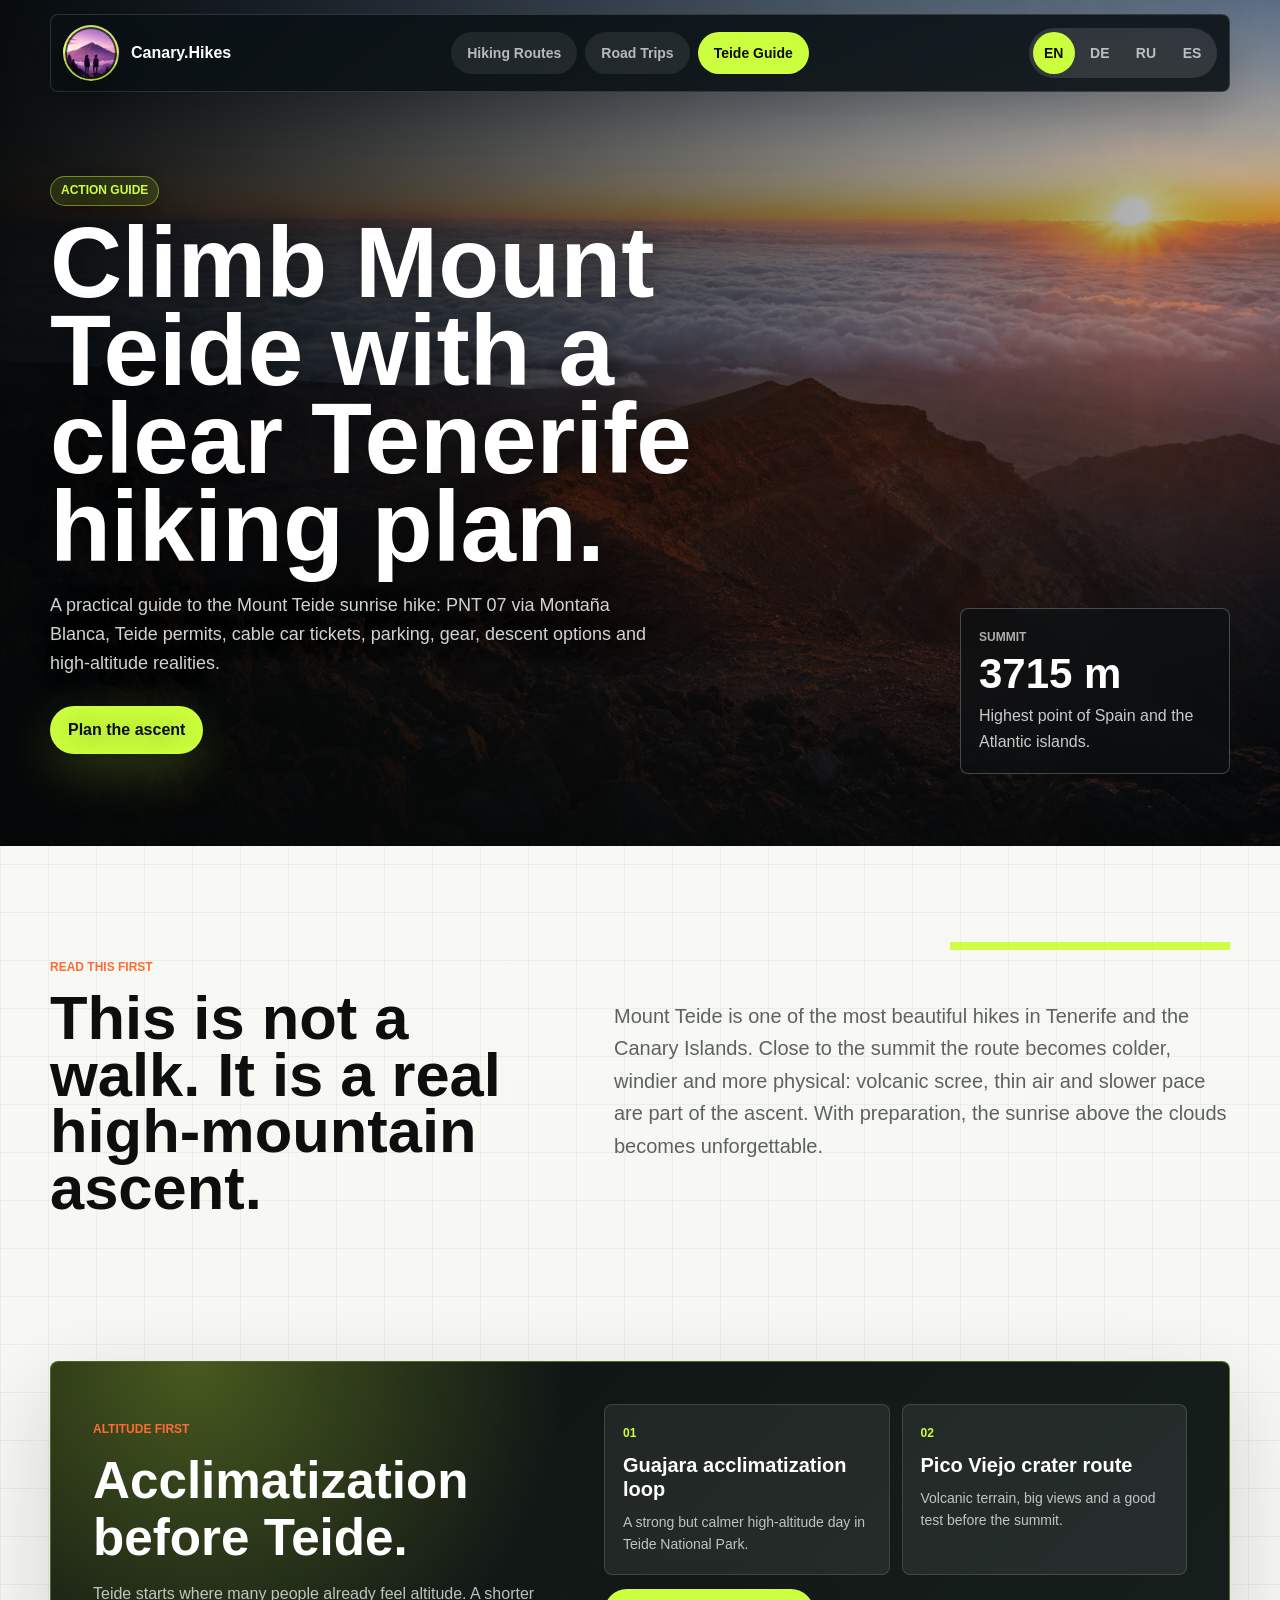
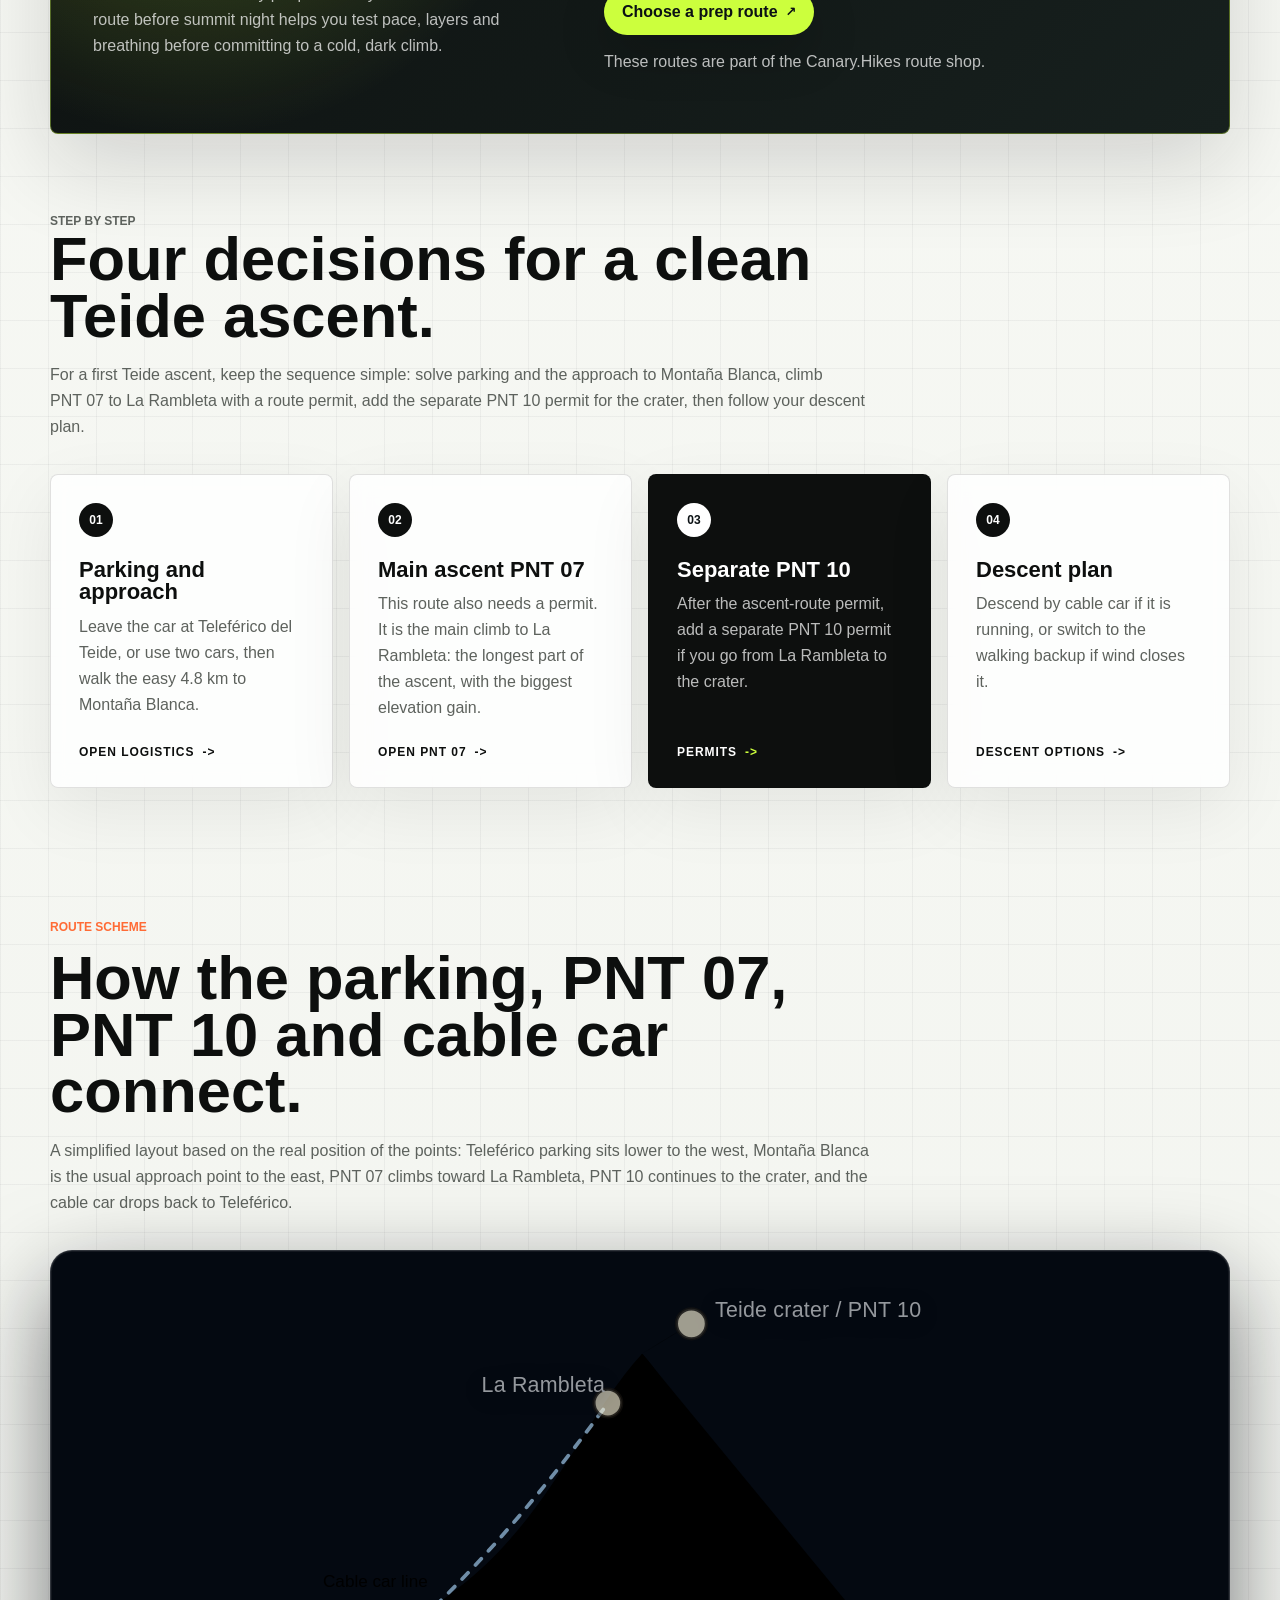
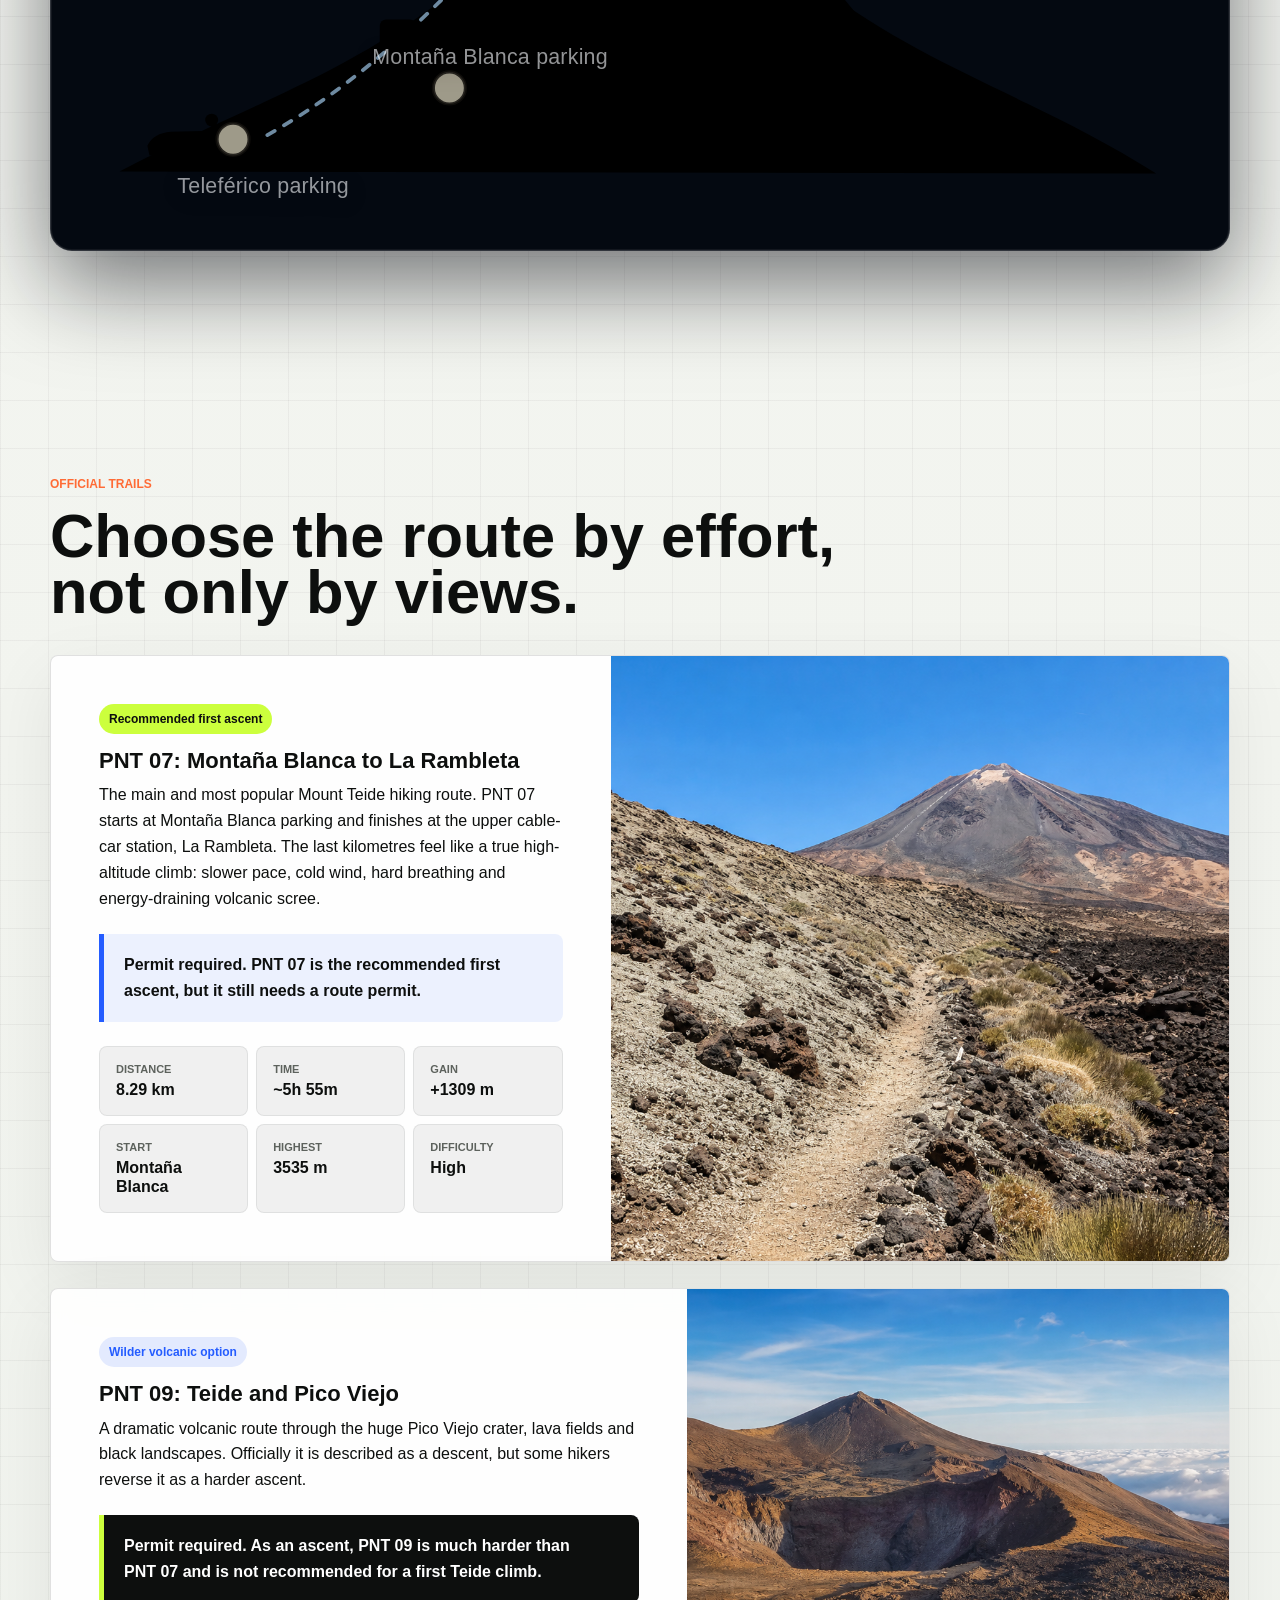
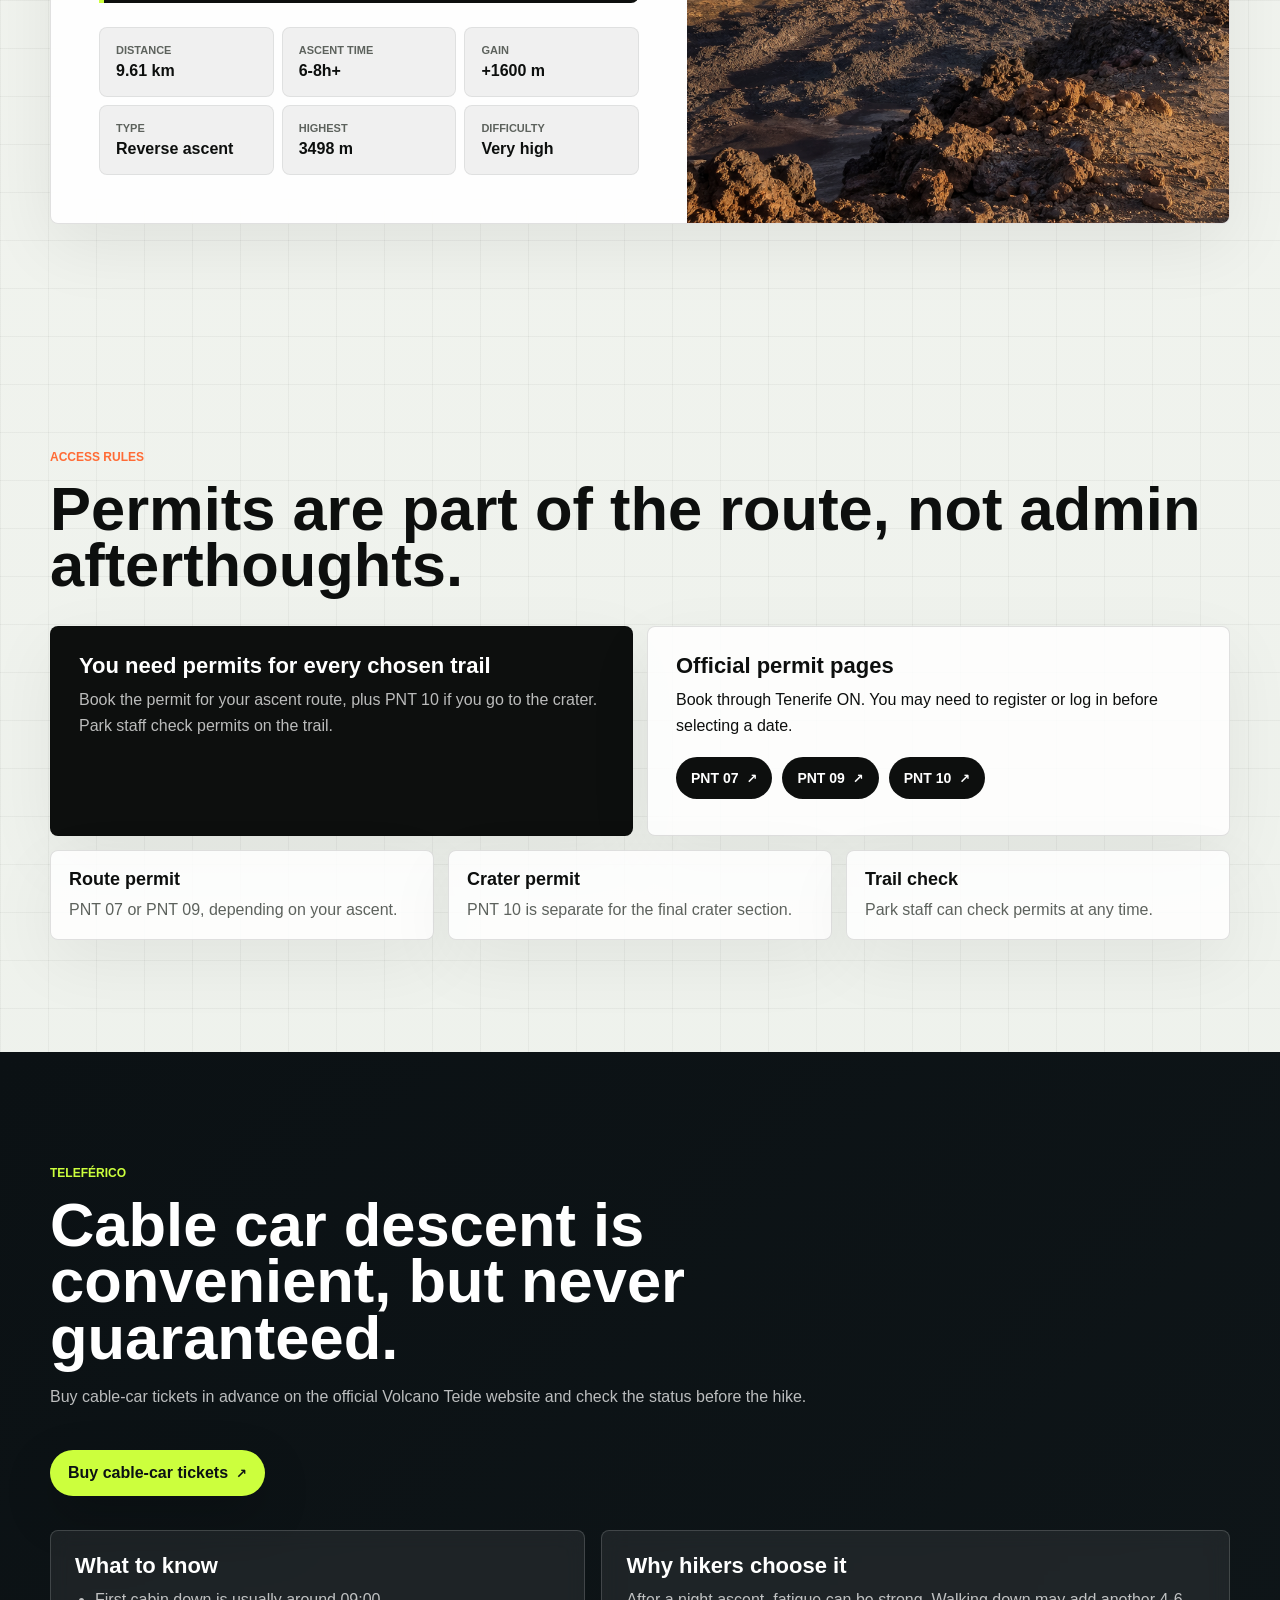
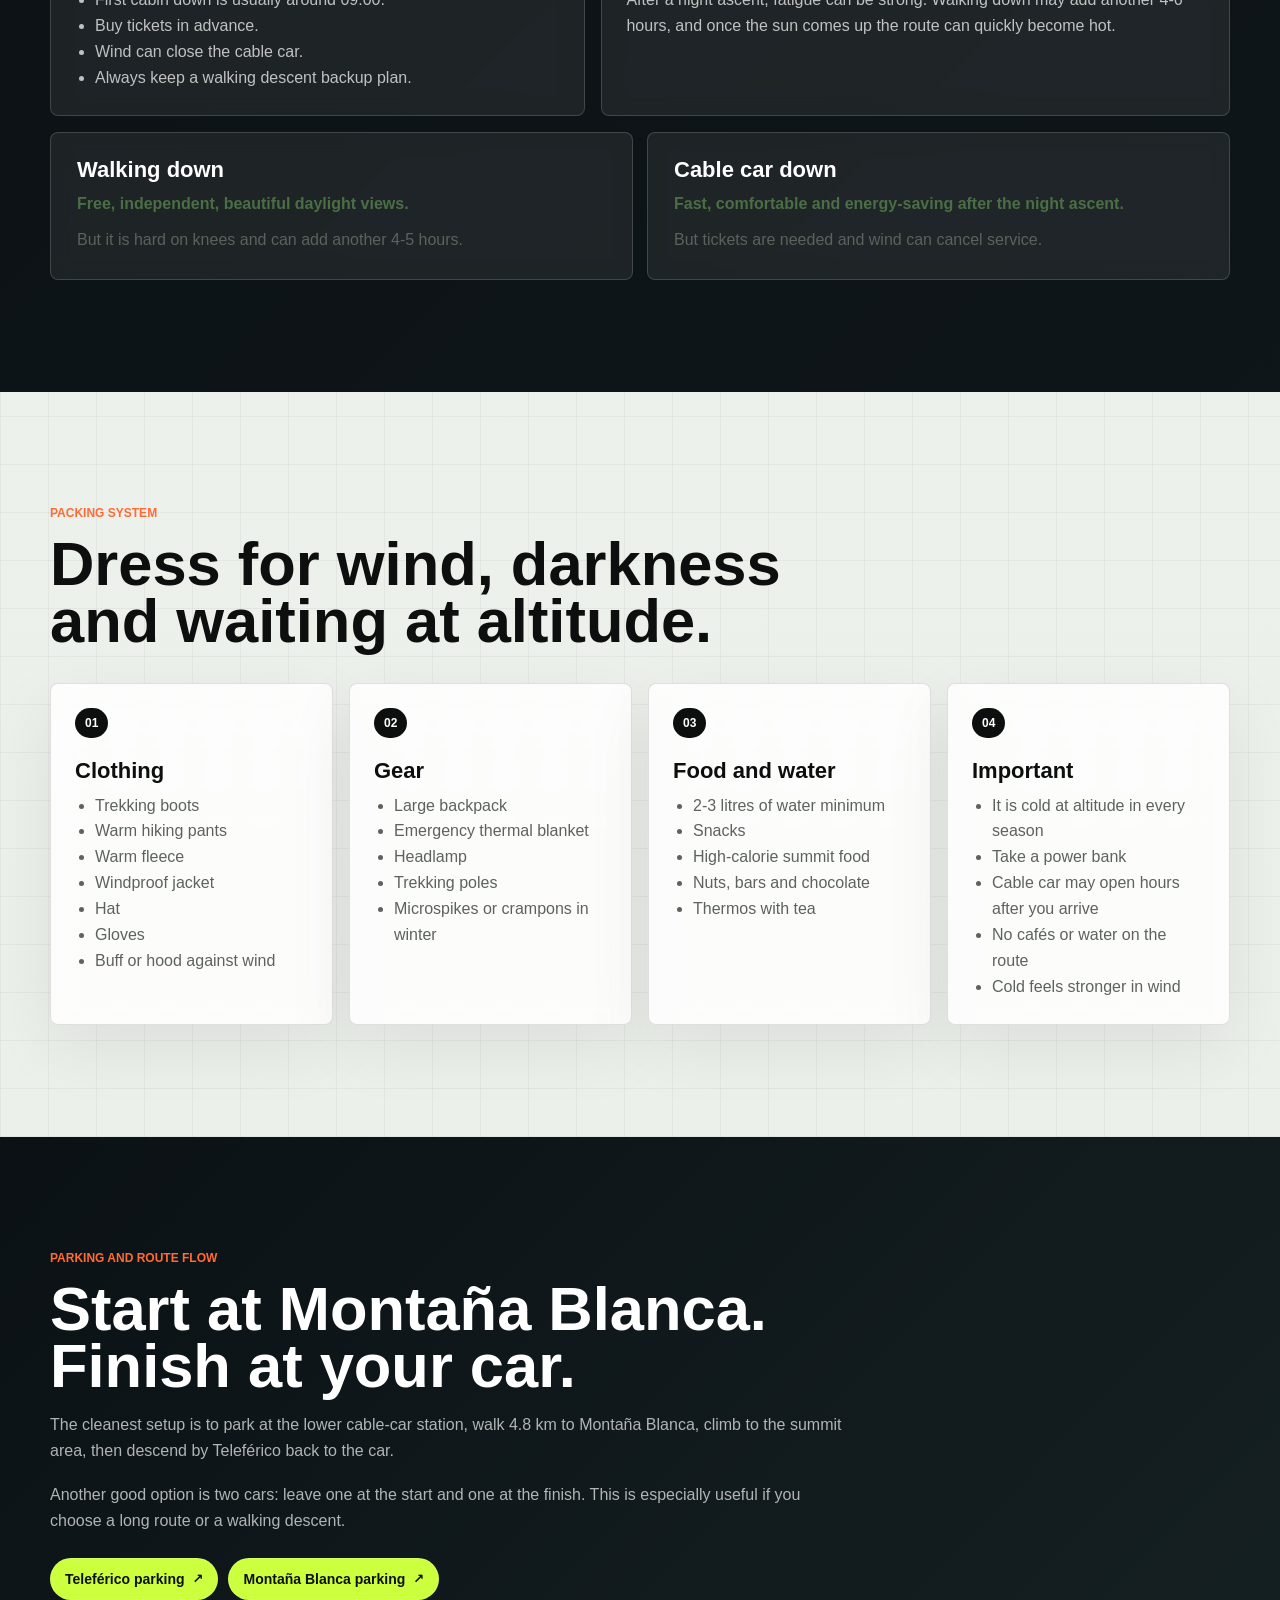
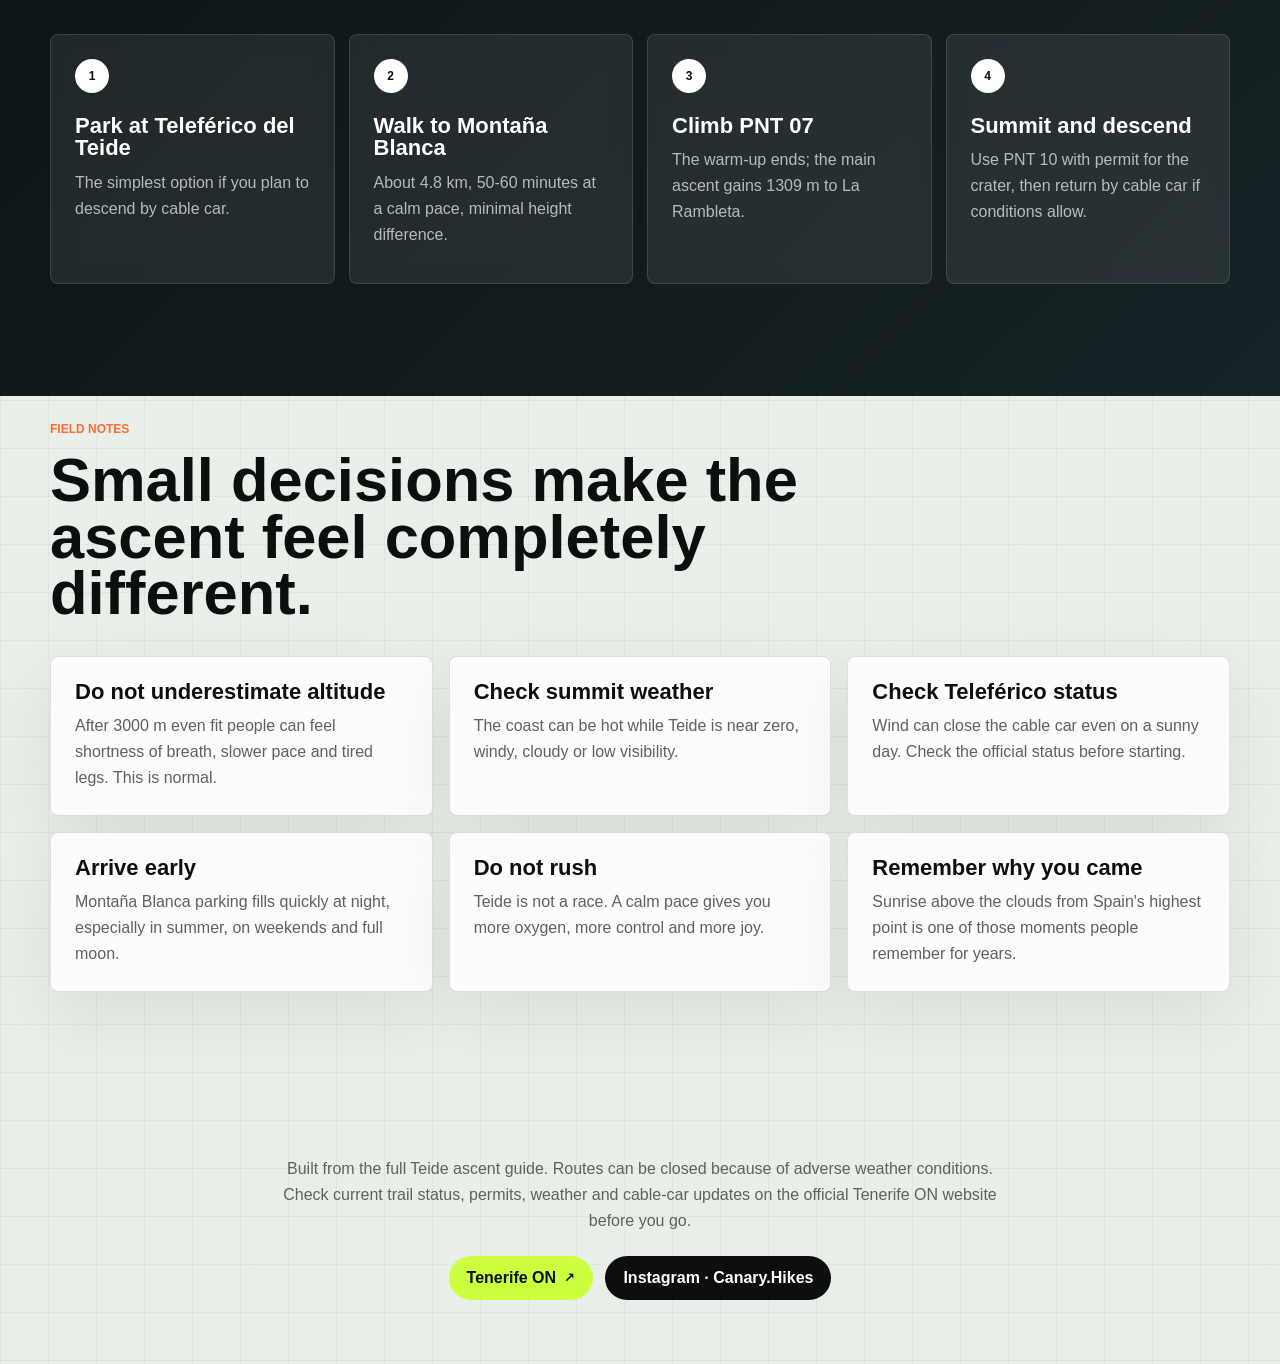
==== index.html @ cc676520 "Remove site animations and add favicon logo" ====
<!doctype html>
<html lang="en">
  <head>
    <meta charset="UTF-8" />
    <meta name="viewport" content="width=device-width, initial-scale=1.0" />
    <title>Mount Teide Hike Guide: PNT 07, Permits and Cable Car | Canary.Hikes</title>
    <meta name="description" content="Practical Mount Teide hike guide: PNT 07 via Montaña Blanca, permits, PNT 10 crater access, cable car tickets, parking, gear and descent options." />
    <meta property="og:title" content="Mount Teide Hike Guide | Canary.Hikes" />
    <meta property="og:description" content="Plan the Mount Teide night hike with routes, permits, cable car, parking, gear and descent advice." />
    <meta property="og:type" content="website" />
    <meta property="og:image" content="/assets/teide-sunrise.png" />
    <link rel="stylesheet" href="/styles.css" />
    <link rel="icon" type="image/png" href="/assets/canary-hikes-logo.png" />
  </head>
  <body>
    <header class="topbar">
      <a class="brand" href="/en/teide-guide/" aria-label="Canary.Hikes home">
        <span class="brand-mark" aria-hidden="true"><img src="/assets/canary-hikes-logo.png" alt="" /></span>
        <span>Canary.Hikes</span>
      </a>
      <nav class="nav" aria-label="Main navigation">
        <a href="/en/hiking-routes/" data-page-link="hiking" data-i18n="siteNav.hiking">Hiking Routes</a>
        <a href="/en/road-trips/" data-page-link="road" data-i18n="siteNav.road">Road Trips</a>
        <a href="/en/teide-guide/" data-page-link="teide" data-i18n="siteNav.teide">Teide Guide</a>
      </nav>
      <div class="lang-switch" aria-label="Language selector">
        <a class="active" data-lang="en" href="?lang=en">EN</a>
        <a data-lang="de" href="?lang=de">DE</a>
        <a data-lang="ru" href="?lang=ru">RU</a>
        <a data-lang="es" href="?lang=es">ES</a>
      </div>
    </header>

    <main id="top">
      <section class="hero">
        <img src="/assets/teide-sunrise.png" alt="Sunrise above the clouds on the Mount Teide hiking route in Tenerife" data-i18n-alt="hero.imageAlt" />
        <div class="hero-shade"></div>
        <div class="hero-content">
          <p class="eyebrow" data-i18n="hero.eyebrow">Action guide</p>
          <h1 data-i18n="hero.title">Climb Mount Teide with a clear Tenerife hiking plan.</h1>
          <p class="hero-copy" data-i18n="hero.copy">A practical guide to the Mount Teide sunrise hike: PNT 07 via Montaña Blanca, Teide permits, cable car tickets, parking, gear, descent options and high-altitude realities.</p>
          <div class="hero-actions">
            <a class="primary-btn" href="#routes" data-i18n="hero.cta">Plan the ascent</a>
          </div>
        </div>
        <aside class="summit-panel" aria-label="Key summit facts">
          <span data-i18n="hero.panelLabel">Summit</span>
          <strong>3715 m</strong>
          <p data-i18n="hero.panelText">Highest point of Spain and the Atlantic islands.</p>
        </aside>
      </section>

      <section class="intro section-pad">
        <div>
          <p class="eyebrow" data-i18n="intro.eyebrow">Read this first</p>
          <h2 data-i18n="intro.title">This is not a walk. It is a real high-mountain ascent.</h2>
        </div>
        <p data-i18n="intro.copy">Mount Teide is one of the most beautiful hikes in Tenerife and the Canary Islands. Close to the summit the route becomes colder, windier and more physical: volcanic scree, thin air and slower pace are part of the ascent. With preparation, the sunrise above the clouds becomes unforgettable.</p>
      </section>

      <section class="acclimatize section-pad">
        <div class="acclimatize-copy">
          <p class="eyebrow" data-i18n="acclimatize.eyebrow">Altitude first</p>
          <h2 data-i18n="acclimatize.title">Acclimatization route before Teide.</h2>
          <p data-i18n="acclimatize.copy">Teide starts where many people already feel altitude. A shorter route before summit night helps you test pace, layers and breathing before committing to a cold, dark climb.</p>
        </div>
        <div class="acclimatize-actions">
          <div class="mini-products">
            <article>
              <span>01</span>
              <strong data-i18n="acclimatize.routeOne">Guajara acclimatization loop</strong>
              <p data-i18n="acclimatize.routeOneText">A strong but calmer high-altitude day in Teide National Park.</p>
            </article>
            <article>
              <span>02</span>
              <strong data-i18n="acclimatize.routeTwo">Pico Viejo crater route</strong>
              <p data-i18n="acclimatize.routeTwoText">Volcanic terrain, big views and a good test before the summit.</p>
            </article>
          </div>
          <a class="section-link" data-shop-link="hiking" href="/en/hiking-routes/" data-i18n="acclimatize.cta">Choose a prep route</a>
          <p data-i18n="acclimatize.note">These routes are part of the Canary.Hikes route shop.</p>
        </div>
      </section>

      <section class="ascent-plan section-pad" aria-label="Recommended ascent plan">
        <div class="section-head">
          <p class="eyebrow" data-i18n="plan.eyebrow">Step by step</p>
          <h2 data-i18n="plan.title">Four steps, then the Teide route details below.</h2>
          <p data-i18n="plan.copy">For a first Teide ascent, keep the sequence simple: solve parking and the approach to Montaña Blanca, climb PNT 07 to La Rambleta with a route permit, add the separate PNT 10 permit for the crater, then follow your descent plan.</p>
        </div>
        <div class="plan-flow">
          <article><span>01</span><h3 data-i18n="plan.step1">Parking and approach</h3><p data-i18n="plan.step1Text">Leave the car at Teleférico del Teide, or use two cars, then walk the easy 4.8 km to Montaña Blanca.</p><a class="step-link" href="#logistics" data-i18n="plan.step1Link">Open logistics</a></article>
          <article><span>02</span><h3 data-i18n="plan.step2">Main ascent PNT 07</h3><p data-i18n="plan.step2Text">This route also needs a permit. It is the main climb to La Rambleta: the longest part of the ascent, with the biggest elevation gain.</p><a class="step-link" href="#routes" data-i18n="plan.step2Link">Open PNT 07</a></article>
          <article><span>03</span><h3 data-i18n="plan.step3">Separate PNT 10</h3><p data-i18n="plan.step3Text">After the ascent-route permit, add a separate PNT 10 permit if you go from La Rambleta to the crater.</p><a class="step-link" href="#permits" data-i18n="plan.step3Link">Permits</a></article>
          <article><span>04</span><h3 data-i18n="plan.step4">Descent plan</h3><p data-i18n="plan.step4Text">Descend by cable car if it is running, or switch to the walking backup if wind closes it.</p><a class="step-link" href="#cable" data-i18n="plan.step4Link">Descent options</a></article>
        </div>
      </section>

      <section class="route-schema section-pad" aria-label="Mount Teide route scheme">
        <div class="section-head">
          <p class="eyebrow" data-i18n="schema.eyebrow">Route scheme</p>
          <h2 data-i18n="schema.title">How the parking, PNT 07, PNT 10 and cable car connect.</h2>
          <p data-i18n="schema.copy">A simplified layout based on the real position of the points: Teleférico parking sits lower to the west, Montaña Blanca is the usual approach point to the east, PNT 07 climbs toward La Rambleta, PNT 10 continues to the crater, and the cable car drops back to Teleférico.</p>
        </div>
        <div class="teide-diagram" aria-hidden="true">
          <svg viewBox="0 0 1100 560" role="img">
            <defs>
              <linearGradient id="volcanoFill" x1="0" x2="1" y1="1" y2="0">
                <stop offset="0" stop-color="#182226" />
                <stop offset="0.58" stop-color="#3e4f45" />
                <stop offset="1" stop-color="#c6f37a" />
              </linearGradient>
            </defs>
            <path class="land" d="M64 486 C190 420 270 400 380 315 C465 250 500 152 552 96 C596 144 625 242 716 312 C818 390 922 418 1032 488 Z" />
            <path class="ridge" d="M552 96 C527 210 492 284 418 360" />
            <path class="ridge" d="M552 96 C615 224 668 300 776 368" />
            <path class="walk approach" d="M170 456 C245 434 303 426 372 408" />
            <path class="walk pnt07" d="M372 408 C438 350 474 286 512 218 C532 182 542 142 552 96" />
            <path class="walk pnt10" d="M552 96 C568 86 581 78 598 68" />
            <path class="cable-line" d="M202 452 C302 396 408 296 520 142" />
            <path class="road" d="M84 474 C116 468 134 464 162 462" />
            <g class="silhouette-car" transform="translate(90 440)">
              <path d="M0 22 C4 14 11 10 22 9 L62 8 C73 8 79 12 85 19 L92 22 L95 31 L2 31 Z"/>
              <circle cx="22" cy="32" r="7"/><circle cx="73" cy="32" r="7"/>
            </g>
            <g class="silhouette-hiker" transform="translate(140 430)">
              <circle cx="10" cy="8" r="6"/>
              <path d="M10 14 L12 30 L3 43 L8 45 L16 33 L21 46 L27 45 L21 29 L24 17 Z"/>
              <path d="M21 20 L33 27 L30 32 L20 25 Z"/>
              <path d="M4 20 L0 37 L4 37 L8 22 Z"/>
            </g>
            <g class="cable-cabin" transform="translate(298 332)">
              <path class="cabin-hanger" d="M20 0 L26 12"/>
              <rect x="9" y="12" width="34" height="28" rx="6"/>
              <path class="cabin-window" d="M15 18 H37 V34 H15 Z"/>
            </g>
            <g class="node node-cable"><circle cx="170" cy="456" r="15" /><text x="118" y="506" data-i18n-svg="schema.teleferico">Teleférico parking</text></g>
            <g class="node node-montana"><circle cx="372" cy="408" r="15" /><text x="300" y="386" data-i18n-svg="schema.montana">Montaña Blanca parking</text></g>
            <g class="node node-rambleta"><circle cx="520" cy="142" r="13" /><text x="402" y="132" data-i18n-svg="schema.rambleta">La Rambleta</text></g>
            <g class="node node-crater"><circle cx="598" cy="68" r="14" /><text x="620" y="62" data-i18n-svg="schema.crater">Teide crater / PNT 10</text></g>
            <text class="path-label" x="250" y="440" data-i18n-svg="schema.approach">4.8 km approach</text>
            <text class="path-label" x="430" y="294" data-i18n-svg="schema.pnt07">PNT 07 ascent</text>
            <text class="path-label" x="254" y="314" data-i18n-svg="schema.cable">Cable car line</text>
          </svg>
        </div>
      </section>

      <section id="routes" class="routes section-pad">
        <div class="section-head">
          <p class="eyebrow" data-i18n="routes.eyebrow">Official trails</p>
          <h2 data-i18n="routes.title">Choose the route by effort, not only by views.</h2>
        </div>
        <div class="route-layout">
          <article class="route-card featured">
            <div class="route-copy">
              <span class="tag" data-i18n="routes.recommended">Recommended first ascent</span>
              <h3 data-i18n="routes.pnt07Title">PNT 07: Montaña Blanca to La Rambleta</h3>
              <p data-i18n="routes.pnt07Text">The main and most popular Mount Teide hiking route. PNT 07 starts at Montaña Blanca parking and finishes at the upper cable-car station, La Rambleta. The last kilometres feel like a true high-altitude climb: slower pace, cold wind, hard breathing and energy-draining volcanic scree.</p>
              <p class="route-note route-note-light" data-i18n="routes.pnt07Warning">Permit required. PNT 07 is the recommended first ascent, but it still needs a route permit.</p>
              <dl class="stats">
                <div><dt data-i18n="stats.distance">Distance</dt><dd>8.29 km</dd></div>
                <div><dt data-i18n="stats.time">Time</dt><dd>~5h 55m</dd></div>
                <div><dt data-i18n="stats.gain">Gain</dt><dd>+1309 m</dd></div>
                <div><dt data-i18n="stats.start">Start</dt><dd>Montaña Blanca</dd></div>
                <div><dt data-i18n="stats.highest">Highest</dt><dd>3535 m</dd></div>
                <div><dt data-i18n="stats.difficulty">Difficulty</dt><dd data-i18n="stats.high">High</dd></div>
              </dl>
            </div>
            <img src="/assets/teide-montana-blanca.png" alt="Montaña Blanca volcanic trail toward Mount Teide" />
          </article>

          <article class="route-card compact">
            <div class="route-copy">
              <span class="tag dark" data-i18n="routes.wild">Wilder volcanic option</span>
              <h3 data-i18n="routes.pnt09Title">PNT 09: Teide and Pico Viejo</h3>
              <p data-i18n="routes.pnt09Text">A dramatic volcanic route through the huge Pico Viejo crater, lava fields and black landscapes. Officially it is described as a descent, but some hikers reverse it as a harder ascent.</p>
              <p class="route-note" data-i18n="routes.pnt09Warning">As an ascent, PNT 09 is much harder than PNT 07 and is not recommended for a first Teide climb.</p>
              <dl class="stats two">
                <div><dt data-i18n="stats.distance">Distance</dt><dd>9.61 km</dd></div>
                <div><dt data-i18n="stats.ascentTime">Ascent time</dt><dd>6-8h+</dd></div>
                <div><dt data-i18n="stats.gain">Gain</dt><dd>+1600 m</dd></div>
                <div><dt data-i18n="stats.routeType">Type</dt><dd data-i18n="stats.reverseAscent">Reverse ascent</dd></div>
                <div><dt data-i18n="stats.highest">Highest</dt><dd>3498 m</dd></div>
                <div><dt data-i18n="stats.difficulty">Difficulty</dt><dd data-i18n="stats.veryHigh">Very high</dd></div>
              </dl>
            </div>
            <img src="/assets/teide-pico-viejo.png" alt="Pico Viejo volcanic landscape and lava fields" />
          </article>
        </div>
      </section>

      <section id="permits" class="permits section-pad">
        <div class="stack">
          <p class="eyebrow" data-i18n="permits.eyebrow">Access rules</p>
          <h2 data-i18n="permits.title">Permits are part of the route, not admin afterthoughts.</h2>
          <div class="permit-grid">
            <article class="permit-rule">
              <h3 data-i18n="permits.allTitle">You need permits for every chosen trail</h3>
              <p data-i18n="permits.allText">Choose which route you will use to go up, then book the permit for that route and a separate PNT 10 permit if you want to reach the crater. Permits are checked by national park staff on the trail.</p>
            </article>
            <article class="permit-actions">
              <h3 data-i18n="permits.linksTitle">Official permit pages</h3>
              <p data-i18n="permits.linksText">Book through Tenerife ON. You may need to register or log in before selecting a date.</p>
              <div class="permit-links" aria-label="Official Tenerife ON permit links">
                <a href="https://www.tenerifeon.es/itinerarios/sendero/pnt-07-montana-blanca-la-rambleta" target="_blank" rel="noreferrer">PNT 07</a>
                <a href="https://www.tenerifeon.es/itinerarios/sendero/pnt-09-teide-pico-viejo-mirador-de-las-narices-del-teide" target="_blank" rel="noreferrer">PNT 09</a>
                <a href="https://www.tenerifeon.es/itinerarios/sendero/pnt-10-telesforo-bravo" target="_blank" rel="noreferrer">PNT 10</a>
              </div>
            </article>
            <div class="permit-mini">
              <article><strong data-i18n="permits.miniRoute">Route permit</strong><span data-i18n="permits.miniRouteText">PNT 07 or PNT 09, depending on your ascent.</span></article>
              <article><strong data-i18n="permits.miniCrater">Crater permit</strong><span data-i18n="permits.miniCraterText">PNT 10 is separate for the final crater section.</span></article>
              <article><strong data-i18n="permits.miniCheck">Trail check</strong><span data-i18n="permits.miniCheckText">Park staff can check permits at any time.</span></article>
            </div>
          </div>
        </div>
      </section>

      <section id="cable" class="cable section-pad">
        <div class="section-head">
          <p class="eyebrow" data-i18n="cable.eyebrow">Teleférico</p>
          <h2 data-i18n="cable.title">The easiest descent is only easy if it is running.</h2>
          <p data-i18n="cable.ticketText">Buy cable-car tickets in advance on the official Volcano Teide website and check the status before the hike.</p>
          <a class="section-link" href="https://www.volcanoteide.com/en/volcano_teide/teide_cable_car/teide_cable_car" target="_blank" rel="noreferrer" data-i18n="cable.ticketCta">Buy cable-car tickets</a>
        </div>
        <div class="columns cable-columns">
          <article><h3 data-i18n="cable.know">What to know</h3><ul id="cable-list"></ul></article>
          <article><h3 data-i18n="cable.why">Why hikers choose it</h3><p data-i18n="cable.whyText">Cooler night temperatures, easier climbing, a spectacular summit sunrise and no punishing walking descent after a sleepless ascent.</p></article>
        </div>
        <div class="compare cable-compare">
          <article><h3 data-i18n="descent.walk">Walking down</h3><strong data-i18n="descent.walkPro">Free, independent, beautiful daylight views.</strong><p data-i18n="descent.walkCon">But it is hard on knees and can add another 4-5 hours.</p></article>
          <article><h3 data-i18n="descent.cable">Cable car down</h3><strong data-i18n="descent.cablePro">Fast, comfortable and energy-saving after the night ascent.</strong><p data-i18n="descent.cableCon">But tickets are needed and wind can cancel service.</p></article>
        </div>
      </section>

      <section id="gear" class="gear section-pad">
        <div class="section-head">
          <p class="eyebrow" data-i18n="gear.eyebrow">Packing system</p>
          <h2 data-i18n="gear.title">Dress for wind, darkness and waiting at altitude.</h2>
        </div>
        <div class="gear-grid" id="gear-grid"></div>
      </section>

      <section id="logistics" class="logistics section-pad">
        <div class="section-head">
          <p class="eyebrow" data-i18n="logistics.eyebrow">Parking and route flow</p>
          <h2 data-i18n="logistics.title">Start at Montaña Blanca. Finish at your car.</h2>
          <p data-i18n="logistics.copy">The cleanest setup is to park at the lower cable-car station, walk 4.8 km to Montaña Blanca, climb to the summit area, then descend by Teleférico back to the car.</p>
          <p class="parking-note" data-i18n="logistics.twoCars">Another good option is two cars: leave one at the start and one at the finish. This is especially useful if you choose a long route or a walking descent.</p>
          <div class="map-links" aria-label="Google Maps parking links">
            <a href="https://www.google.com/maps/search/?api=1&query=Telef%C3%A9rico%20del%20Teide%20Parking" target="_blank" rel="noreferrer" data-i18n="maps.teleferico">Teleférico parking</a>
            <a href="https://www.google.com/maps/search/?api=1&query=Parking%20Monta%C3%B1a%20Blanca%20Teide" target="_blank" rel="noreferrer" data-i18n="maps.montana">Montaña Blanca parking</a>
          </div>
        </div>
        <div class="timeline">
          <article><span>1</span><h3 data-i18n="logistics.step1">Park at Teleférico del Teide</h3><p data-i18n="logistics.step1Text">The simplest option if you plan to descend by cable car.</p></article>
          <article><span>2</span><h3 data-i18n="logistics.step2">Walk to Montaña Blanca</h3><p data-i18n="logistics.step2Text">About 4.8 km, 50-60 minutes at a calm pace, minimal height difference.</p></article>
          <article><span>3</span><h3 data-i18n="logistics.step3">Climb PNT 07</h3><p data-i18n="logistics.step3Text">The warm-up ends; the main ascent gains 1309 m to La Rambleta.</p></article>
          <article><span>4</span><h3 data-i18n="logistics.step4">Summit and descend</h3><p data-i18n="logistics.step4Text">Use PNT 10 with permit for the crater, then return by cable car if conditions allow.</p></article>
        </div>
      </section>

      <section class="tips section-pad">
        <div class="section-head">
          <p class="eyebrow" data-i18n="tips.eyebrow">Field notes</p>
          <h2 data-i18n="tips.title">Small decisions make the ascent feel completely different.</h2>
        </div>
        <div class="tip-grid" id="tip-grid"></div>
      </section>

    </main>

    <footer>
      <p data-i18n="footer.copy">Built from the full Teide ascent guide. Routes can be closed because of adverse weather conditions. Check current trail status, permits, weather and cable-car updates on the official Tenerife ON website before you go.</p>
      <a class="footer-link" href="https://www.tenerifeon.es/" target="_blank" rel="noreferrer">Tenerife ON</a>
      <a class="instagram-link" href="https://www.instagram.com/Canary.Hikes" target="_blank" rel="noreferrer">Instagram · Canary.Hikes</a>
    </footer>

    <script src="/app.js?v=39"></script>
  </body>
</html>
---- styles.css ----
:root {
  color-scheme: light;
  --ink: #0d0f0e;
  --muted: #5d625d;
  --paper: #f2f4ef;
  --panel: #ffffff;
  --stone: #d8ded6;
  --lava: #ff6b35;
  --moss: #4b6f45;
  --night: #0b1114;
  --sky: #c7e7ff;
  --acid: #ccff3d;
  --blue: #245cff;
  --radius: 8px;
  --max: 1180px;
}

* {
  box-sizing: border-box;
}

html {
  scroll-behavior: auto;
}

*,
*::before,
*::after {
  animation: none !important;
  transition: none !important;
}

body {
  margin: 0;
  font-family: "SF Pro Text", "Helvetica Neue", Arial, system-ui, sans-serif;
  background:
    linear-gradient(rgba(13,15,14,.045) 1px, transparent 1px),
    linear-gradient(90deg, rgba(13,15,14,.045) 1px, transparent 1px),
    linear-gradient(180deg, #f9faf6 0, var(--paper) 42%, #e8eee8 100%),
    var(--paper);
  background-size: 48px 48px, 48px 48px, auto;
  color: var(--ink);
  letter-spacing: 0;
}

a {
  color: inherit;
  text-decoration: none;
}

img {
  display: block;
  width: 100%;
}

.topbar {
  position: fixed;
  top: 14px;
  left: 50%;
  z-index: 20;
  width: min(calc(100% - 28px), var(--max));
  min-height: 64px;
  transform: translateX(-50%);
  display: grid;
  grid-template-columns: auto 1fr auto;
  align-items: center;
  gap: 14px;
  padding: 10px 12px;
  background: rgba(11, 17, 20, 0.9);
  border: 1px solid rgba(255, 255, 255, 0.14);
  border-radius: 8px;
  backdrop-filter: blur(18px) saturate(1.15);
  box-shadow: 0 18px 60px rgba(0, 0, 0, 0.28);
}

.brand,
.nav,
.lang-switch,
.hero-actions {
  display: flex;
  align-items: center;
}

.brand {
  gap: 12px;
  font-weight: 800;
  color: #fff;
  white-space: nowrap;
}

.brand-mark {
  position: relative;
  width: 56px;
  height: 56px;
  flex: 0 0 auto;
  display: grid;
  place-items: center;
  overflow: hidden;
  border-radius: 999px;
  background: #120f1e;
  box-shadow: 0 14px 34px rgba(0,0,0,.34);
}

.brand-mark::before {
  content: "";
  position: absolute;
  inset: 0;
  border-radius: inherit;
  border: 2px solid rgba(204,255,61,.82);
  box-shadow: inset 0 0 0 2px rgba(15, 16, 18, .72);
  z-index: 1;
  pointer-events: none;
}

.brand-mark img {
  width: 100%;
  height: 100%;
  object-fit: cover;
  transform: scale(1.12);
}

.nav {
  justify-content: center;
  gap: 8px;
}

.nav a,
.lang-switch a {
  min-height: 42px;
  display: inline-flex;
  align-items: center;
  justify-content: center;
  padding: 0 16px;
  border-radius: 999px;
  font-size: 14px;
  font-weight: 850;
  line-height: 1;
  color: rgba(255, 255, 255, 0.68);
  white-space: nowrap;
}

.nav a {
  background: rgba(255, 255, 255, 0.08);
}

.nav a:hover,
.nav a.active,
.lang-switch a.active {
  color: var(--ink);
  background: var(--acid);
}

.lang-switch {
  gap: 4px;
  padding: 4px;
  background: rgba(255, 255, 255, 0.12);
  border-radius: 999px;
}

.lang-switch a {
  min-width: 42px;
  padding: 0 11px;
  border: 0;
  cursor: pointer;
  background: transparent;
}

.hero {
  position: relative;
  min-height: 94vh;
  display: grid;
  align-items: end;
  overflow: hidden;
  padding: 132px max(24px, calc((100vw - var(--max)) / 2)) 92px;
  background: #050708;
}

.shop-page {
  min-height: 100vh;
}

.shop-hero {
  position: relative;
  min-height: 62vh;
  display: grid;
  align-items: end;
  overflow: hidden;
  padding: 136px max(24px, calc((100vw - var(--max)) / 2)) 58px;
  background: #050708;
}

.shop-hero > img,
.shop-hero .hero-shade {
  position: absolute;
  inset: 0;
  width: 100%;
  height: 100%;
}

.shop-hero > img {
  object-fit: cover;
  object-position: center 58%;
}

.shop-hero-content {
  position: relative;
  max-width: 760px;
  z-index: 2;
  color: #fff;
}

.shop-hero h1 {
  max-width: 760px;
  margin-bottom: 18px;
  font-size: clamp(38px, 5vw, 64px);
  line-height: .98;
}

.shop-hero .hero-copy {
  max-width: 690px;
  font-size: 18px;
}

.shop-section {
  padding-top: 58px;
}

.product-grid {
  display: grid;
  grid-template-columns: repeat(3, minmax(0, 1fr));
  gap: 16px;
}

.product-card {
  min-height: 330px;
  display: flex;
  flex-direction: column;
  padding: 22px;
  border: 1px solid rgba(13, 15, 14, 0.12);
  border-radius: 8px;
  background: rgba(255,255,255,.86);
  box-shadow: 0 22px 70px rgba(16, 17, 16, .07);
}

.product-index {
  display: inline-flex;
  width: fit-content;
  margin-bottom: 22px;
  padding: 7px 9px;
  border-radius: 999px;
  background: var(--ink);
  color: #fff;
  font-size: 12px;
  font-weight: 900;
}

.product-card p {
  margin-bottom: 0;
  color: var(--muted);
}

.product-meta {
  display: grid;
  gap: 6px;
  margin-top: auto;
  padding-top: 24px;
  color: var(--muted);
  font-size: 13px;
}

.product-meta strong {
  color: var(--ink);
}

.product-buy {
  display: flex;
  align-items: center;
  justify-content: space-between;
  gap: 12px;
  margin-top: 22px;
  padding-top: 16px;
  border-top: 1px solid rgba(13, 15, 14, 0.12);
}

.product-buy > strong {
  font-family: "Arial Black", "SF Pro Display", "Helvetica Neue", Arial, sans-serif;
  font-size: 24px;
}

.product-buy a {
  min-height: 38px;
  display: inline-flex;
  align-items: center;
  padding: 0 12px;
  border-radius: 999px;
  background: var(--acid);
  color: var(--ink);
  font-size: 12px;
  font-weight: 900;
  white-space: nowrap;
}

.hero > img,
.hero-shade {
  position: absolute;
  inset: 0;
  width: 100%;
  height: 100%;
}

.hero > img {
  object-fit: cover;
  object-position: center;
}

.hero-shade {
  background:
    linear-gradient(90deg, rgba(4, 7, 8, 0.94), rgba(8, 10, 10, 0.58) 48%, rgba(8, 10, 10, 0.18)),
    linear-gradient(0deg, rgba(5, 7, 8, 0.84), rgba(8, 10, 10, 0.06) 62%);
}

.hero-content {
  position: relative;
  max-width: 720px;
  color: #fff;
  text-shadow: 0 2px 28px rgba(0, 0, 0, 0.46);
  z-index: 2;
}

.eyebrow {
  margin: 0 0 13px;
  font-size: 12px;
  font-weight: 900;
  letter-spacing: 0;
  text-transform: uppercase;
  color: var(--lava);
}

.hero .eyebrow {
  display: inline-flex;
  min-height: 30px;
  align-items: center;
  padding: 0 10px;
  border: 1px solid rgba(204,255,61,.45);
  border-radius: 999px;
  background: rgba(204,255,61,.12);
  color: var(--acid);
}

h1,
h2,
h3,
p {
  margin-top: 0;
}

h1 {
  max-width: 760px;
  margin-bottom: 20px;
  font-family: "Arial Black", "SF Pro Display", "Helvetica Neue", Arial, sans-serif;
  font-size: clamp(50px, 7.8vw, 108px);
  line-height: 0.88;
  letter-spacing: 0;
}

h2 {
  margin-bottom: 0;
  font-family: "Arial Black", "SF Pro Display", "Helvetica Neue", Arial, sans-serif;
  font-size: clamp(34px, 4.8vw, 74px);
  line-height: 0.92;
  letter-spacing: 0;
}

h3 {
  margin-bottom: 10px;
  font-family: "Arial Black", "SF Pro Display", "Helvetica Neue", Arial, sans-serif;
  font-size: 22px;
  line-height: 1.02;
}

p,
li,
dd {
  font-size: 16px;
  line-height: 1.62;
}

.hero-copy {
  max-width: 620px;
  color: rgba(255, 255, 255, 0.82);
  font-size: 18px;
}

.hero-actions {
  gap: 10px;
  flex-wrap: wrap;
  margin-top: 28px;
}

.primary-btn,
.ghost-btn {
  min-height: 48px;
  display: inline-flex;
  align-items: center;
  justify-content: center;
  padding: 0 18px;
  border-radius: 999px;
  font-weight: 800;
}

.primary-btn {
  background: var(--acid);
  color: var(--ink);
  box-shadow: 0 18px 50px rgba(204,255,61,.2);
}

.ghost-btn {
  border: 1px solid rgba(255,255,255,.36);
  color: #fff;
}

.summit-panel {
  position: absolute;
  right: max(24px, calc((100vw - var(--max)) / 2));
  bottom: 72px;
  width: min(270px, calc(100vw - 48px));
  padding: 18px;
  color: #fff;
  border: 1px solid rgba(255,255,255,.24);
  border-radius: 8px;
  background: rgba(11, 17, 20, .62);
  backdrop-filter: blur(20px) saturate(1.15);
  z-index: 2;
}

.summit-panel span {
  color: rgba(255,255,255,.66);
  font-size: 12px;
  font-weight: 800;
  text-transform: uppercase;
}

.summit-panel strong {
  display: block;
  margin: 8px 0;
  font-size: 42px;
  line-height: 1;
}

.summit-panel p {
  margin: 0;
  color: rgba(255,255,255,.78);
}

.section-pad {
  width: min(calc(100% - 36px), var(--max));
  margin: 0 auto;
  padding: 112px 0;
  scroll-margin-top: 118px;
}

.ascent-plan article,
.route-card,
.columns article,
.gear-item,
.timeline article,
.compare article,
.tip-grid article {
  background: rgba(255,255,255,.82);
  border: 1px solid rgba(13, 15, 14, 0.12);
  border-radius: 8px;
  box-shadow: 0 22px 70px rgba(16, 17, 16, .07);
  backdrop-filter: blur(10px);
}

.ascent-plan span,
.timeline span {
  display: inline-grid;
  place-items: center;
  width: 34px;
  height: 34px;
  margin-bottom: 22px;
  border-radius: 999px;
  background: var(--ink);
  color: #fff;
  font-size: 12px;
  font-weight: 800;
}

.ascent-plan p,
.timeline p,
.tip-grid p,
.gear-item li,
.columns li,
.columns p {
  margin-bottom: 0;
  color: var(--muted);
}

.intro,
.descent {
  display: grid;
  grid-template-columns: .9fr 1.1fr;
  gap: 60px;
  align-items: start;
}

.intro {
  position: relative;
}

.intro::before {
  content: "";
  position: absolute;
  right: 0;
  top: 96px;
  width: 280px;
  height: 8px;
  background: var(--acid);
  opacity: .95;
  z-index: -1;
}

.intro p:last-child {
  margin: 42px 0 0;
  max-width: 640px;
  color: var(--muted);
  font-size: 20px;
}

.ascent-plan {
  padding-top: 0;
}

.plan-flow {
  display: grid;
  grid-template-columns: repeat(4, 1fr);
  gap: 16px;
}

.plan-flow article {
  min-height: 255px;
  padding: 28px;
  display: flex;
  flex-direction: column;
}

.plan-flow article:nth-child(3) {
  background: var(--ink);
  color: #fff;
}

.plan-flow article:nth-child(3) p {
  color: rgba(255,255,255,.72);
}

.plan-flow article:nth-child(3) span {
  background: #fff;
  color: var(--night);
}

.step-link {
  display: inline-flex;
  align-items: center;
  gap: 8px;
  width: fit-content;
  margin-top: auto;
  padding-top: 24px;
  color: var(--ink);
  font-size: 12px;
  font-weight: 900;
  letter-spacing: .08em;
  text-transform: uppercase;
  text-decoration: none;
}

.step-link::after {
  content: "->";
  color: var(--accent);
}

.plan-flow article:nth-child(3) .step-link {
  color: #fff;
}

.plan-flow article:nth-child(3) .step-link::after {
  color: var(--acid);
}

.section-head {
  max-width: 820px;
  margin-bottom: 34px;
}

.section-head p:not(.eyebrow) {
  margin-top: 18px;
  color: var(--muted);
}

.route-layout {
  display: grid;
  grid-template-columns: 1fr;
  gap: 26px;
  align-items: stretch;
}

.route-schema {
  padding-top: 18px;
}

 .teide-diagram {
  overflow: hidden;
  position: relative;
  border: 1px solid rgba(255,255,255,.18);
  border-radius: 22px;
  background: #040911;
  box-shadow: 0 34px 90px rgba(8, 10, 16, .54), inset 0 0 0 1px rgba(255,255,255,.06);
  transform: translateY(26px);
  opacity: 0;
  --scene-progress: 0;
  transition: opacity 1s ease, transform 1s cubic-bezier(.22,.7,.2,1);
}
.teide-diagram.is-visible { opacity: 1; transform: translateY(0); }
.teide-diagram svg { display: block; width: 100%; height: auto; }
.teide-diagram .sky-night { fill: url(#nightSky); }
.teide-diagram .sky-dawn { fill: url(#dawnWash); opacity: calc(var(--scene-progress) * .9); }
.teide-diagram .stars-layer { opacity: calc(1 - var(--scene-progress)); }
.teide-diagram .stars-layer circle { fill: rgba(240, 245, 255, .95); animation: star-twinkle 4.8s ease-in-out infinite; }
.teide-diagram .sun-halo { fill: rgba(255, 191, 112, .52); filter: url(#blurSoft); opacity: calc(var(--scene-progress) * .95); transform-origin: center; animation: sunrise-breathe 9s ease-in-out infinite; }
.teide-diagram .bg-volcano { fill: rgba(31,43,60,.7); }
.teide-diagram .main-volcano { fill: rgba(68,53,43,.88); filter: brightness(calc(.62 + var(--scene-progress) * .6)); }
.teide-diagram .cloud-sea path { fill: rgba(196,214,236,.24); filter: blur(4px); }
.teide-diagram .cloud-a { animation: cloud-drift-a 18s ease-in-out infinite alternate; }
.teide-diagram .cloud-b { animation: cloud-drift-b 24s ease-in-out infinite alternate; }
.teide-diagram .fog-veil path { fill: rgba(218,228,242,.18); filter: blur(7px); animation: fog-drift 16s ease-in-out infinite alternate; }
.teide-diagram .route-track,.teide-diagram .route-glow,.teide-diagram .route-travel,.teide-diagram .cable-line,.teide-diagram .cable-lights { fill:none; stroke-linecap:round; stroke-linejoin:round; }
.teide-diagram .route-track { stroke: rgba(255,236,194,.58); stroke-width: 4.2; stroke-dasharray: 8 9; }
.teide-diagram .route-glow { stroke: url(#summitRoute); stroke-width: 12; opacity: calc(.25 + var(--scene-progress) * .55); filter: blur(2px); }
.teide-diagram .route-travel { stroke: #fffef2; stroke-width: 2.8; stroke-dasharray: 46 500; animation: route-climb 6s linear infinite; }
.teide-diagram .cable-line { stroke: rgba(170,212,248,.65); stroke-width: 3.5; stroke-dasharray: 8 10; }
.teide-diagram .cable-lights { stroke: rgba(245,251,255,.95); stroke-width: 1.8; stroke-dasharray: 20 220; animation: cable-move 5.2s linear infinite; }
.teide-diagram .node { opacity: .62; }
.teide-diagram .node circle { fill: #fff8dd; stroke: rgba(29,25,20,.85); stroke-width: 3; }
.teide-diagram .node text { fill: rgba(250,252,255,.95); font-size: 20px; font-weight: 500; letter-spacing: .2px; filter: drop-shadow(0 4px 10px rgba(0,0,0,.55)); }
.teide-diagram .stage-1,.teide-diagram .stage-2,.teide-diagram .stage-3,.teide-diagram .stage-4,.teide-diagram .stage-5 { animation: checkpoint-float 5s ease-in-out infinite; }
.teide-diagram .stage-2 { animation-delay: .4s; } .teide-diagram .stage-3 { animation-delay: .8s; } .teide-diagram .stage-4 { animation-delay: 1.2s; } .teide-diagram .stage-5 { animation-delay: 1.6s; }
.teide-diagram .parallax-back,.teide-diagram .parallax-mid { transition: transform .5s ease-out; }
@keyframes star-twinkle { 0%,100%{opacity:.5}50%{opacity:1} }
@keyframes sunrise-breathe { 0%,100%{ transform:scale(1);}50%{ transform:scale(1.06);} }
@keyframes route-climb { to { stroke-dashoffset: -546; } }
@keyframes cable-move { to { stroke-dashoffset: -240; } }
@keyframes cloud-drift-a { from { transform:translateX(-18px);} to { transform:translateX(20px);} }
@keyframes cloud-drift-b { from { transform:translateX(22px);} to { transform:translateX(-22px);} }
@keyframes fog-drift { from { transform:translateX(-14px);} to { transform:translateX(14px);} }
@keyframes checkpoint-float { 0%,100%{ transform:translateY(0);}50%{ transform:translateY(-5px);} }

@media (max-width: 760px) {
  .teide-diagram .node text { font-size: 14px; }
}

.route-card {
  overflow: hidden;
  background: rgba(255,255,255,.9);
}

.route-card.featured {
  display: grid;
  grid-template-columns: minmax(0, .95fr) minmax(360px, 1.05fr);
  min-height: 560px;
}

.route-card.featured img,
.visual-card img {
  height: 100%;
  object-fit: cover;
}

.route-card.featured img {
  min-height: 100%;
}

.route-card.compact {
  max-width: none;
  display: grid;
  grid-template-columns: minmax(0, 1.08fr) minmax(320px, .92fr);
  min-height: 430px;
}

.route-copy {
  padding: 48px;
}

.route-card.compact > img {
  height: 100%;
  object-fit: cover;
  min-height: 100%;
}

.route-note {
  margin: 22px 0 0;
  padding: 18px 18px 18px 20px;
  border-left: 5px solid var(--acid);
  border-radius: 0 8px 8px 0;
  background: var(--ink);
  color: #fff;
  font-weight: 900;
}

.route-note-light {
  border-left-color: var(--blue);
  background: rgba(36, 92, 255, .08);
  color: var(--ink);
}

.tag {
  display: inline-flex;
  min-height: 30px;
  align-items: center;
  padding: 0 10px;
  margin-bottom: 16px;
  border-radius: 999px;
  background: var(--acid);
  color: var(--ink);
  font-size: 12px;
  font-weight: 800;
}

.tag.dark {
  background: rgba(36, 92, 255, .12);
  color: var(--blue);
}

.stats {
  display: grid;
  grid-template-columns: repeat(3, 1fr);
  gap: 8px;
  margin: 24px 0 0;
}

.stats.two {
  grid-template-columns: repeat(3, 1fr);
}

.stats div {
  padding: 16px;
  border-radius: 8px;
  background: rgba(13, 15, 14, 0.055);
  border: 1px solid rgba(13, 15, 14, .07);
}

dt {
  margin-bottom: 5px;
  color: var(--muted);
  font-size: 11px;
  font-weight: 800;
  text-transform: uppercase;
}

dd {
  margin: 0;
  color: var(--ink);
  font-weight: 800;
  line-height: 1.2;
}

.split,
.permits {
  display: grid;
  grid-template-columns: .95fr 1.05fr;
  gap: 44px;
  align-items: center;
}

.permits {
  grid-template-columns: 1fr;
  scroll-margin-top: 24px;
}

.visual-card {
  height: min(680px, 72vw);
  overflow: hidden;
  border-radius: 8px;
}

.stack h2 {
  margin-bottom: 28px;
}

.info-list {
  display: grid;
  gap: 12px;
}

.info-list article {
  padding: 22px 0;
  border-top: 1px solid rgba(25,35,43,.12);
}

.info-list .permit-callout {
  padding: 24px;
  border: 1px solid rgba(204, 255, 61, .42);
  border-radius: 8px;
  background: rgba(204, 255, 61, .16);
}

.info-list .permit-callout p {
  color: #3f4932;
}

.permit-links-block {
  padding: 24px;
  border: 1px solid rgba(25, 35, 43, .08);
  border-radius: 8px;
  background: rgba(255,255,255,.62);
}

.permit-links {
  display: flex;
  flex-wrap: wrap;
  gap: 10px;
  margin-top: 18px;
}

.permit-links a {
  min-height: 42px;
  display: inline-flex;
  align-items: center;
  justify-content: center;
  padding: 0 15px;
  border-radius: 999px;
  background: var(--ink);
  color: #fff;
  font-weight: 800;
  font-size: 14px;
}

.permit-links a::after {
  content: "↗";
  margin-left: 8px;
  font-size: 13px;
}

.info-list p {
  margin-bottom: 0;
  color: var(--muted);
}

.permit-grid {
  display: grid;
  grid-template-columns: 1fr 1fr;
  gap: 14px;
  margin-top: 32px;
}

.permit-rule,
.permit-actions,
.permit-mini article {
  border: 1px solid rgba(13, 15, 14, .12);
  border-radius: 8px;
  background: rgba(255,255,255,.84);
  box-shadow: 0 22px 70px rgba(16, 17, 16, .06);
}

.permit-rule,
.permit-actions {
  min-height: 210px;
  padding: 28px;
}

.permit-rule {
  background: var(--ink);
  color: #fff;
}

.permit-rule p {
  color: rgba(255,255,255,.72);
}

.permit-mini {
  grid-column: 1 / -1;
  display: grid;
  grid-template-columns: repeat(3, 1fr);
  gap: 14px;
}

.permit-mini article {
  padding: 18px;
}

.permit-mini strong {
  display: block;
  margin-bottom: 8px;
  font-family: "Arial Black", "SF Pro Display", "Helvetica Neue", Arial, sans-serif;
  font-size: 18px;
}

.permit-mini span {
  display: block;
  color: var(--muted);
  line-height: 1.45;
}

.cable {
  width: 100%;
  max-width: none;
  padding-inline: max(18px, calc((100vw - var(--max)) / 2));
  scroll-margin-top: 0;
  background:
    linear-gradient(135deg, rgba(11,17,20,.98), rgba(15,22,25,.94)),
    var(--night);
  color: #fff;
  border-radius: 0;
}

.cable .eyebrow {
  color: var(--acid);
}

.cable .section-head p:not(.eyebrow),
.cable .columns p,
.cable .columns li {
  color: rgba(255,255,255,.72);
}

.section-link {
  min-height: 46px;
  display: inline-flex;
  align-items: center;
  justify-content: center;
  margin-top: 24px;
  padding: 0 18px;
  border-radius: 999px;
  background: var(--acid);
  color: var(--night);
  font-weight: 900;
  box-shadow: 0 18px 50px rgba(0,0,0,.2);
}

.section-link::after {
  content: "↗";
  margin-left: 8px;
  font-size: 13px;
}

.columns,
.gear-grid,
.tip-grid {
  display: grid;
  grid-template-columns: repeat(3, 1fr);
  gap: 16px;
}

.cable-columns {
  grid-template-columns: minmax(0, .92fr) minmax(0, 1.08fr);
}

.columns article,
.gear-item,
.tip-grid article {
  padding: 24px;
}

.cable .columns article {
  background: rgba(255,255,255,.07);
  border-color: rgba(255,255,255,.16);
  box-shadow: none;
}

.cable-compare {
  margin-top: 16px;
}

.cable-compare article {
  background: rgba(255,255,255,.07);
  border-color: rgba(255,255,255,.16);
  box-shadow: none;
}

.cable-compare strong {
  color: var(--acid);
}

.cable-compare p {
  color: rgba(255,255,255,.72);
}

ul,
ol {
  padding-left: 20px;
  margin: 0;
}

.gear-grid {
  grid-template-columns: repeat(4, 1fr);
}

.gear-item {
  min-height: 280px;
  position: relative;
  overflow: hidden;
}

.gear-icon {
  width: auto;
  height: 30px;
  display: inline-flex;
  align-items: center;
  margin-bottom: 22px;
  padding: 0 10px;
  border-radius: 999px;
  background: var(--ink);
  color: #fff;
  font-size: 12px;
  font-weight: 900;
}

.gear-icon::before {
  content: attr(data-label);
}

.logistics {
  width: 100%;
  max-width: none;
  padding-inline: max(18px, calc((100vw - var(--max)) / 2));
  background:
    linear-gradient(135deg, #0b1114, #172326);
  color: #fff;
}

.logistics .section-head p:not(.eyebrow),
.logistics .timeline p {
  color: rgba(255,255,255,.68);
}

.parking-note {
  max-width: 760px;
}

.map-links {
  display: flex;
  flex-wrap: wrap;
  gap: 10px;
  margin-top: 24px;
}

.map-links a {
  min-height: 42px;
  display: inline-flex;
  align-items: center;
  justify-content: center;
  padding: 0 14px;
  border: 1px solid rgba(255,255,255,.18);
  border-radius: 999px;
  background: var(--acid);
  color: var(--ink);
  font-weight: 800;
  font-size: 14px;
}

.map-links a::after {
  content: "↗";
  margin-left: 8px;
  font-size: 13px;
}

.timeline {
  display: grid;
  grid-template-columns: repeat(4, 1fr);
  gap: 14px;
}

.timeline article {
  min-height: 250px;
  padding: 24px;
  background: rgba(255,255,255,.08);
  border-color: rgba(255,255,255,.12);
  box-shadow: none;
}

.timeline span {
  background: #fff;
  color: var(--night);
}

.compare {
  display: grid;
  grid-template-columns: 1fr 1fr;
  gap: 14px;
}

.compare article {
  padding: 26px;
}

.compare strong {
  display: block;
  margin-bottom: 12px;
  color: var(--moss);
  line-height: 1.45;
}

.compare p {
  margin-bottom: 0;
  color: var(--muted);
}

.tips {
  padding-top: 24px;
}

.acclimatize {
  display: grid;
  grid-template-columns: minmax(0, .9fr) minmax(360px, 1.1fr);
  gap: 34px;
  align-items: center;
  margin-top: 32px;
  margin-bottom: 78px;
  padding: 42px;
  border: 1px solid rgba(204, 255, 61, .34);
  border-radius: 8px;
  background:
    radial-gradient(circle at 12% 0, rgba(204,255,61,.3), transparent 34%),
    linear-gradient(135deg, #0d1110, #17201e);
  color: #fff;
  box-shadow: 0 30px 90px rgba(16, 17, 16, .16);
}

.acclimatize h2 {
  max-width: 780px;
  margin-bottom: 14px;
  font-size: clamp(34px, 4vw, 58px);
  line-height: 1.12;
  overflow-wrap: break-word;
  word-break: normal;
  hyphens: auto;
}

.acclimatize p:not(.eyebrow) {
  max-width: 820px;
  margin-top: 0;
  color: rgba(255,255,255,.72);
}

.acclimatize-actions {
  display: grid;
  gap: 14px;
  justify-items: start;
}

.acclimatize-actions .section-link {
  margin-top: 0;
}

.mini-products {
  display: grid;
  grid-template-columns: 1fr 1fr;
  gap: 12px;
}

.mini-products article {
  min-height: 0;
  padding: 18px;
  border: 1px solid rgba(255,255,255,.14);
  border-radius: 8px;
  background: rgba(255,255,255,.07);
}

.mini-products span {
  display: inline-flex;
  width: 100%;
  margin-bottom: 12px;
  color: var(--acid);
  font-size: 12px;
  font-weight: 900;
  line-height: 1.25;
}

.mini-products strong {
  display: block;
  margin: 0 0 10px;
  font-family: "Arial Black", "SF Pro Display", "Helvetica Neue", Arial, sans-serif;
  font-size: 20px;
  line-height: 1.2;
  overflow-wrap: break-word;
  word-break: normal;
  hyphens: auto;
}

.mini-products p {
  margin: 0;
  overflow-wrap: break-word;
  word-break: normal;
  hyphens: auto;
  color: rgba(255,255,255,.68);
  font-size: 14px;
}

footer {
  padding: 52px 18px 64px;
  text-align: center;
  color: var(--muted);
}

footer p {
  max-width: 720px;
  margin: 0 auto;
}

.footer-link,
.instagram-link {
  min-height: 44px;
  display: inline-flex;
  align-items: center;
  justify-content: center;
  margin-top: 22px;
  padding: 0 18px;
  border-radius: 999px;
  font-weight: 900;
}

.footer-link {
  margin-right: 8px;
  background: var(--acid);
  color: var(--ink);
}

.footer-link::after {
  content: "↗";
  margin-left: 8px;
  font-size: 13px;
}

.instagram-link {
  background: var(--ink);
  color: #fff;
}

@media (max-width: 940px) {
  .topbar {
    grid-template-columns: 1fr auto;
    align-items: center;
    gap: 10px;
  }

  .nav {
    order: 3;
    grid-column: 1 / -1;
    justify-content: flex-start;
    overflow-x: auto;
    padding-bottom: 2px;
  }

  .brand {
    order: 1;
  }

  .lang-switch {
    order: 2;
  }

  .summit-panel {
    position: relative;
    right: auto;
    bottom: auto;
    margin-top: 28px;
  }

  .plan-flow,
  .route-layout,
  .intro,
  .split,
  .acclimatize,
  .permit-grid,
  .descent,
  .timeline,
  .product-grid {
    grid-template-columns: 1fr 1fr;
  }

  .permit-mini {
    grid-template-columns: 1fr;
  }

  .mini-products {
    grid-template-columns: 1fr;
  }

  .route-card.featured {
    grid-template-columns: 1fr;
    min-height: 0;
  }

  .route-card.compact {
    grid-template-columns: 1fr;
    min-height: 0;
  }

  .route-card.featured,
  .route-card.compact {
    grid-column: 1 / -1;
  }

  .columns,
  .gear-grid,
  .tip-grid {
    grid-template-columns: 1fr 1fr;
  }

  .stats {
    grid-template-columns: repeat(2, 1fr);
  }

  .stats.two {
    grid-template-columns: repeat(2, 1fr);
  }
}

@media (max-width: 640px) {
  .topbar {
    top: 8px;
    width: calc(100% - 16px);
    min-height: 0;
    gap: 9px;
    padding: 9px;
  }

  .brand span:last-child {
    display: none;
  }

  .brand-mark {
    width: 48px;
    height: 48px;
  }

  .nav {
    gap: 6px;
    padding-bottom: 1px;
  }

  .nav a {
    min-height: 40px;
    padding: 0 12px;
    font-size: 13px;
  }

  .lang-switch {
    justify-self: end;
  }

  .lang-switch a {
    min-width: 38px;
    min-height: 38px;
    padding: 0 9px;
    font-size: 13px;
  }

  .hero {
    min-height: 94vh;
    padding: 104px 18px 44px;
  }

  .shop-hero {
    min-height: 66vh;
    padding: 128px 18px 42px;
  }

  .shop-hero h1 {
    font-size: 36px;
    line-height: 1;
  }

  .shop-hero .hero-copy {
    font-size: 15.5px;
  }

  h1 {
    font-size: 52px;
  }

  h2 {
    font-size: 36px;
  }

  .section-pad {
    width: calc(100% - 28px);
    padding: 76px 0;
  }

  .plan-flow,
  .intro,
  .split,
  .permit-grid,
  .descent,
  .compare,
  .columns,
  .gear-grid,
  .tip-grid,
  .timeline,
  .acclimatize,
  .mini-products,
  .product-grid {
    grid-template-columns: 1fr;
  }

  .intro p:last-child {
    margin-top: 8px;
    font-size: 18px;
  }

  .visual-card {
    height: 460px;
  }

  .route-copy,
  .plan-flow article,
  .acclimatize,
  .product-card,
  .permit-rule,
  .permit-actions,
  .columns article,
  .gear-item,
  .timeline article,
  .compare article,
  .tip-grid article {
    padding: 20px;
  }

  .acclimatize {
    margin-top: 18px;
    margin-bottom: 54px;
  }

  .route-card.compact > img,
  .route-card.featured img {
    min-height: 280px;
  }

  .teide-diagram svg {
    width: 760px;
    max-width: none;
  }

  .teide-diagram {
    overflow-x: auto;
  }
}

@media (prefers-reduced-motion: reduce) {
  .teide-diagram,
  .teide-diagram * {
    animation: none !important;
    transition: none !important;
  }

  .teide-diagram {
    opacity: 1;
    transform: none;
  }
}

/* Real Teide route diagram (RU page) */
.teide-diagram-real { --line: #2f3f57; --accent: #7f5f3f; }
.teide-diagram-real .teide-silhouette { fill: url(#teideReal); opacity: .92; }
.teide-diagram-real .seg-road,
.teide-diagram-real .seg-pnt07,
.teide-diagram-real .seg-pnt10,
.teide-diagram-real .seg-cable {
  fill: none;
  stroke-linecap: round;
  stroke-linejoin: round;
  stroke-width: 2.2;
}
.teide-diagram-real .seg-road { stroke: #3f6f9a; stroke-dasharray: 4 7; }
.teide-diagram-real .seg-pnt07 { stroke: #2d3f54; stroke-dasharray: 5 6; animation: draw-route 7s ease-in-out infinite; }
.teide-diagram-real .seg-pnt10 { stroke: #7a3d23; stroke-dasharray: 3 5; animation: draw-route 7s ease-in-out infinite; }
.teide-diagram-real .seg-cable { stroke: #667f8f; stroke-dasharray: 2 6; }
.teide-diagram-real .node { fill: #fff; stroke: #223; stroke-width: 1.2; }

.teide-diagram-real .label-base { fill: rgba(255,255,255,.72); stroke: rgba(41,54,70,.25); stroke-width: 1; filter: drop-shadow(0 8px 14px rgba(24,35,49,.18)); }
.teide-diagram-real .label text { fill: #1f2733; font-size: 16px; font-weight: 500; }
.teide-diagram-real .route-label { fill: #1f2733; font-size: 15px; font-weight: 500; text-shadow: 0 1px 0 rgba(255,255,255,.7); }
.teide-diagram-real .stage-dot { fill: #f97316; opacity: .35; animation: stage-pulse 18s ease-in-out infinite; }
.teide-diagram-real .sd-2 { animation-delay: 3.6s; }
.teide-diagram-real .sd-3 { animation-delay: 9.9s; }
.teide-diagram-real .sd-4 { animation-delay: 14.7s; }
.teide-diagram-real .sd-5 { animation-delay: 17.2s; }
.teide-diagram-real .hiker-single .hiker-shadow { fill: rgba(26,33,45,.38); }
.teide-diagram-real .hiker-single .hiker-head { fill: #111827; }
.teide-diagram-real .hiker-single .hiker-pack { fill: #f97316; }
.teide-diagram-real .hiker-single .hiker-body { stroke: #0f172a; stroke-width: 1.8; stroke-linecap: round; stroke-linejoin: round; fill: none; animation: hike-step .48s ease-in-out infinite alternate; }
.teide-diagram-real .car-real path,.teide-diagram-real .car-real circle { fill: #121a24; }
.teide-diagram-real .car-real { animation: phase-car 18s linear infinite; transform-origin: center; }
.teide-diagram-real .hiker-real .hiker-head,.teide-diagram-real .hiker-real .hiker-arm,.teide-diagram-real .hiker-real .hiker-body { fill: none; stroke: #101a28; stroke-linecap: round; stroke-linejoin: round; stroke-width: 3; }
.teide-diagram-real .hiker-real .hiker-head { fill: #101a28; stroke: none; }
.teide-diagram-real .hiker-real .hiker-pack { fill: #1f2937; }
.teide-diagram-real .hiker-real { animation: phase-hiker 18s linear infinite; }
.teide-diagram-real .hiker-single { animation: phase-walk 18s linear infinite; }
.teide-diagram-real .cable-cabin-real rect { fill: #172130; stroke: #cdd9ea; stroke-width: 1.2; }
.teide-diagram-real .cable-cabin-real .window { fill: #dde8f6; stroke: none; }
.teide-diagram-real .cable-cabin-real .hanger { stroke: #d3deec; stroke-width: 2; }
.teide-diagram-real .cable-cabin-real { animation: phase-cable 18s linear infinite; }
.teide-diagram-real .phase-text { fill: #111827; font-size: 22px; font-weight: 600; opacity: 0; text-shadow: 0 2px 0 rgba(255,255,255,.76); }
.teide-diagram-real .ph-1 { animation: phase-text-1 18s linear infinite; }
.teide-diagram-real .ph-2 { animation: phase-text-2 18s linear infinite; }
.teide-diagram-real .ph-3 { animation: phase-text-3 18s linear infinite; }
.teide-diagram-real .ph-4 { animation: phase-text-4 18s linear infinite; }
.teide-diagram-real .ph-5 { animation: phase-text-5 18s linear infinite; }
@keyframes stage-pulse { 0%,12%,100% { opacity:.22; transform: scale(1);} 6% { opacity:1; transform: scale(1.35);} }
@keyframes hike-step { from { transform: translateY(0);} to { transform: translateY(.9px);} }
@keyframes draw-route { 0% { stroke-dashoffset: 0; } 100% { stroke-dashoffset: -140; } }
@keyframes phase-car { 0%,17% { opacity: 1; } 24%,100% { opacity: .32; } }
@keyframes phase-hiker { 0%,16% { opacity: 0; } 20%,100% { opacity: 1; } }
@keyframes phase-walk { 0%,19% { opacity: 0; } 24%,88% { opacity: 1; } 94%,100% { opacity: .08; } }
@keyframes phase-cable { 0%,74% { opacity: 0; } 79%,100% { opacity: 1; } }
@keyframes phase-text-1 { 0%,17% { opacity: 1; } 20%,100% { opacity: 0; } }
@keyframes phase-text-2 { 20%,37% { opacity: 1; } 40%,100% { opacity: 0; } }
@keyframes phase-text-3 { 40%,57% { opacity: 1; } 60%,100% { opacity: 0; } }
@keyframes phase-text-4 { 60%,77% { opacity: 1; } 80%,100% { opacity: 0; } }
@keyframes phase-text-5 { 80%,97% { opacity: 1; } 100% { opacity: 0; } }

@media (max-width: 900px) {
  .teide-diagram-real .label text { font-size: 12px; }
  .teide-diagram-real .route-label { font-size: 11px; }
  .teide-diagram-real .phase-text { font-size: 16px; }
}
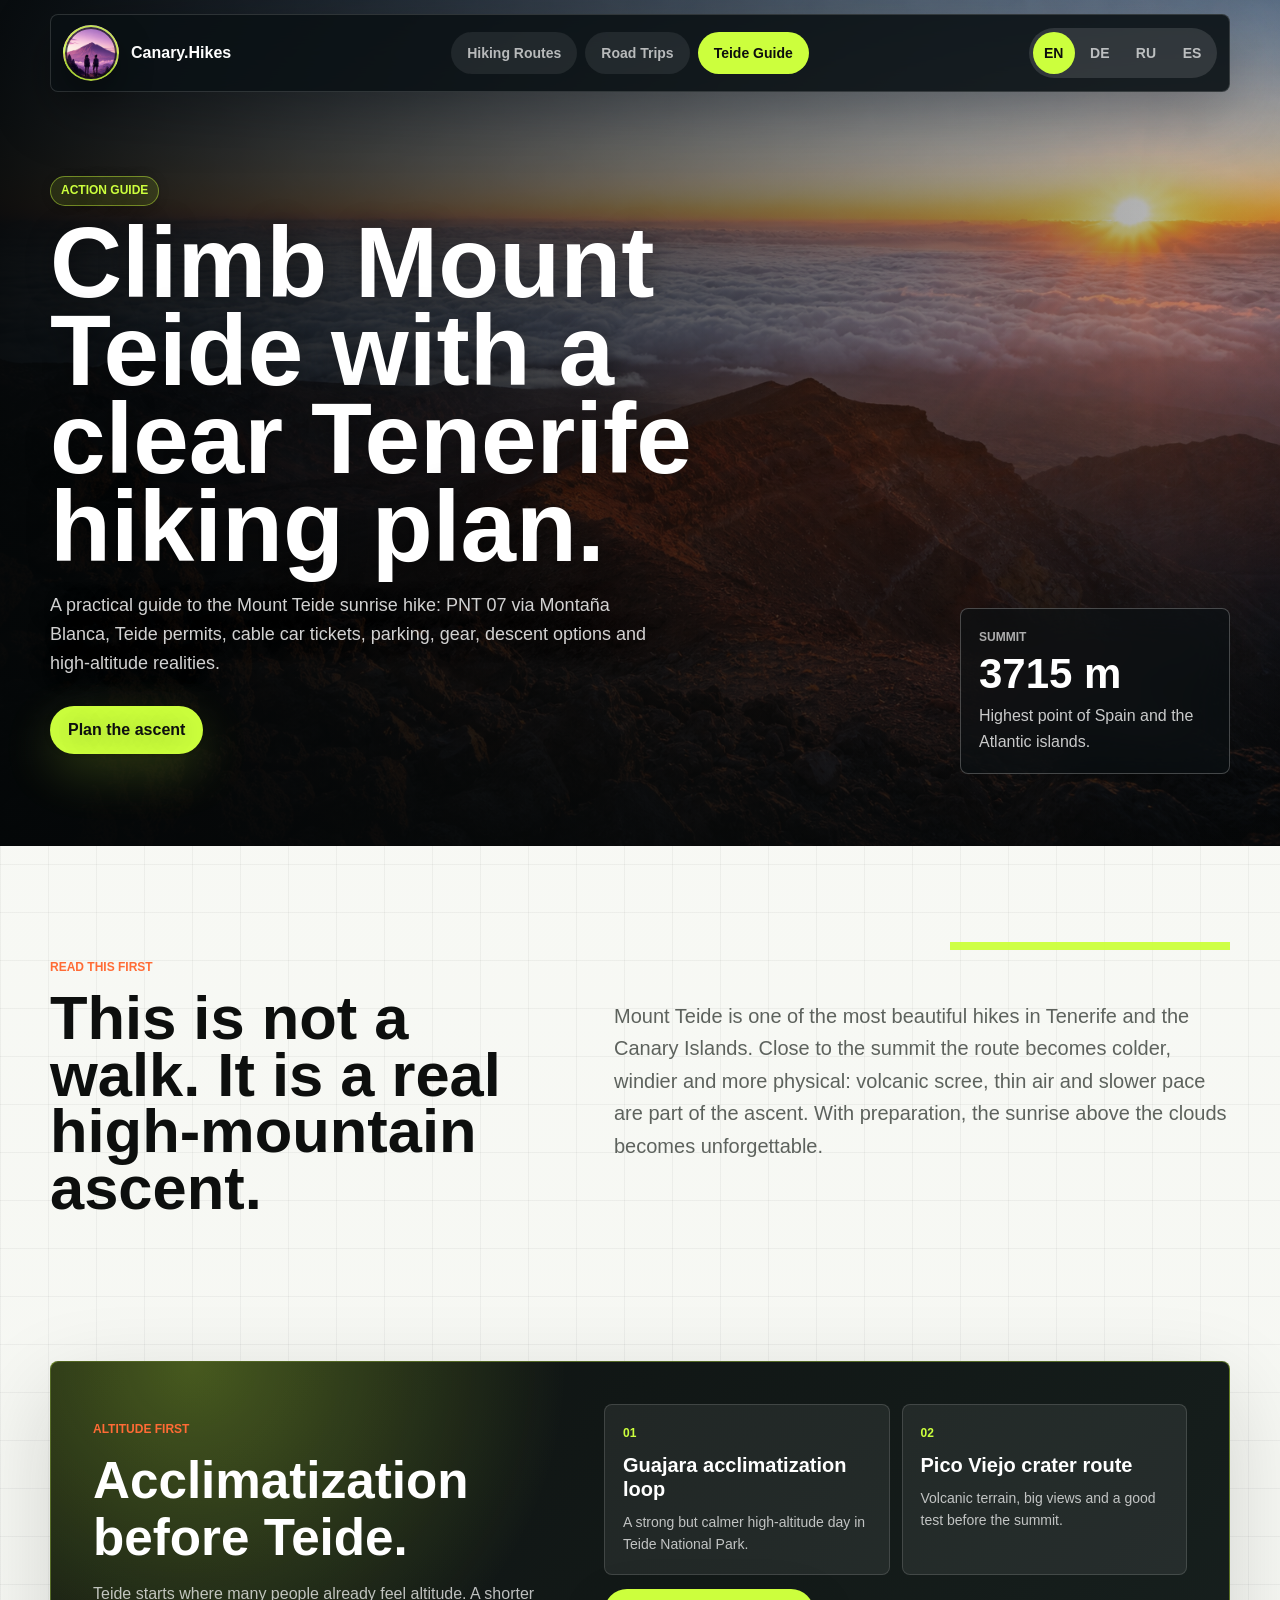
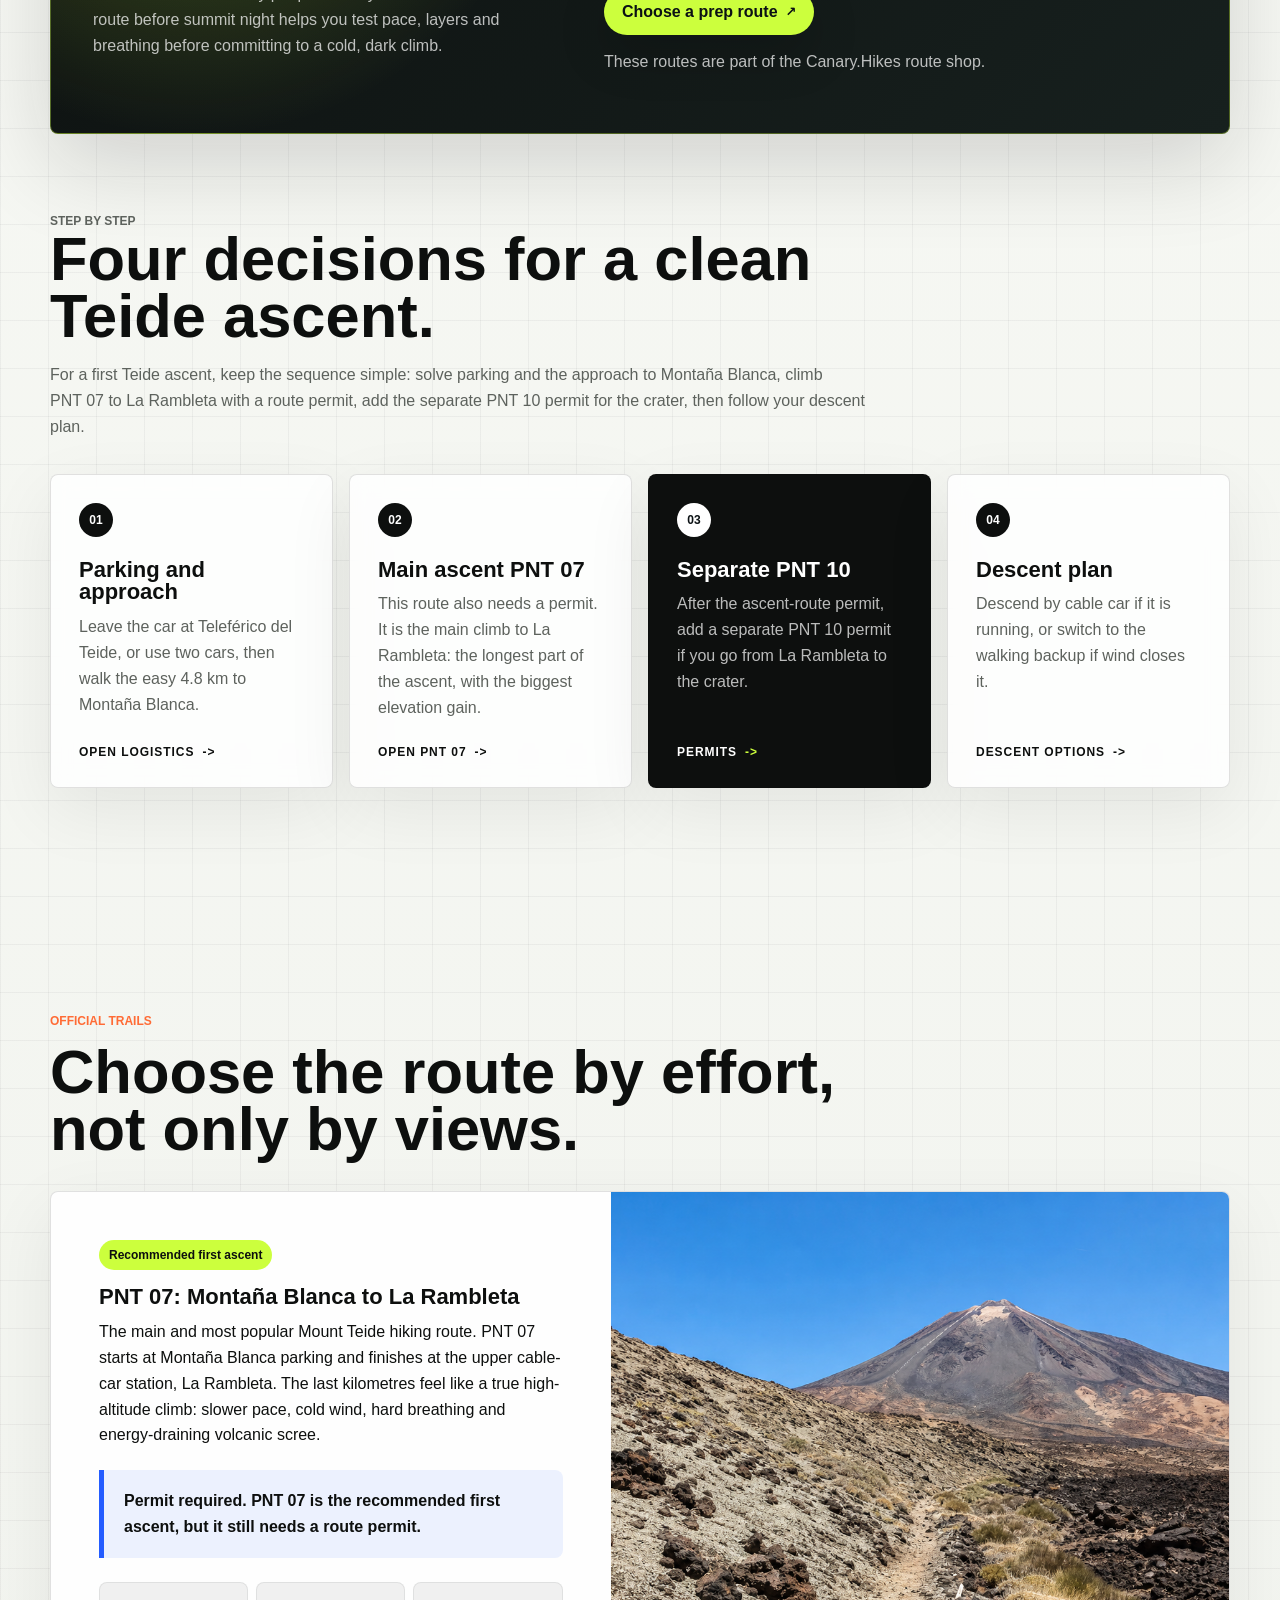
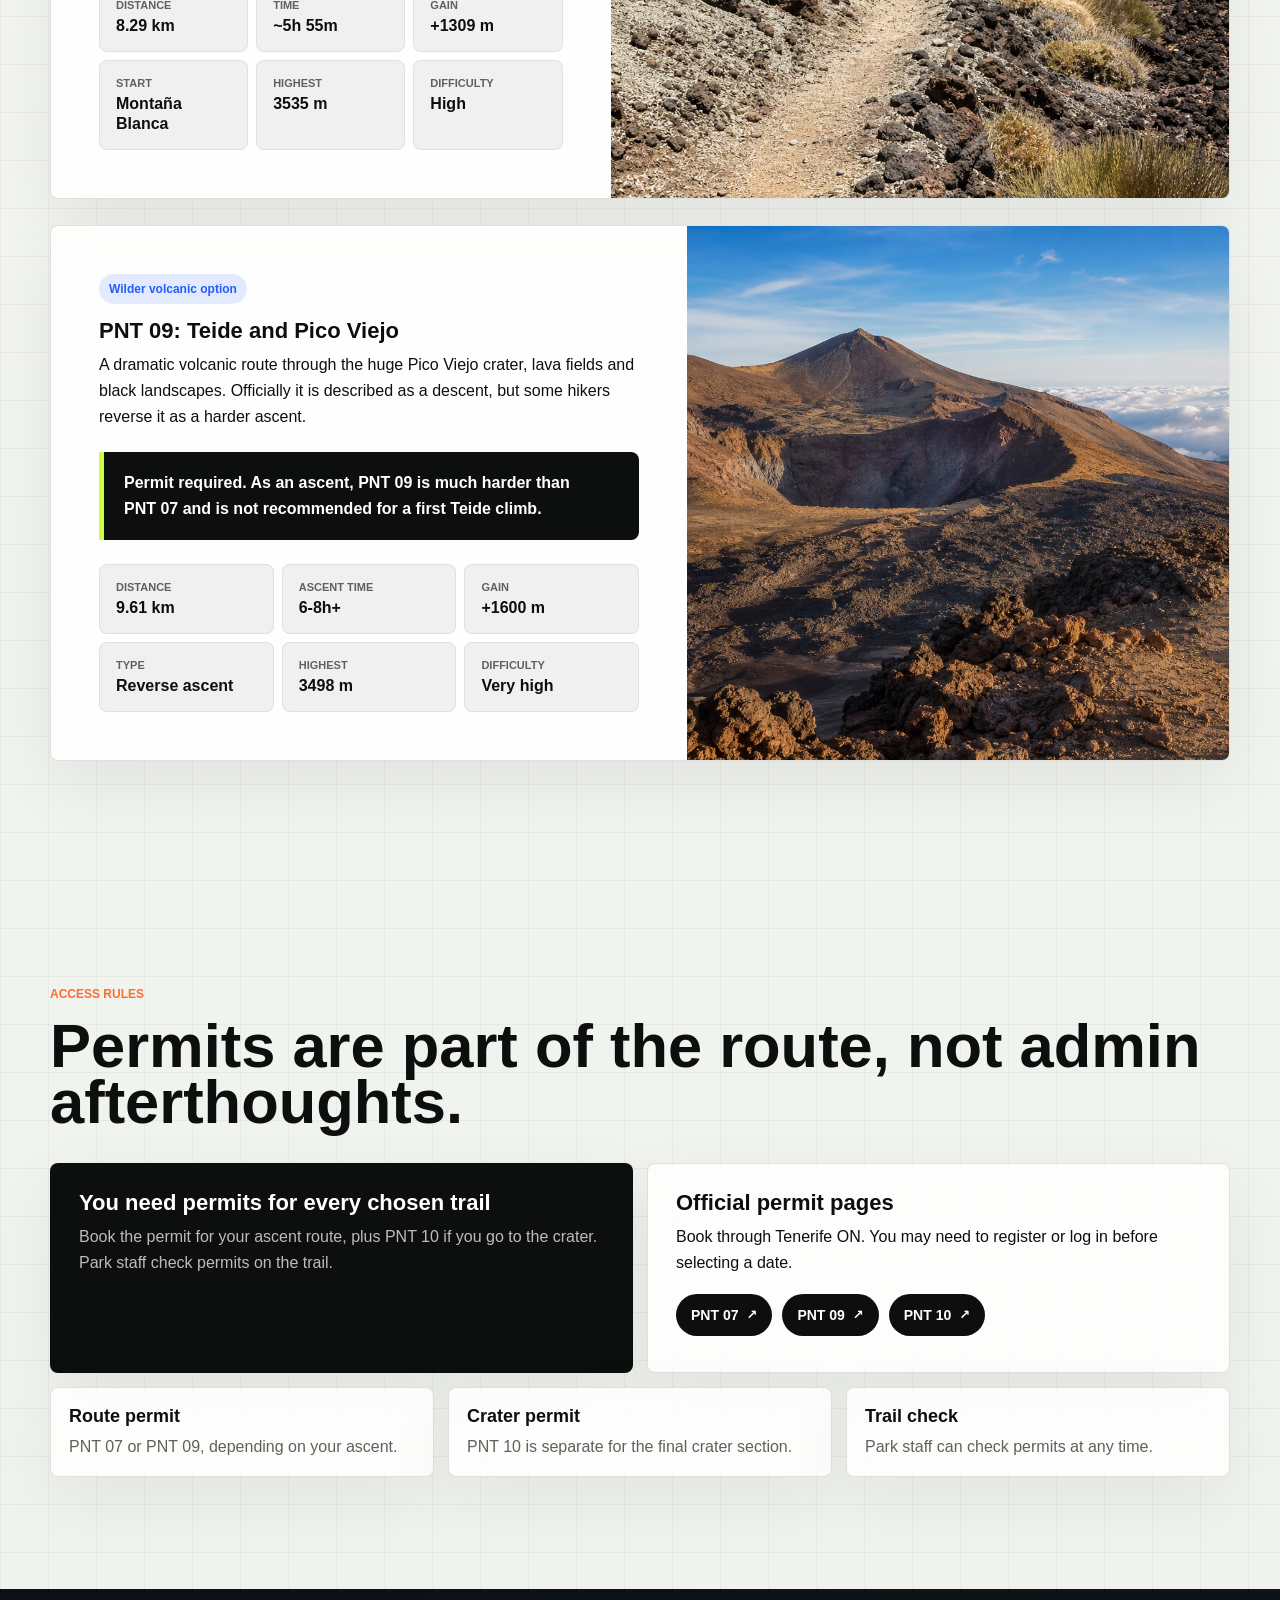
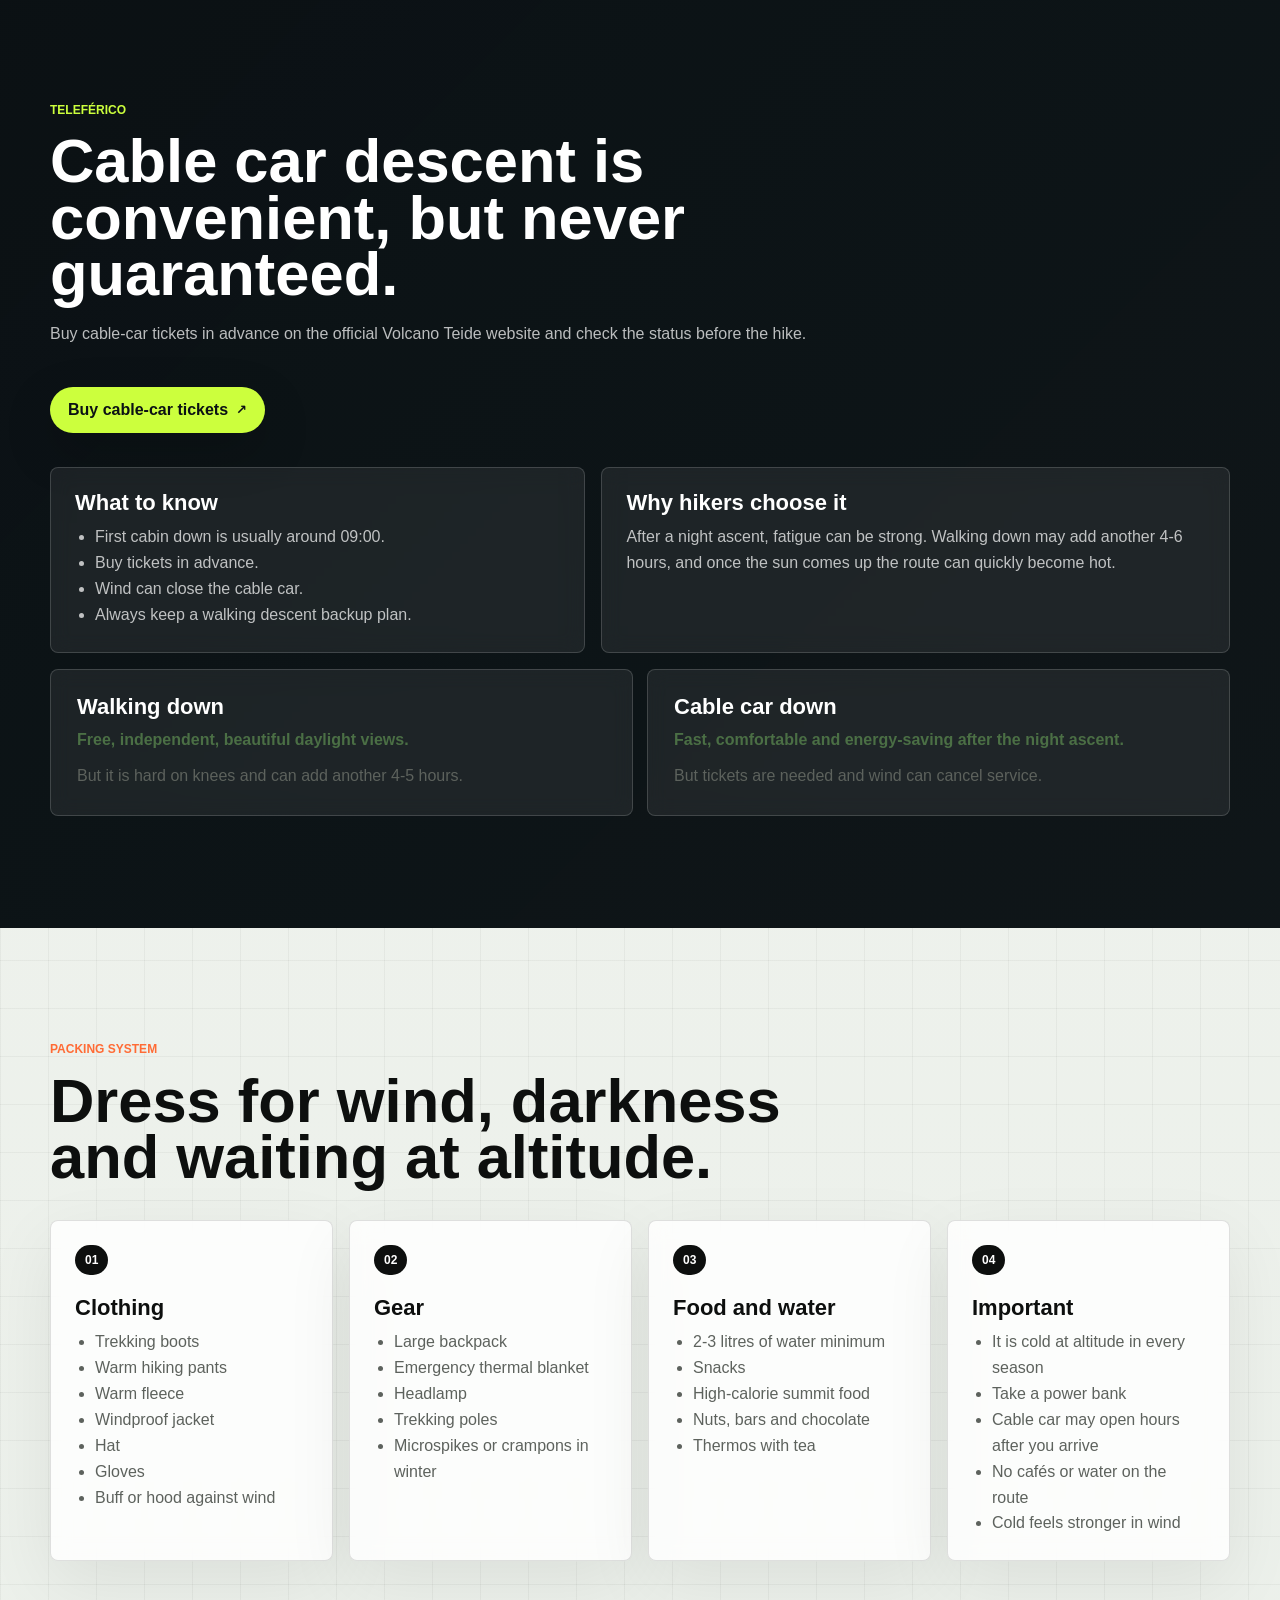
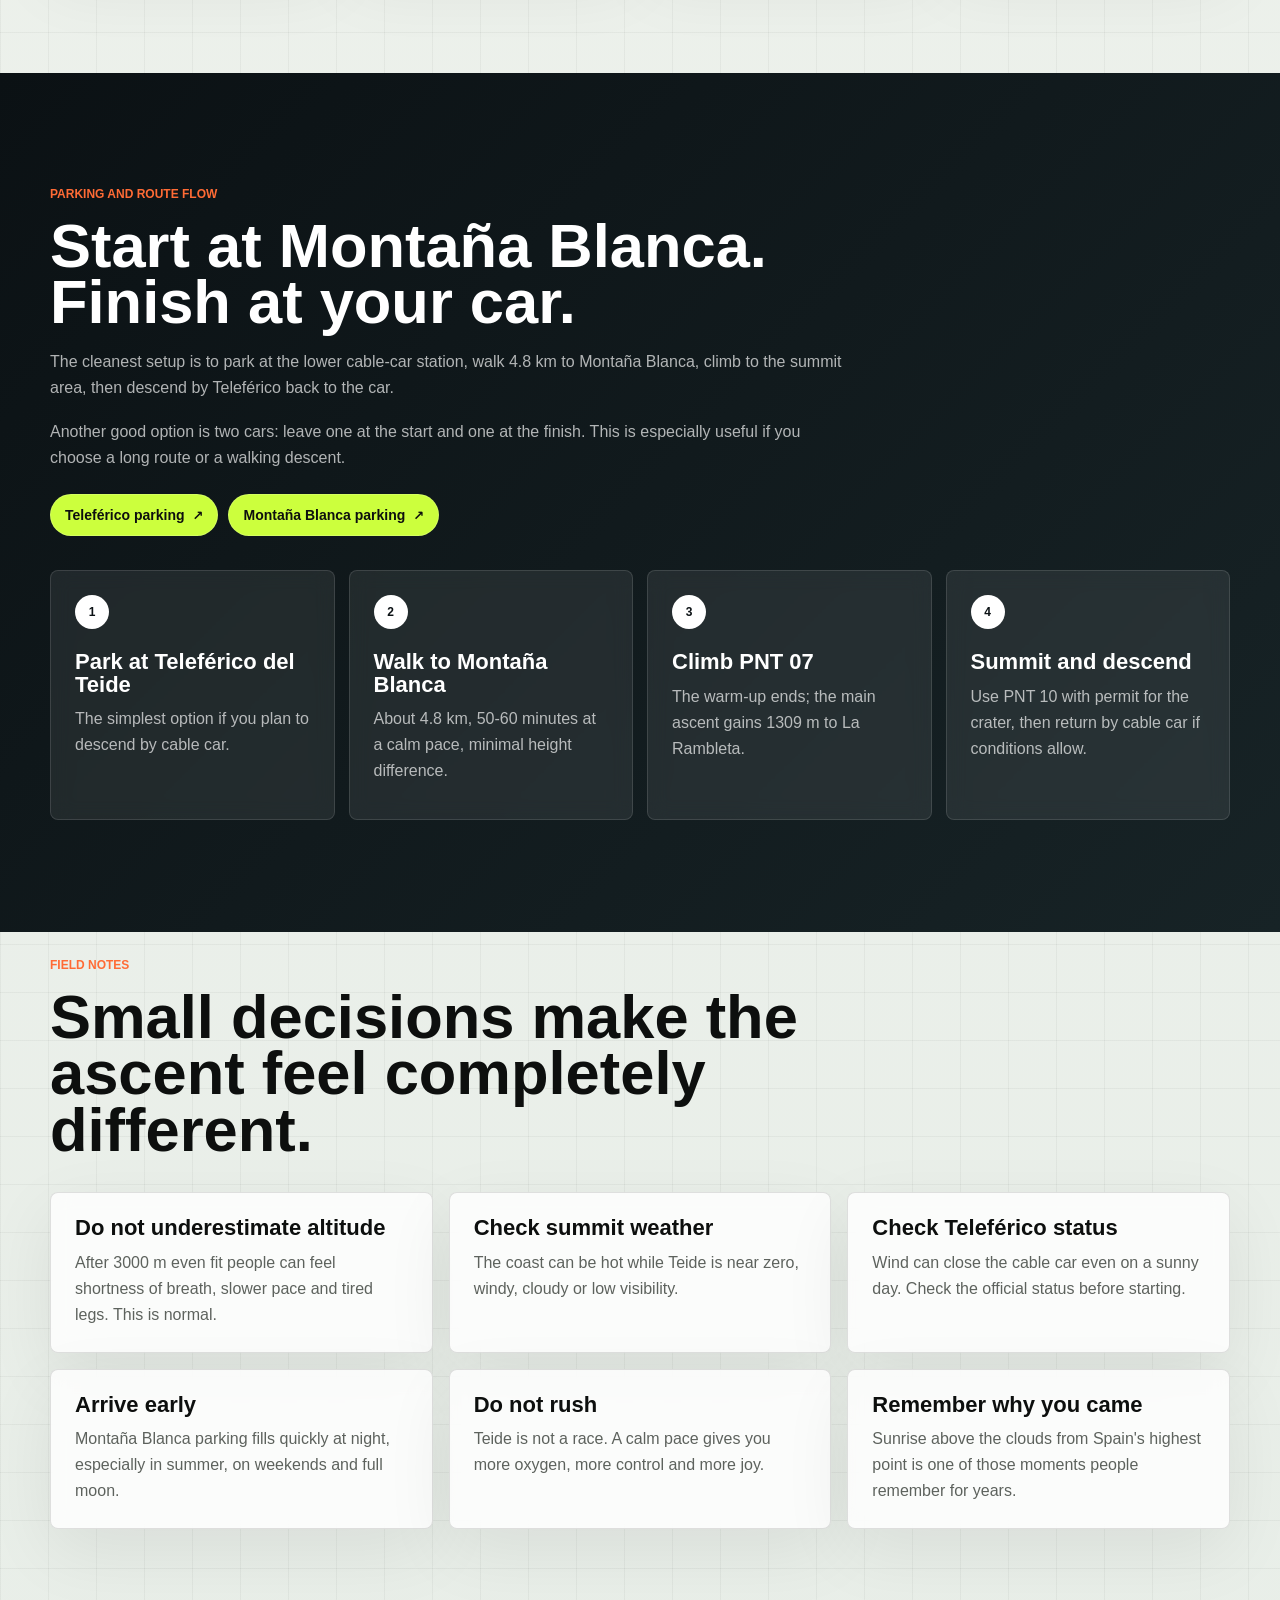
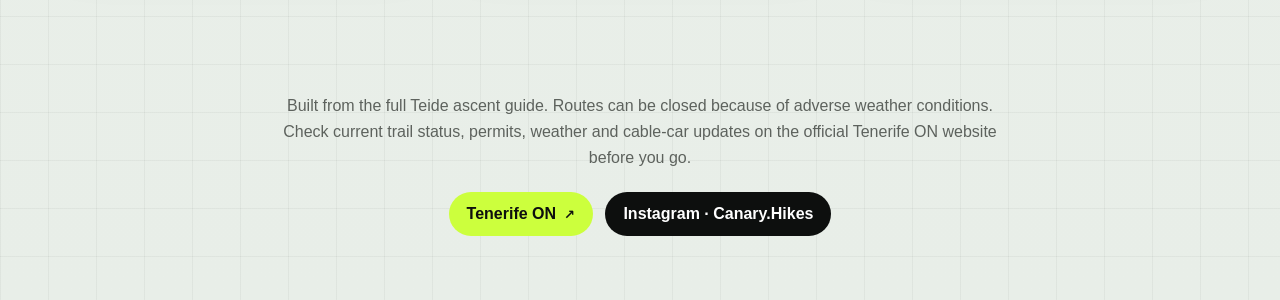
==== commit 0e811db2: "Remove Teide animation section and disable site animations" ====
--- a/index.html
+++ b/index.html
@@ -96,55 +96,6 @@
         </div>
       </section>
 
-      <section class="route-schema section-pad" aria-label="Mount Teide route scheme">
-        <div class="section-head">
-          <p class="eyebrow" data-i18n="schema.eyebrow">Route scheme</p>
-          <h2 data-i18n="schema.title">How the parking, PNT 07, PNT 10 and cable car connect.</h2>
-          <p data-i18n="schema.copy">A simplified layout based on the real position of the points: Teleférico parking sits lower to the west, Montaña Blanca is the usual approach point to the east, PNT 07 climbs toward La Rambleta, PNT 10 continues to the crater, and the cable car drops back to Teleférico.</p>
-        </div>
-        <div class="teide-diagram" aria-hidden="true">
-          <svg viewBox="0 0 1100 560" role="img">
-            <defs>
-              <linearGradient id="volcanoFill" x1="0" x2="1" y1="1" y2="0">
-                <stop offset="0" stop-color="#182226" />
-                <stop offset="0.58" stop-color="#3e4f45" />
-                <stop offset="1" stop-color="#c6f37a" />
-              </linearGradient>
-            </defs>
-            <path class="land" d="M64 486 C190 420 270 400 380 315 C465 250 500 152 552 96 C596 144 625 242 716 312 C818 390 922 418 1032 488 Z" />
-            <path class="ridge" d="M552 96 C527 210 492 284 418 360" />
-            <path class="ridge" d="M552 96 C615 224 668 300 776 368" />
-            <path class="walk approach" d="M170 456 C245 434 303 426 372 408" />
-            <path class="walk pnt07" d="M372 408 C438 350 474 286 512 218 C532 182 542 142 552 96" />
-            <path class="walk pnt10" d="M552 96 C568 86 581 78 598 68" />
-            <path class="cable-line" d="M202 452 C302 396 408 296 520 142" />
-            <path class="road" d="M84 474 C116 468 134 464 162 462" />
-            <g class="silhouette-car" transform="translate(90 440)">
-              <path d="M0 22 C4 14 11 10 22 9 L62 8 C73 8 79 12 85 19 L92 22 L95 31 L2 31 Z"/>
-              <circle cx="22" cy="32" r="7"/><circle cx="73" cy="32" r="7"/>
-            </g>
-            <g class="silhouette-hiker" transform="translate(140 430)">
-              <circle cx="10" cy="8" r="6"/>
-              <path d="M10 14 L12 30 L3 43 L8 45 L16 33 L21 46 L27 45 L21 29 L24 17 Z"/>
-              <path d="M21 20 L33 27 L30 32 L20 25 Z"/>
-              <path d="M4 20 L0 37 L4 37 L8 22 Z"/>
-            </g>
-            <g class="cable-cabin" transform="translate(298 332)">
-              <path class="cabin-hanger" d="M20 0 L26 12"/>
-              <rect x="9" y="12" width="34" height="28" rx="6"/>
-              <path class="cabin-window" d="M15 18 H37 V34 H15 Z"/>
-            </g>
-            <g class="node node-cable"><circle cx="170" cy="456" r="15" /><text x="118" y="506" data-i18n-svg="schema.teleferico">Teleférico parking</text></g>
-            <g class="node node-montana"><circle cx="372" cy="408" r="15" /><text x="300" y="386" data-i18n-svg="schema.montana">Montaña Blanca parking</text></g>
-            <g class="node node-rambleta"><circle cx="520" cy="142" r="13" /><text x="402" y="132" data-i18n-svg="schema.rambleta">La Rambleta</text></g>
-            <g class="node node-crater"><circle cx="598" cy="68" r="14" /><text x="620" y="62" data-i18n-svg="schema.crater">Teide crater / PNT 10</text></g>
-            <text class="path-label" x="250" y="440" data-i18n-svg="schema.approach">4.8 km approach</text>
-            <text class="path-label" x="430" y="294" data-i18n-svg="schema.pnt07">PNT 07 ascent</text>
-            <text class="path-label" x="254" y="314" data-i18n-svg="schema.cable">Cable car line</text>
-          </svg>
-        </div>
-      </section>
-
       <section id="routes" class="routes section-pad">
         <div class="section-head">
           <p class="eyebrow" data-i18n="routes.eyebrow">Official trails</p>
--- a/styles.css
+++ b/styles.css
@@ -1524,3 +1524,10 @@
   .teide-diagram-real .route-label { font-size: 11px; }
   .teide-diagram-real .phase-text { font-size: 16px; }
 }
+
+*,
+*::before,
+*::after {
+  animation: none !important;
+  transition: none !important;
+}
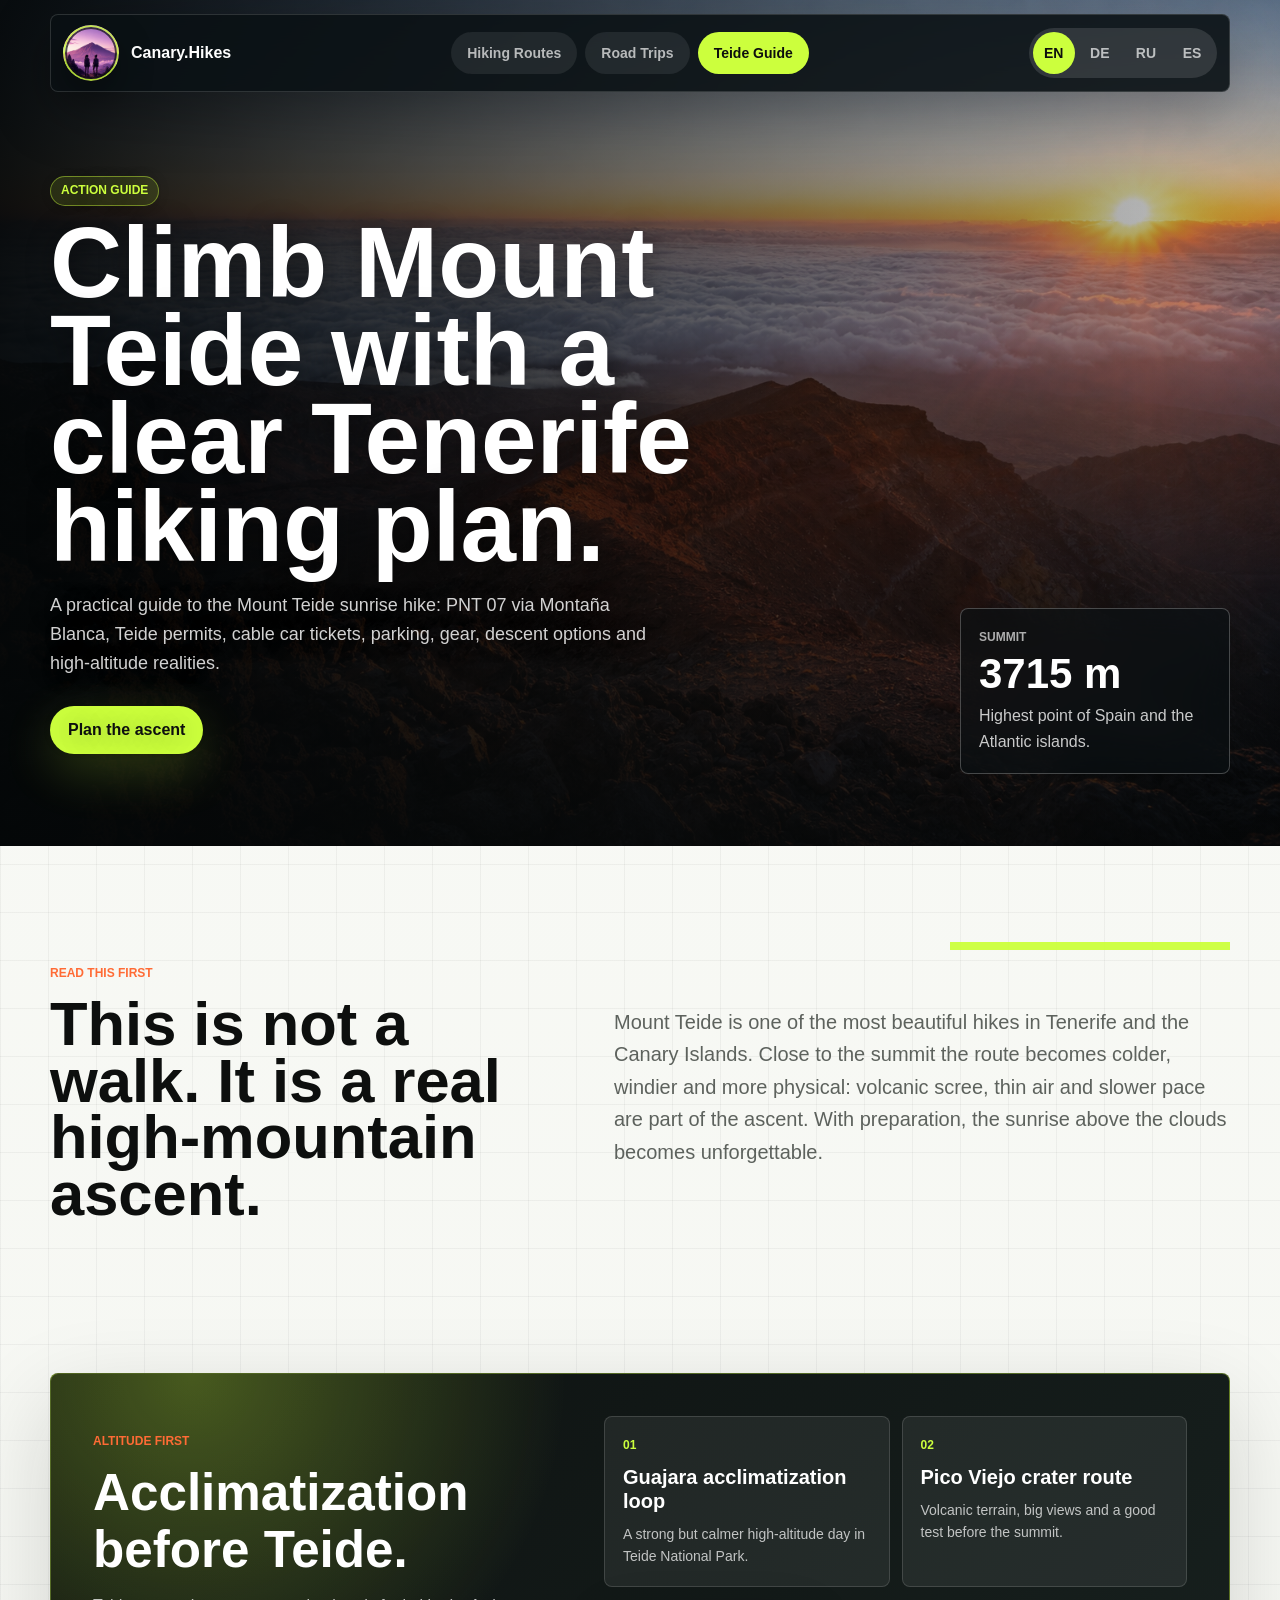
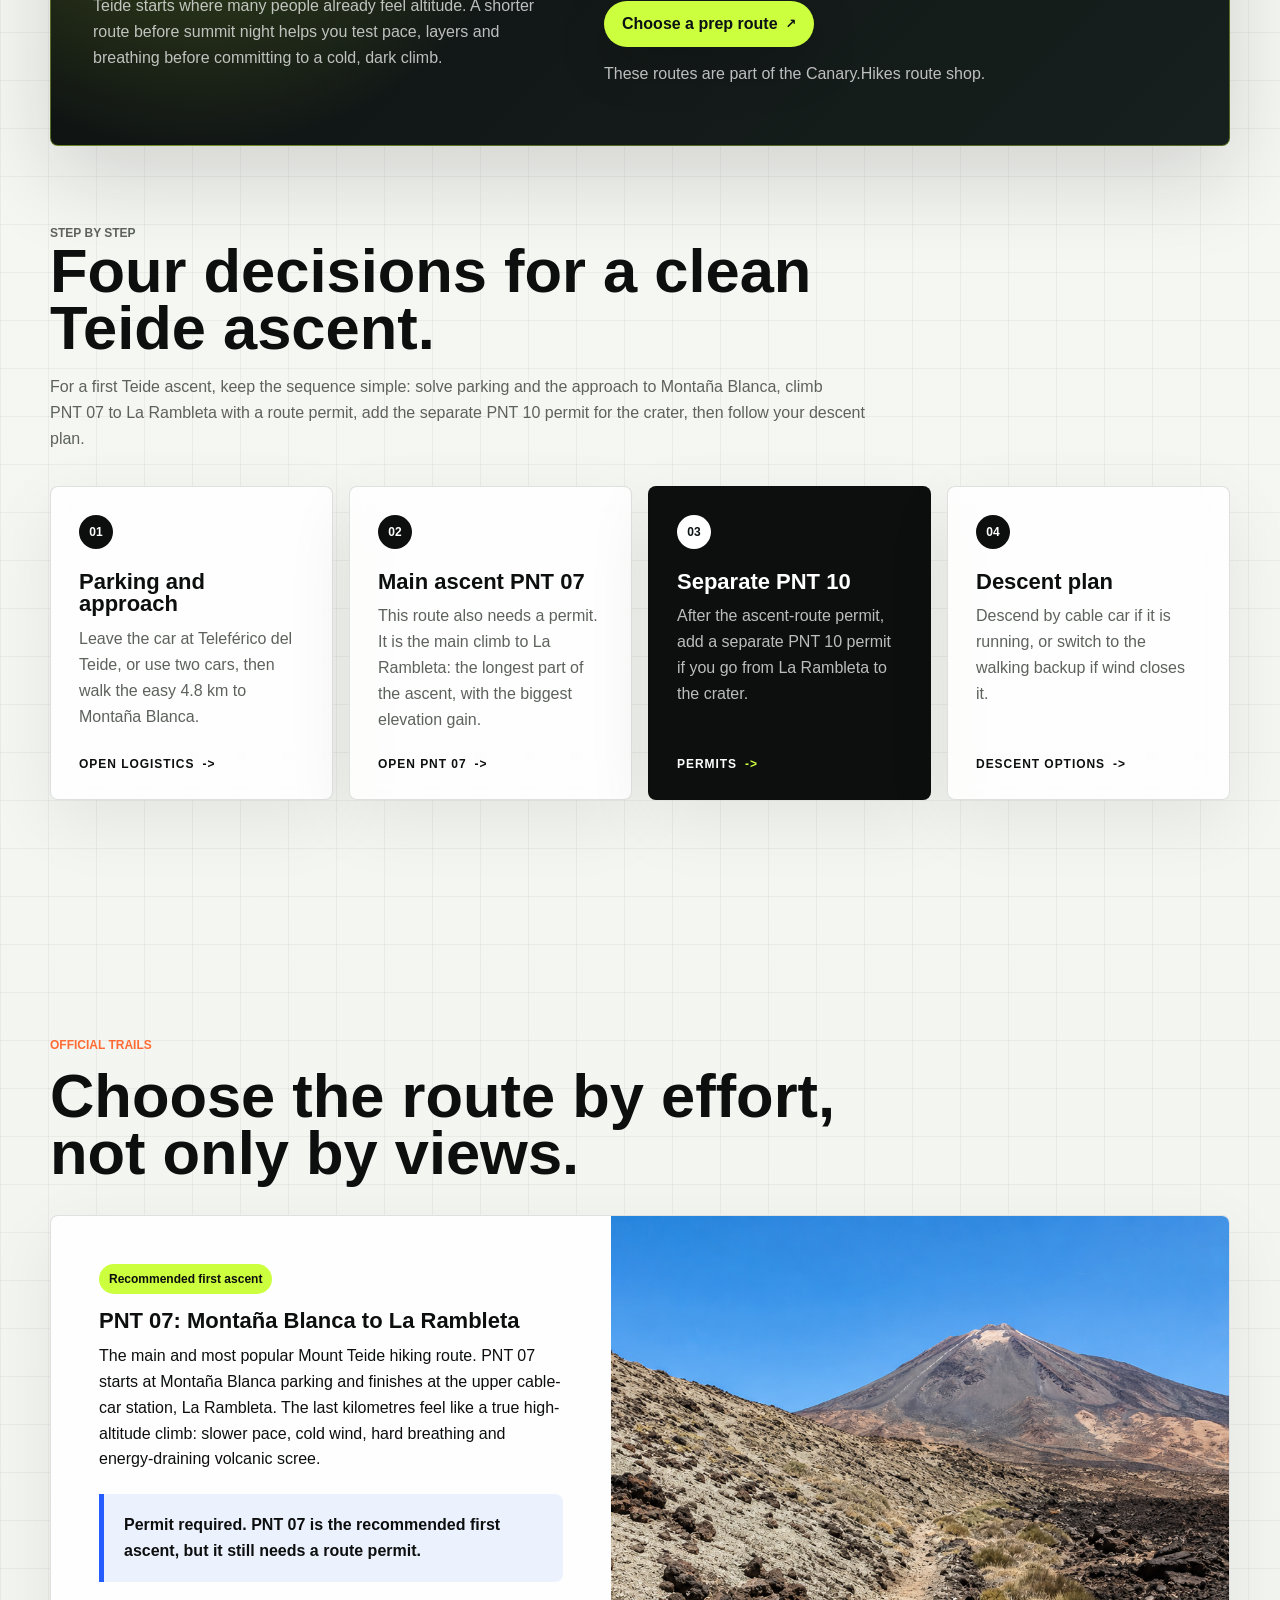
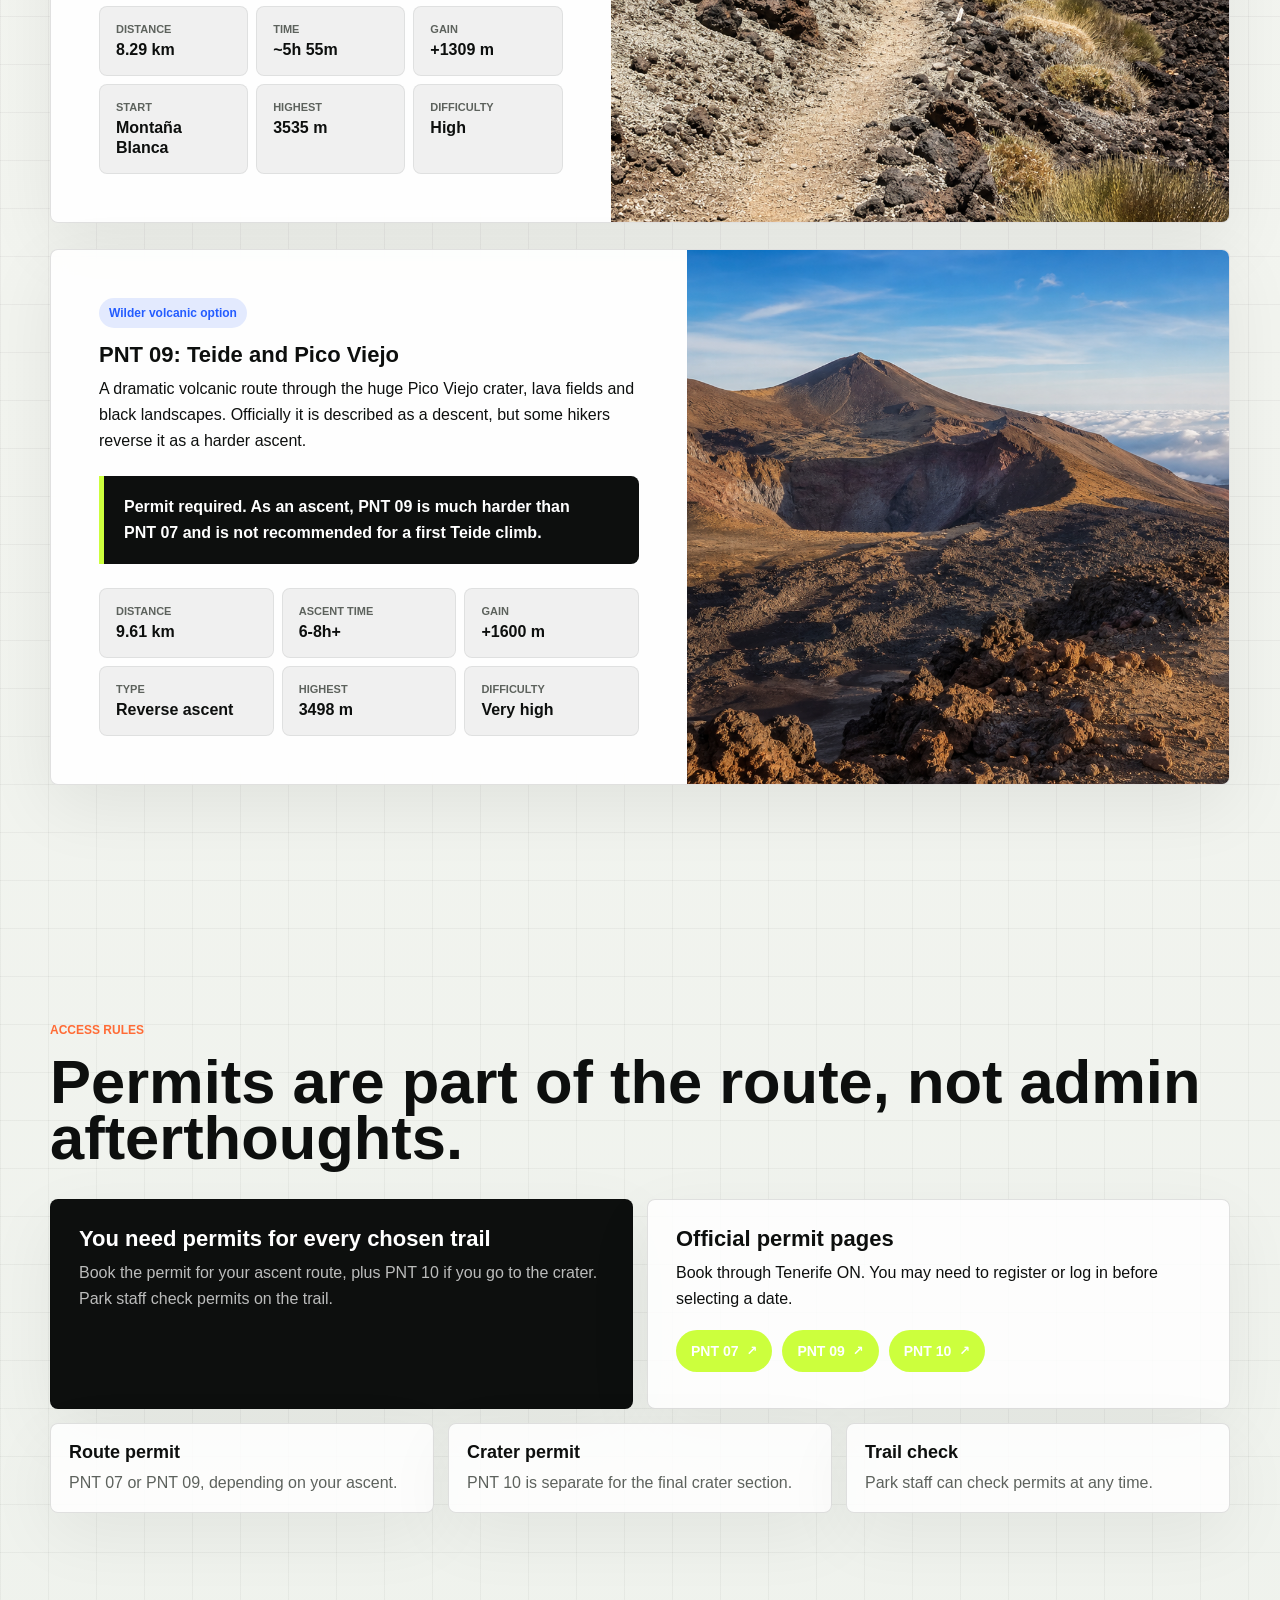
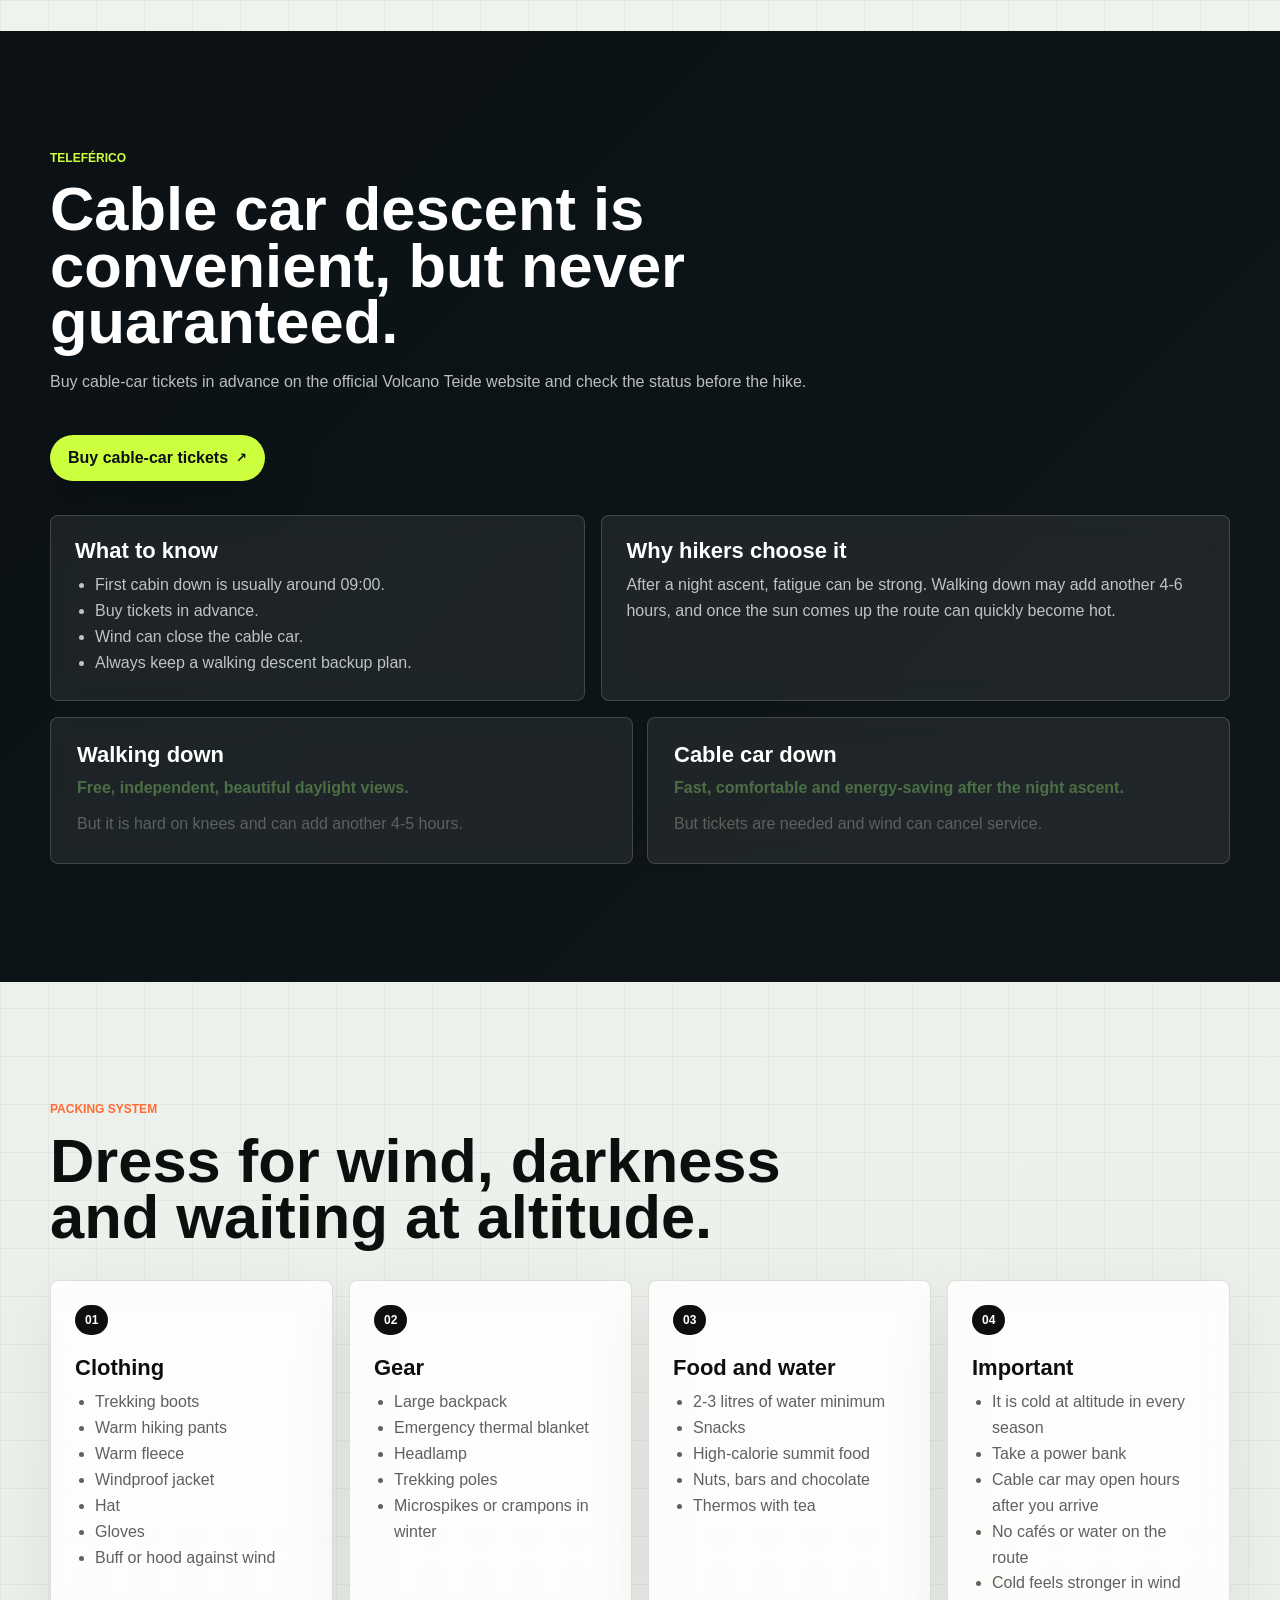
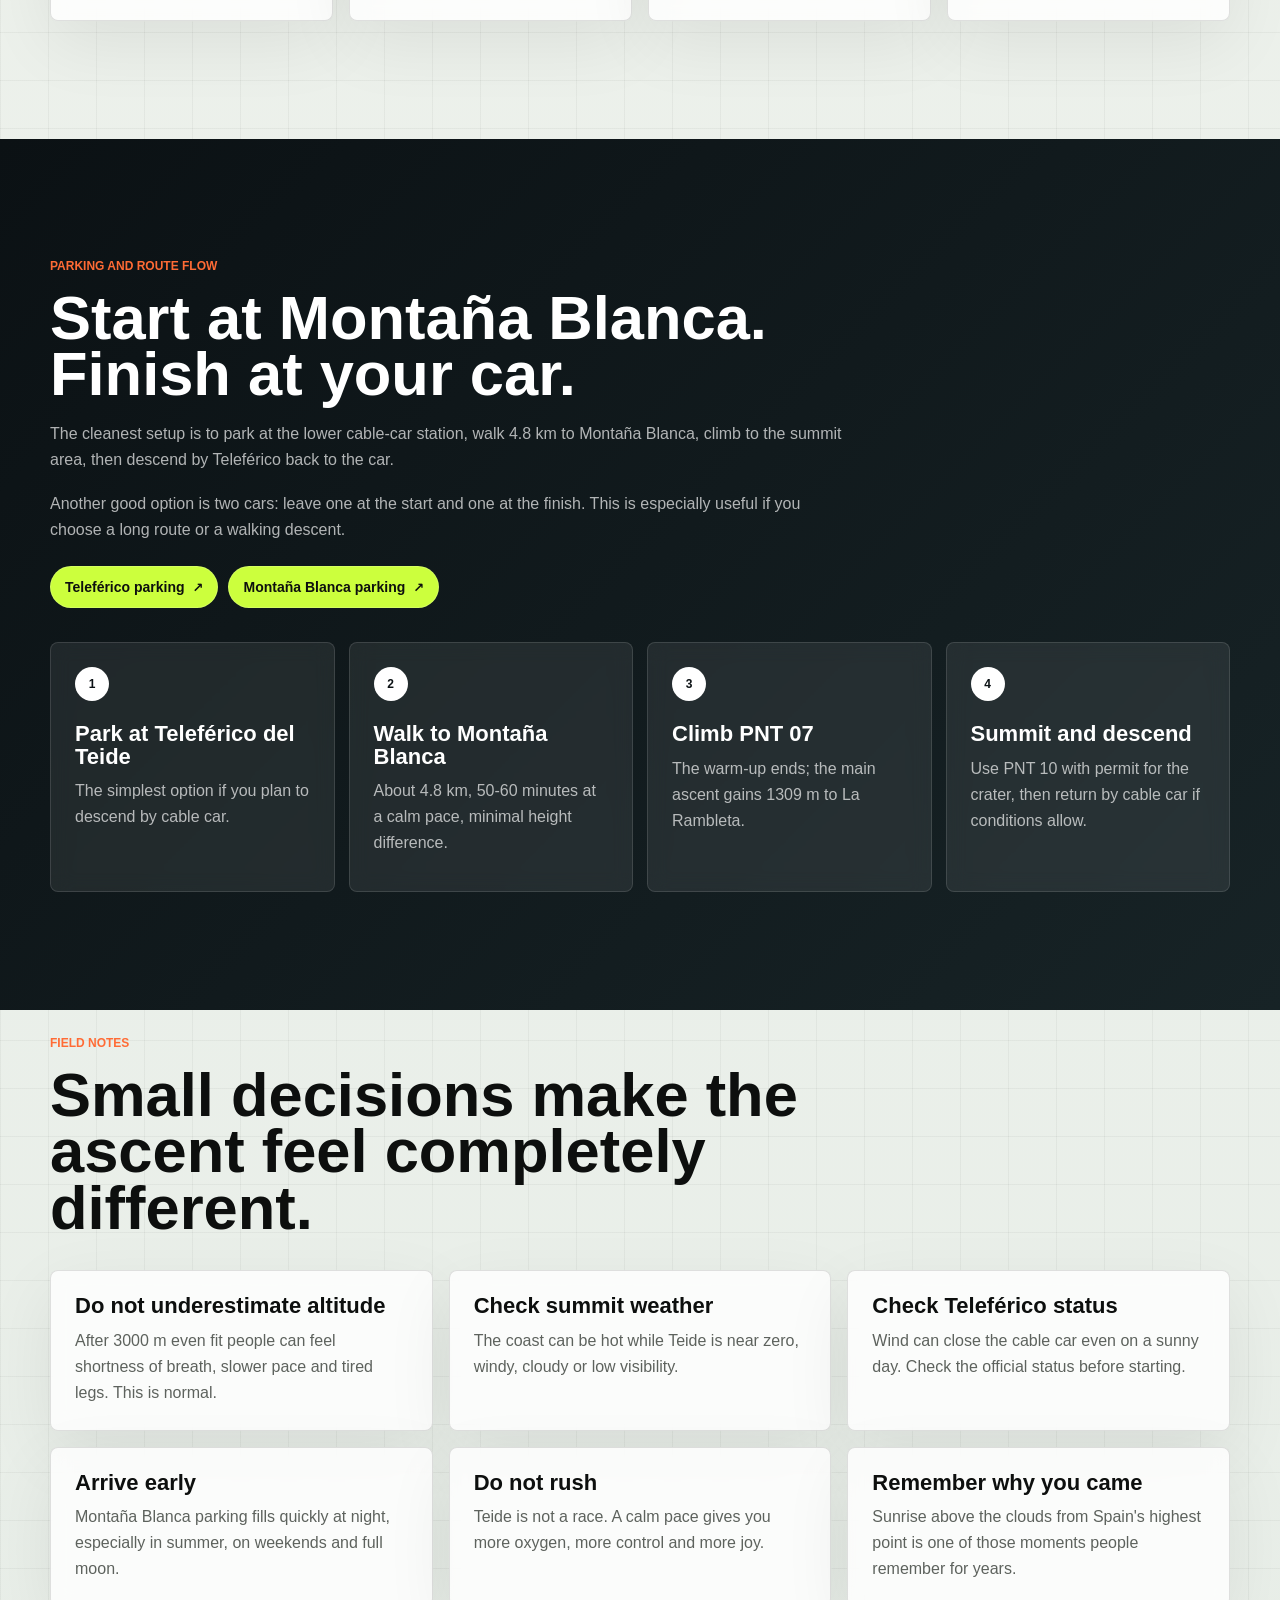
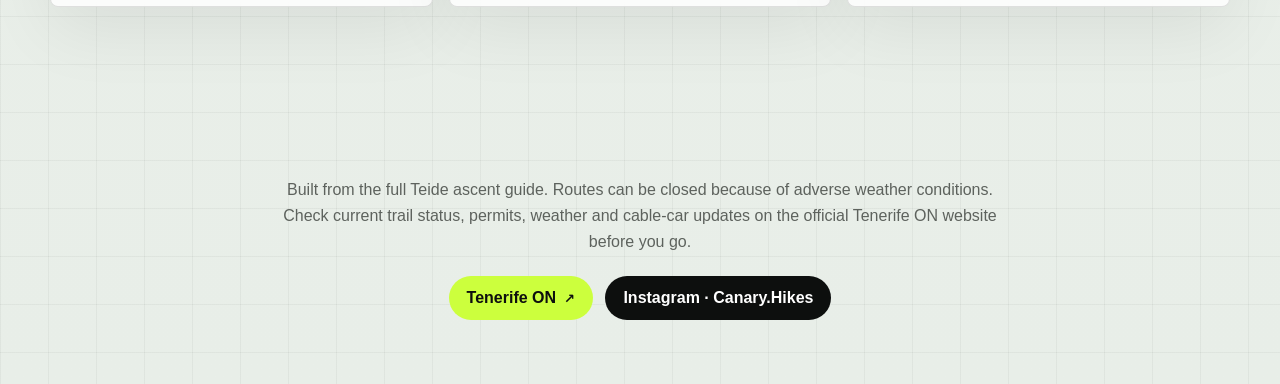
==== commit 47d71670: "Add GA4 Google tag to all localized HTML pages" ====
--- a/index.html
+++ b/index.html
@@ -1,6 +1,16 @@
 <!doctype html>
 <html lang="en">
   <head>
+<!-- Google tag (gtag.js) -->
+<script async src="https://www.googletagmanager.com/gtag/js?id=G-Z81YE5CEX2"></script>
+<script>
+  window.dataLayer = window.dataLayer || [];
+  function gtag(){dataLayer.push(arguments);}
+  gtag('js', new Date());
+
+  gtag('config', 'G-Z81YE5CEX2');
+</script>
+
     <meta charset="UTF-8" />
     <meta name="viewport" content="width=device-width, initial-scale=1.0" />
     <title>Mount Teide Hike Guide: PNT 07, Permits and Cable Car | Canary.Hikes</title>
--- a/styles.css
+++ b/styles.css
@@ -455,7 +455,7 @@
 .section-pad {
   width: min(calc(100% - 36px), var(--max));
   margin: 0 auto;
-  padding: 112px 0;
+  padding: 118px 0;
   scroll-margin-top: 118px;
 }
 
@@ -696,6 +696,14 @@
   min-height: 100%;
 }
 
+.route-card.compact.reverse .route-copy {
+  order: 2;
+}
+
+.route-card.compact.reverse > img {
+  order: 1;
+}
+
 .route-note {
   margin: 22px 0 0;
   padding: 18px 18px 18px 20px;
@@ -828,10 +836,14 @@
   justify-content: center;
   padding: 0 15px;
   border-radius: 999px;
-  background: var(--ink);
+  background: var(--acid);
   color: #fff;
   font-weight: 800;
   font-size: 14px;
+}
+
+.no-wrap {
+  white-space: nowrap;
 }
 
 .permit-links a::after {
@@ -1235,6 +1247,40 @@
   color: #fff;
 }
 
+
+html[lang="ru"] .acclimatize-actions {
+  justify-items: center;
+}
+
+html[lang="ru"] .acclimatize-actions .section-link {
+  margin-top: 6px;
+}
+
+html[lang="ru"] .route-card-unified {
+  max-width: none;
+  display: grid;
+  grid-template-columns: minmax(0, 1.08fr) minmax(320px, .92fr);
+  min-height: 430px;
+}
+
+html[lang="ru"] .route-card-unified > img {
+  width: 100%;
+  height: 100%;
+  min-height: 100%;
+  object-fit: cover;
+}
+
+html[lang="ru"] .route-card-unified .stats {
+  grid-template-columns: repeat(3, 1fr);
+}
+
+html[lang="ru"] .route-card-unified .stats div {
+  display: flex;
+  flex-direction: column;
+  justify-content: space-between;
+  min-height: 92px;
+}
+
 @media (max-width: 940px) {
   .topbar {
     grid-template-columns: 1fr auto;
@@ -1290,13 +1336,20 @@
     min-height: 0;
   }
 
-  .route-card.compact {
+  .route-card.compact,
+  .route-card-unified {
     grid-template-columns: 1fr;
     min-height: 0;
   }
 
+  .route-card.compact.reverse .route-copy,
+  .route-card.compact.reverse > img {
+    order: initial;
+  }
+
   .route-card.featured,
-  .route-card.compact {
+  .route-card.compact,
+  .route-card-unified {
     grid-column: 1 / -1;
   }
 
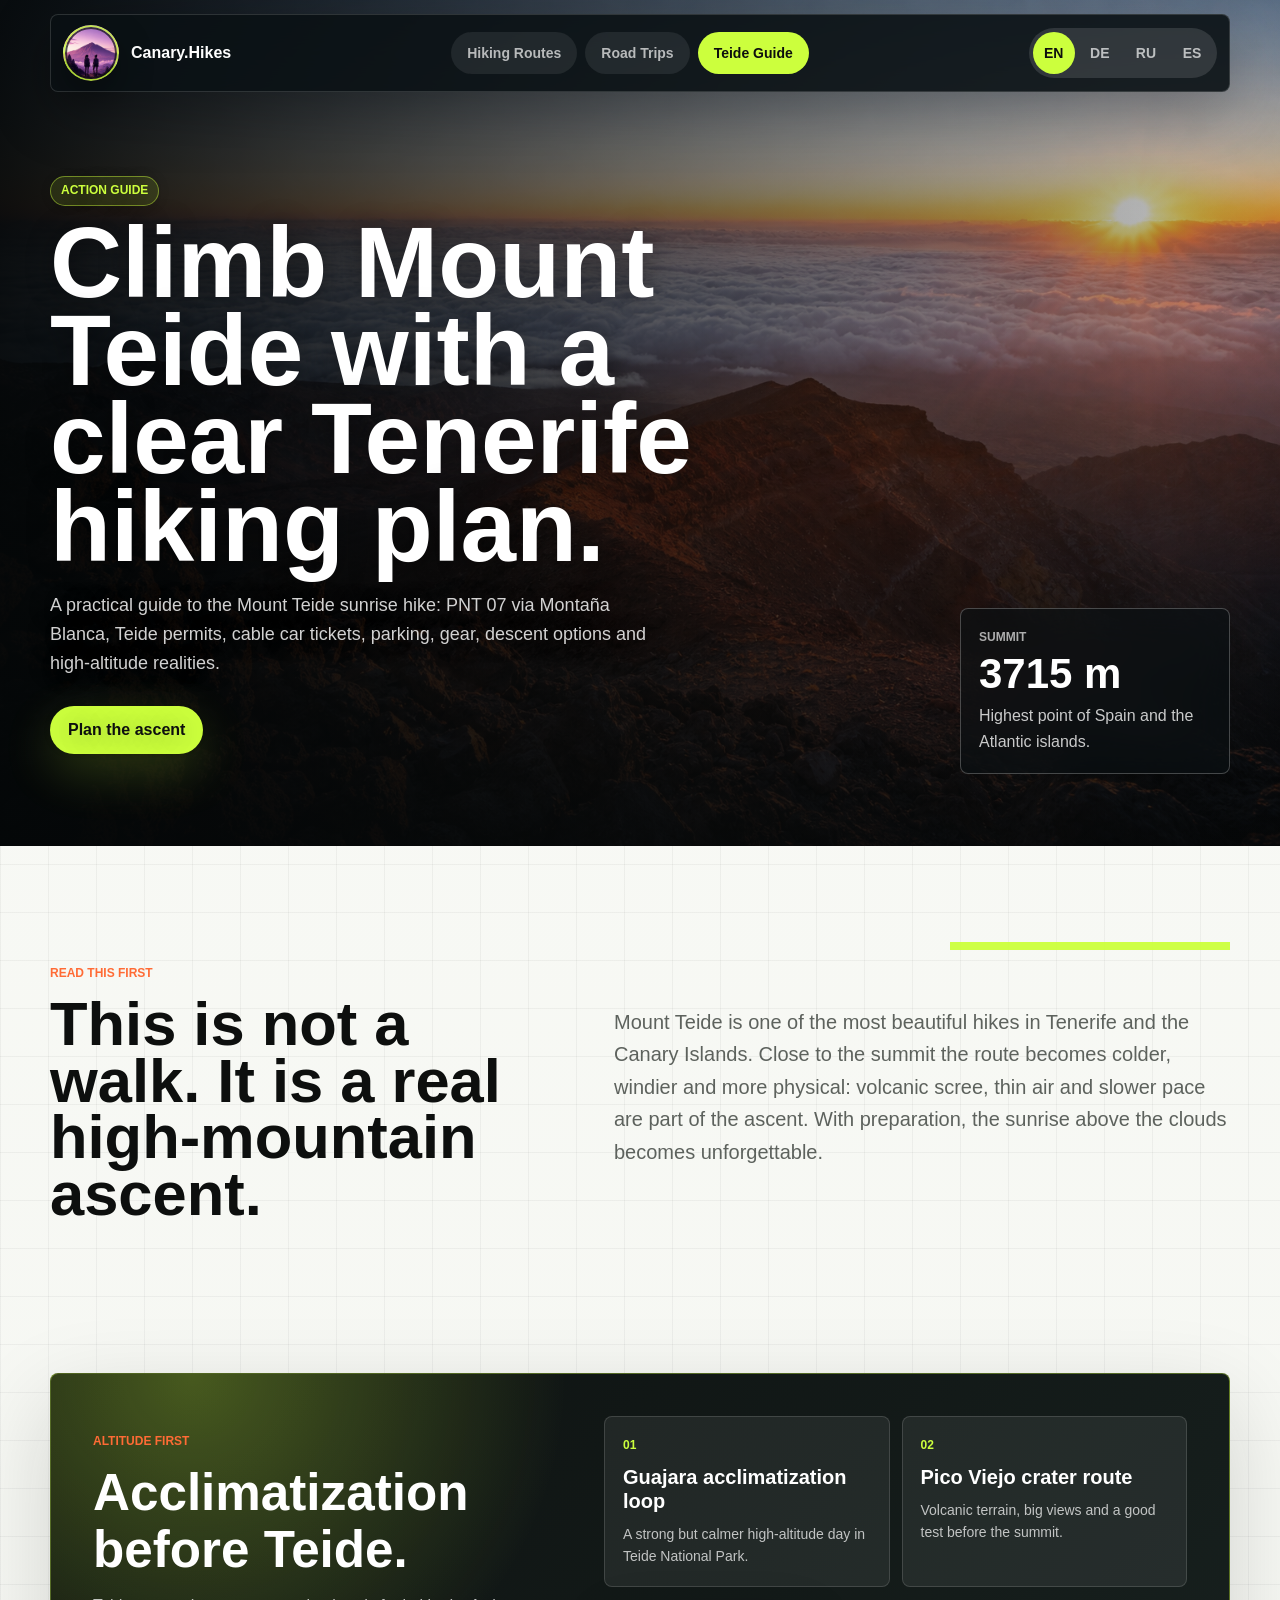
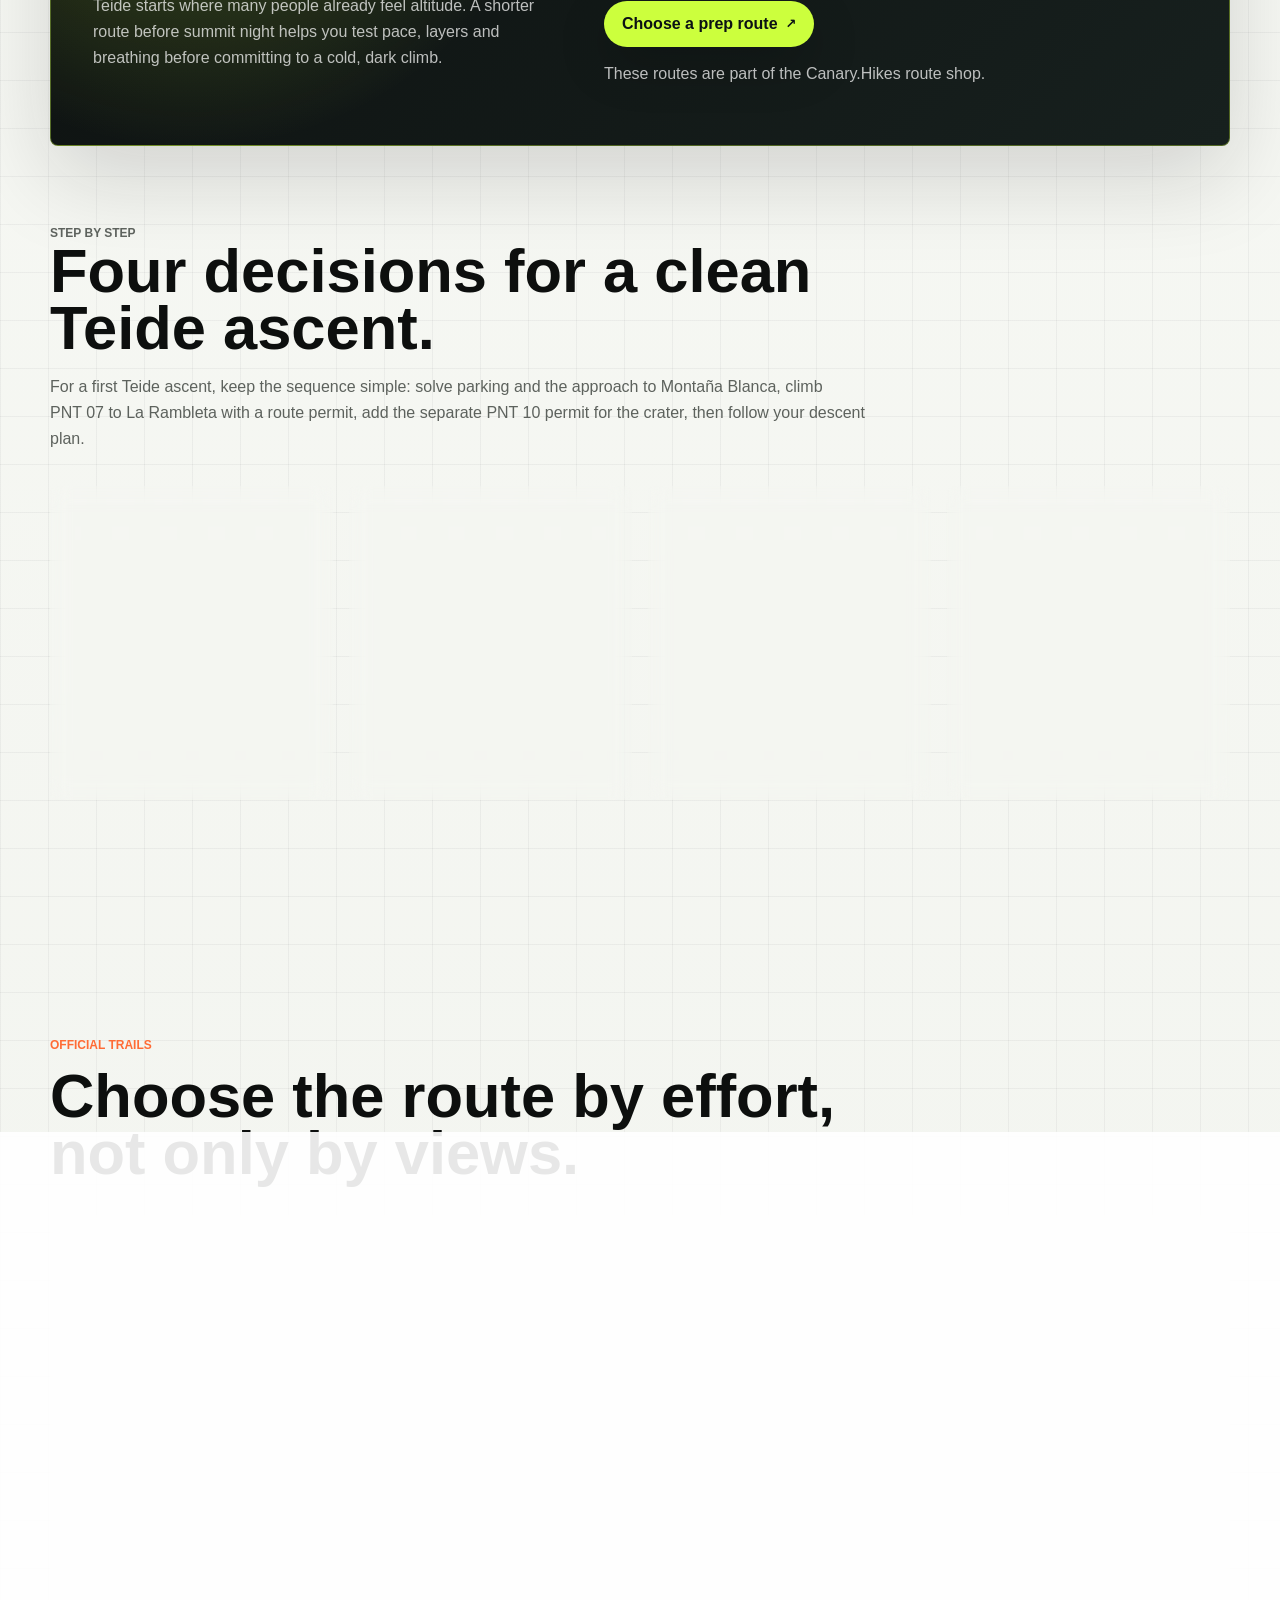
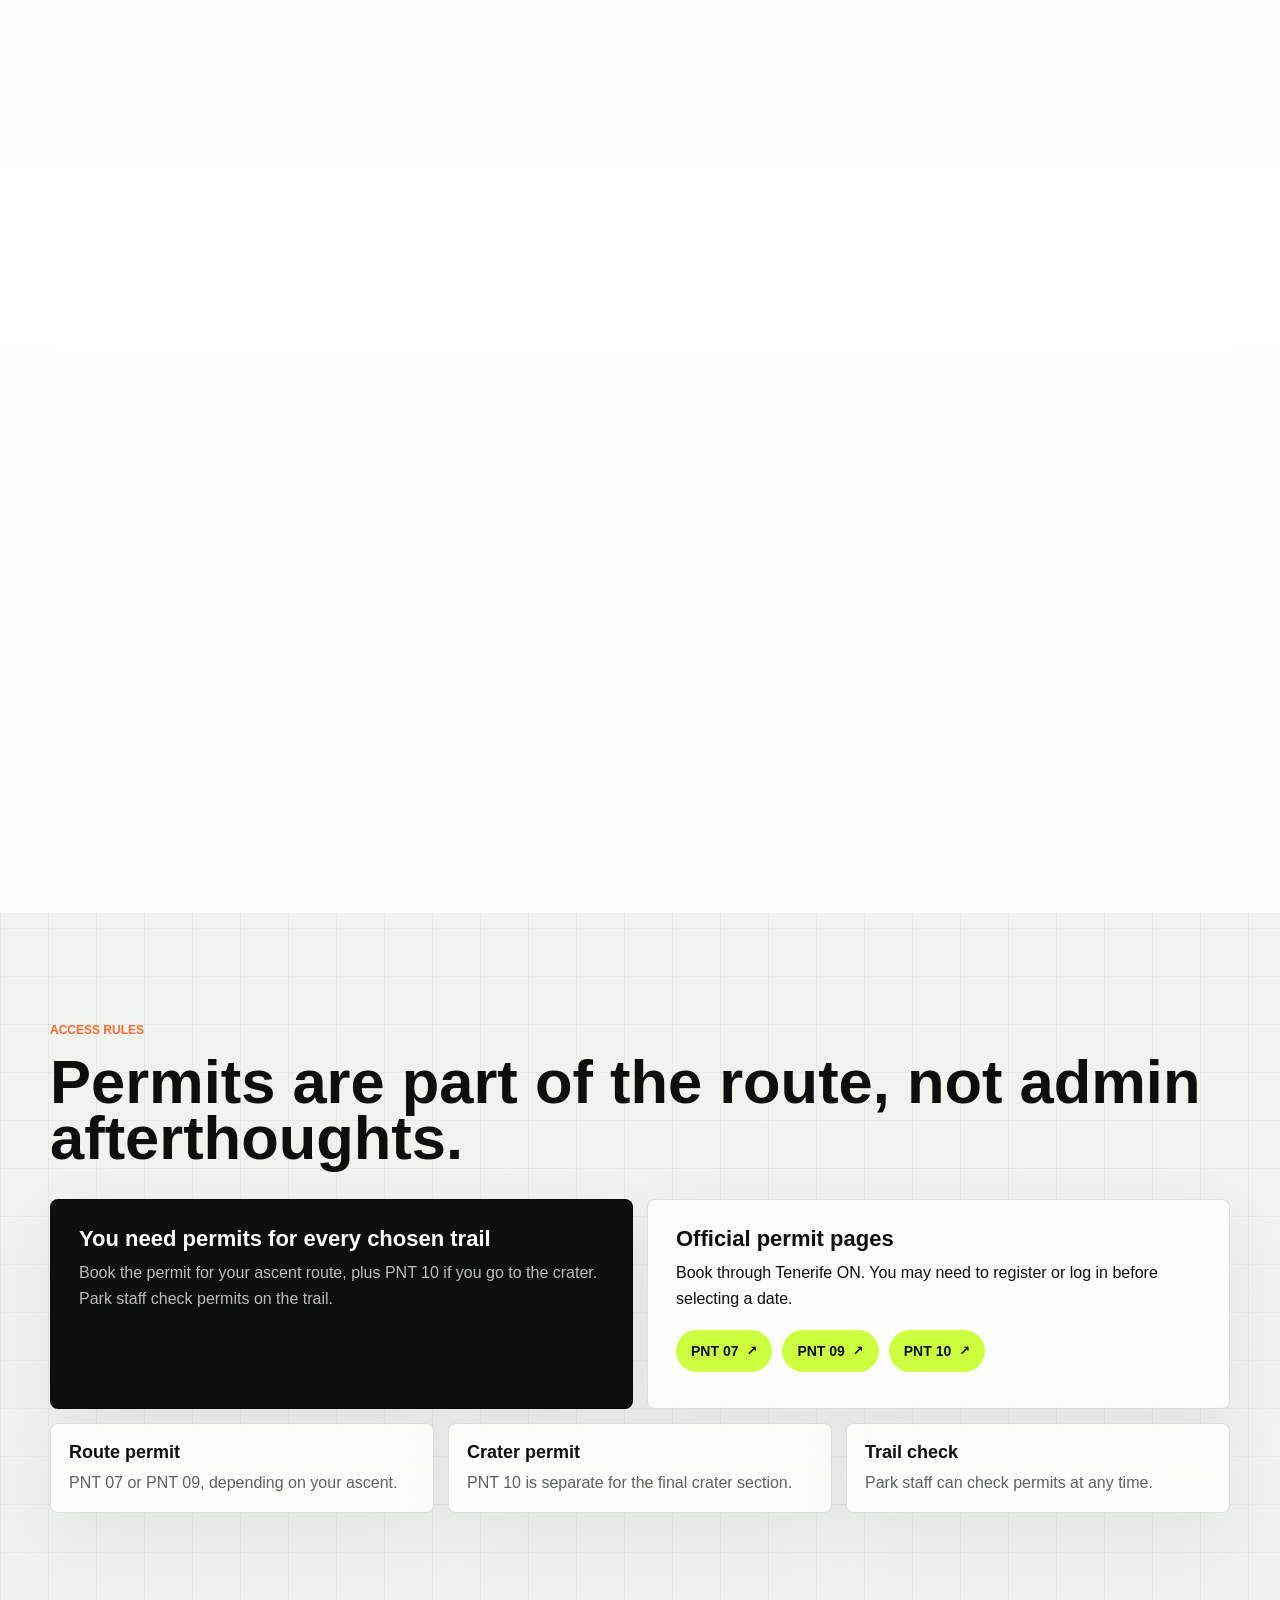
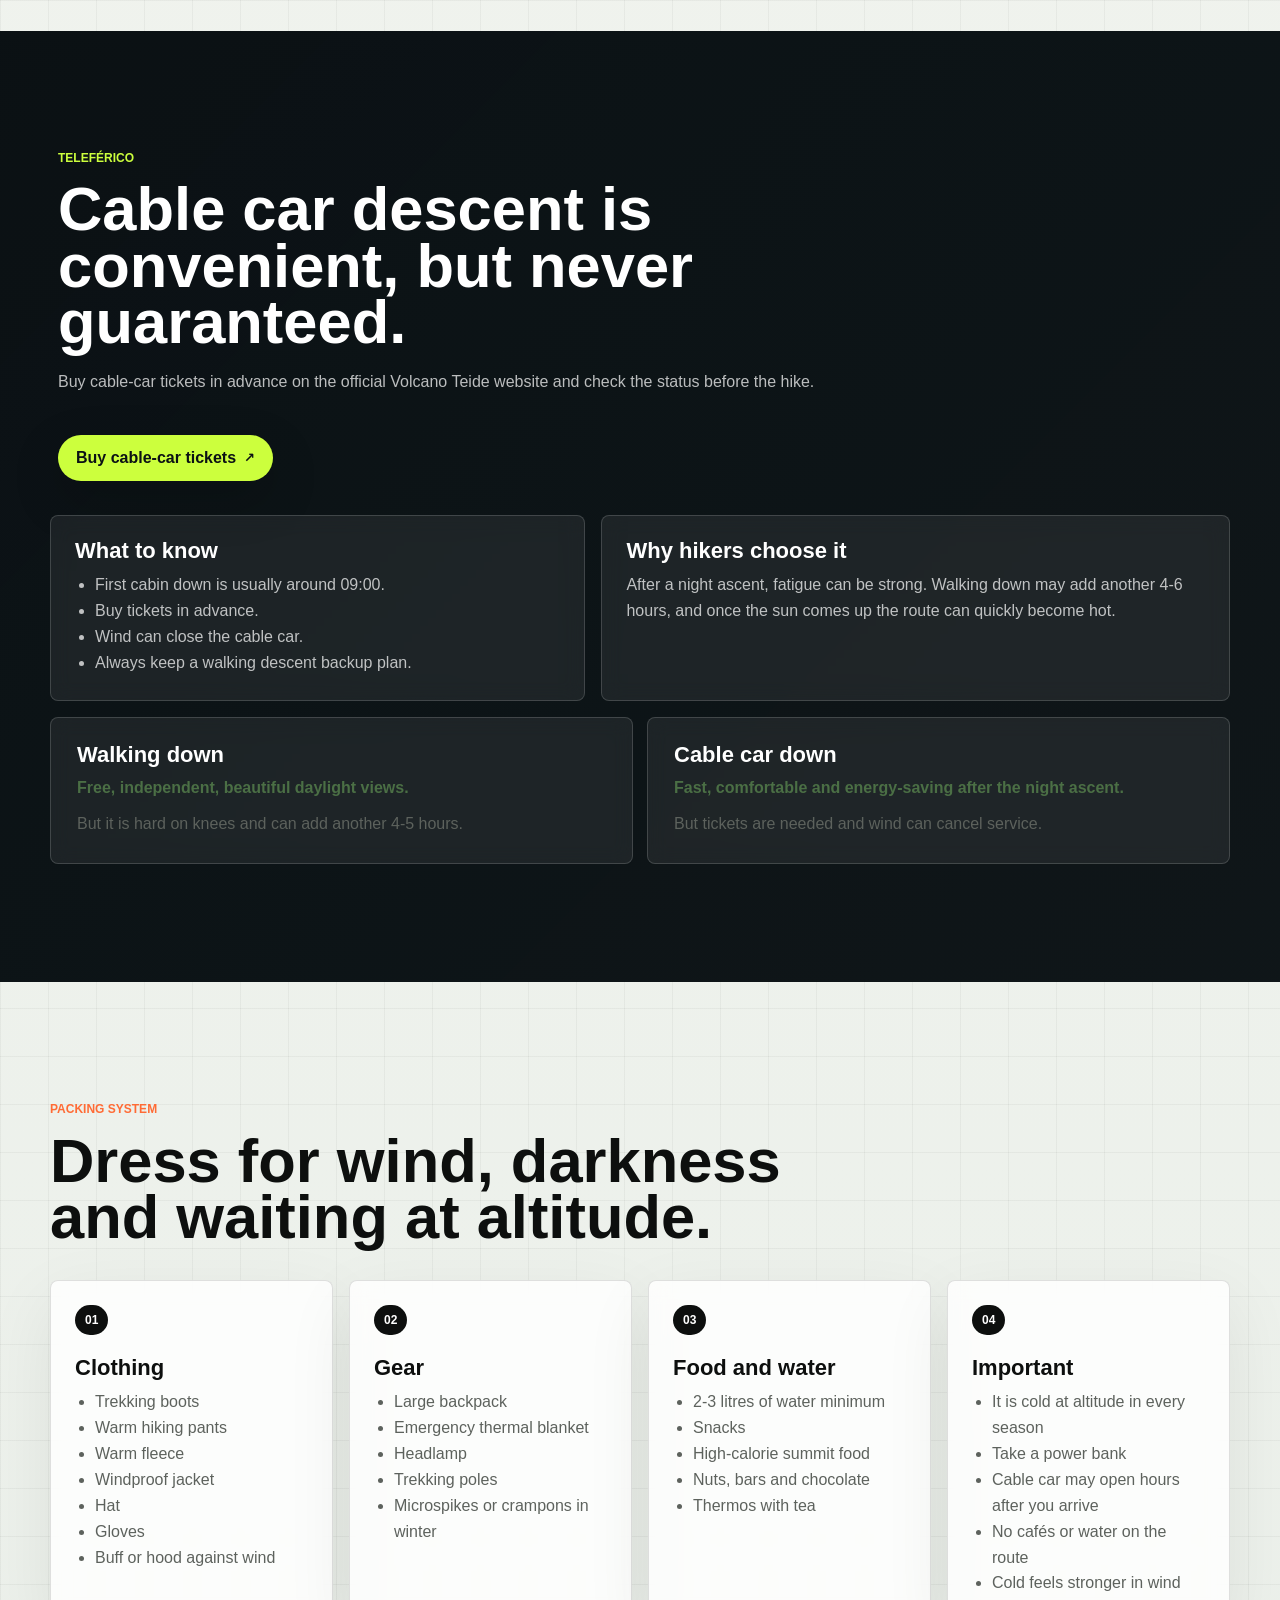
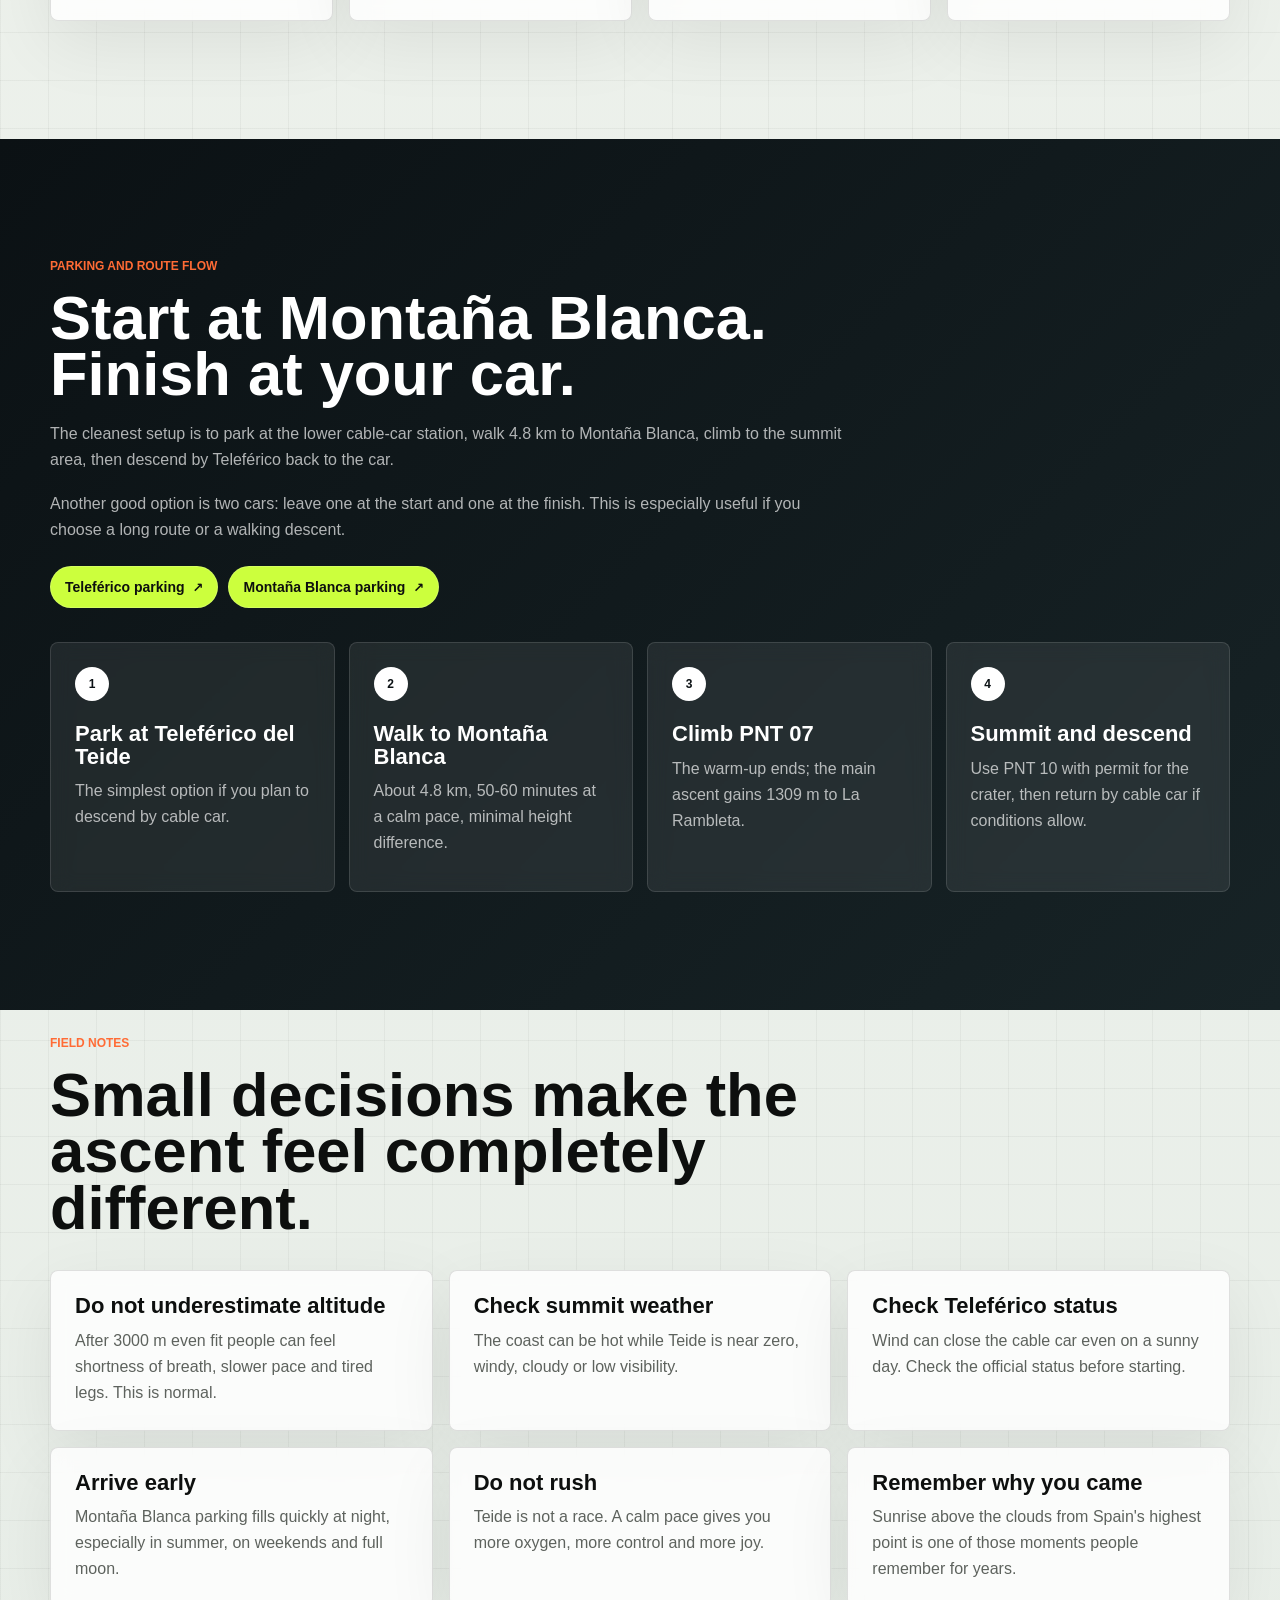
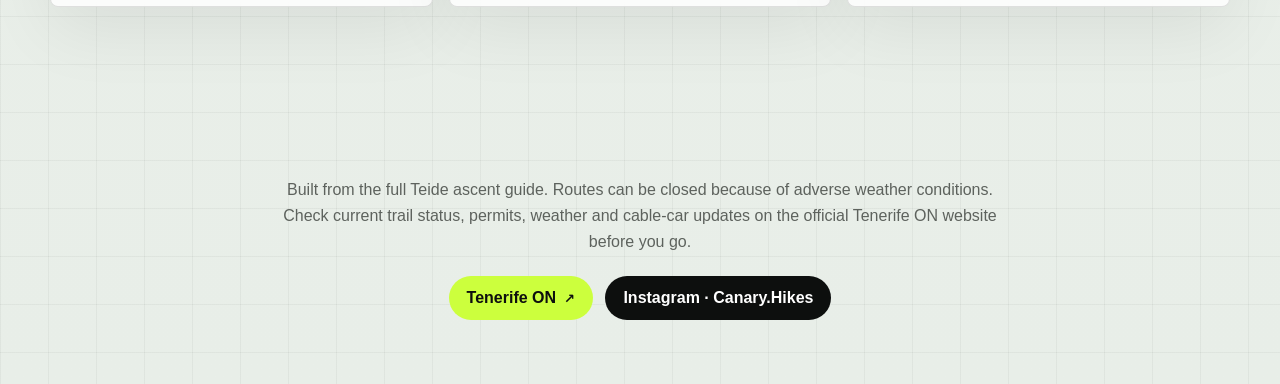
==== commit fb587b4f: "Improve mobile header menu and card spacing" ====
--- a/index.html
+++ b/index.html
@@ -28,6 +28,7 @@
         <span class="brand-mark" aria-hidden="true"><img src="/assets/canary-hikes-logo.png" alt="" /></span>
         <span>Canary.Hikes</span>
       </a>
+      <button class="menu-toggle" type="button" aria-expanded="false" aria-label="Toggle menu">☰</button>
       <nav class="nav" aria-label="Main navigation">
         <a href="/en/hiking-routes/" data-page-link="hiking" data-i18n="siteNav.hiking">Hiking Routes</a>
         <a href="/en/road-trips/" data-page-link="road" data-i18n="siteNav.road">Road Trips</a>
--- a/styles.css
+++ b/styles.css
@@ -71,7 +71,9 @@
   border-radius: 8px;
   backdrop-filter: blur(18px) saturate(1.15);
   box-shadow: 0 18px 60px rgba(0, 0, 0, 0.28);
-}
+  transition: transform .28s ease, opacity .28s ease !important;
+}
+.topbar.topbar-hidden { transform: translate(-50%, -120%); opacity: 0; }
 
 .brand,
 .nav,
@@ -79,6 +81,10 @@
 .hero-actions {
   display: flex;
   align-items: center;
+}
+
+.menu-toggle {
+  display: none;
 }
 
 .brand {
@@ -837,7 +843,7 @@
   padding: 0 15px;
   border-radius: 999px;
   background: var(--acid);
-  color: #fff;
+  color: var(--ink);
   font-weight: 800;
   font-size: 14px;
 }
@@ -932,6 +938,10 @@
 .cable .columns p,
 .cable .columns li {
   color: rgba(255,255,255,.72);
+}
+
+.cable .section-head {
+  padding-inline: 8px;
 }
 
 .section-link {
@@ -1256,29 +1266,136 @@
   margin-top: 6px;
 }
 
-html[lang="ru"] .route-card-unified {
+.route-card-unified {
   max-width: none;
   display: grid;
   grid-template-columns: minmax(0, 1.08fr) minmax(320px, .92fr);
   min-height: 430px;
 }
 
-html[lang="ru"] .route-card-unified > img {
+.route-card-unified .route-copy {
+  display: flex;
+  flex-direction: column;
+  height: 100%;
+}
+
+.route-card-unified > img {
   width: 100%;
   height: 100%;
   min-height: 100%;
   object-fit: cover;
 }
 
-html[lang="ru"] .route-card-unified .stats {
+.route-card-unified .stats {
   grid-template-columns: repeat(3, 1fr);
-}
-
-html[lang="ru"] .route-card-unified .stats div {
+  margin-top: auto;
+  gap: 10px;
+}
+
+.route-card-unified .stats div {
   display: flex;
   flex-direction: column;
   justify-content: space-between;
-  min-height: 92px;
+  min-height: 96px;
+  width: 100%;
+}
+
+.route-card-unified .stats dt,
+.route-card-unified .stats dd {
+  text-align: left;
+}
+
+.route-card-unified .stats dd {
+  font-variant-numeric: tabular-nums;
+}
+
+
+.route-card-unified {
+  align-items: stretch;
+}
+
+.route-card-unified .route-copy > p {
+  margin-bottom: 0;
+}
+
+.route-card-unified .route-note {
+  margin: 22px 0 0;
+  padding: 16px 18px;
+  border-left: 4px solid var(--acid);
+  border-radius: 8px;
+  background: rgba(13, 15, 14, .055);
+  color: var(--ink);
+  font-weight: 700;
+  line-height: 1.5;
+}
+
+.route-card-unified .route-note-light {
+  border-left-color: var(--blue);
+  background: rgba(36, 92, 255, .08);
+}
+
+.route-card-unified .stats {
+  grid-template-columns: repeat(3, minmax(0, 1fr));
+  margin-top: 26px;
+  gap: 12px;
+}
+
+.route-card-unified .stats div {
+  display: grid;
+  align-content: space-between;
+  gap: 8px;
+  min-height: 106px;
+  padding: 16px;
+}
+
+.route-card-unified .stats dt {
+  margin-bottom: 0;
+  line-height: 1.35;
+}
+
+.route-card-unified .stats dd {
+  font-variant-numeric: tabular-nums;
+  line-height: 1.3;
+}
+
+@media (max-width: 940px) {
+  .route-card-unified .route-copy {
+    gap: 0;
+  }
+
+  .route-card-unified .stats {
+    margin-top: 22px;
+  }
+}
+
+@media (max-width: 640px) {
+  .mini-products article {
+    padding: 20px;
+  }
+
+  .mini-products p {
+    line-height: 1.55;
+  }
+
+  .route-card-unified .route-copy {
+    padding: 22px;
+  }
+
+  .route-card-unified .route-note {
+    margin-top: 18px;
+    padding: 14px 16px;
+  }
+
+  .route-card-unified .stats {
+    grid-template-columns: 1fr 1fr;
+    gap: 10px;
+    margin-top: 18px;
+  }
+
+  .route-card-unified .stats div {
+    min-height: 94px;
+    gap: 6px;
+  }
 }
 
 @media (max-width: 940px) {
@@ -1292,7 +1409,9 @@
     order: 3;
     grid-column: 1 / -1;
     justify-content: flex-start;
-    overflow-x: auto;
+    flex-wrap: wrap;
+    row-gap: 8px;
+    overflow-x: visible;
     padding-bottom: 2px;
   }
 
@@ -1302,6 +1421,9 @@
 
   .lang-switch {
     order: 2;
+    justify-self: end;
+    flex-wrap: wrap;
+    max-width: 100%;
   }
 
   .summit-panel {
@@ -1373,8 +1495,9 @@
     top: 8px;
     width: calc(100% - 16px);
     min-height: 0;
-    gap: 9px;
-    padding: 9px;
+    gap: 8px;
+    padding: 10px;
+    grid-template-columns: 1fr auto;
   }
 
   .brand span:last-child {
@@ -1386,31 +1509,64 @@
     height: 48px;
   }
 
+  .menu-toggle {
+    order: 2;
+    display: inline-flex;
+    align-items: center;
+    justify-content: center;
+    min-height: 42px;
+    min-width: 42px;
+    border: 1px solid rgba(255,255,255,.24);
+    border-radius: 8px;
+    background: rgba(255,255,255,.08);
+    color: #fff;
+    font-size: 24px;
+    line-height: 1;
+    cursor: pointer;
+  }
+
   .nav {
+    order: 3;
+    grid-column: 1 / -1;
     gap: 6px;
     padding-bottom: 1px;
+    width: 100%;
+    justify-content: space-between;
+    display: none;
+  }
+
+  .topbar.menu-open .nav,
+  .topbar.menu-open .lang-switch {
+    display: flex;
   }
 
   .nav a {
-    min-height: 40px;
-    padding: 0 12px;
-    font-size: 13px;
+    min-height: 38px;
+    padding: 0 10px;
+    font-size: 12px;
+    flex: 1 1 calc(33.333% - 6px);
   }
 
   .lang-switch {
-    justify-self: end;
+    order: 4;
+    grid-column: 1 / -1;
+    justify-self: stretch;
+    width: 100%;
+    justify-content: space-between;
+    display: none;
   }
 
   .lang-switch a {
-    min-width: 38px;
-    min-height: 38px;
-    padding: 0 9px;
-    font-size: 13px;
+    min-width: 0;
+    min-height: 36px;
+    padding: 0 8px;
+    font-size: 12px;
+    flex: 1 1 0;
   }
 
   .hero {
-    min-height: 94vh;
-    padding: 104px 18px 44px;
+    min-height: auto;
+    padding: 176px 18px 44px;
   }
 
   .shop-hero {
@@ -1437,7 +1593,7 @@
 
   .section-pad {
     width: calc(100% - 28px);
-    padding: 76px 0;
+    padding: 64px 0;
   }
 
   .plan-flow,
@@ -1457,8 +1613,9 @@
   }
 
   .intro p:last-child {
-    margin-top: 8px;
-    font-size: 18px;
+    margin-top: 14px;
+    font-size: 17px;
+    line-height: 1.65;
   }
 
   .visual-card {
@@ -1486,7 +1643,18 @@
 
   .route-card.compact > img,
   .route-card.featured img {
-    min-height: 280px;
+    min-height: 220px;
+    height: auto;
+    max-height: none;
+    object-fit: cover;
+    object-position: center;
+    background: transparent;
+  }
+
+  p,
+  li,
+  dd {
+    line-height: 1.72;
   }
 
   .teide-diagram svg {
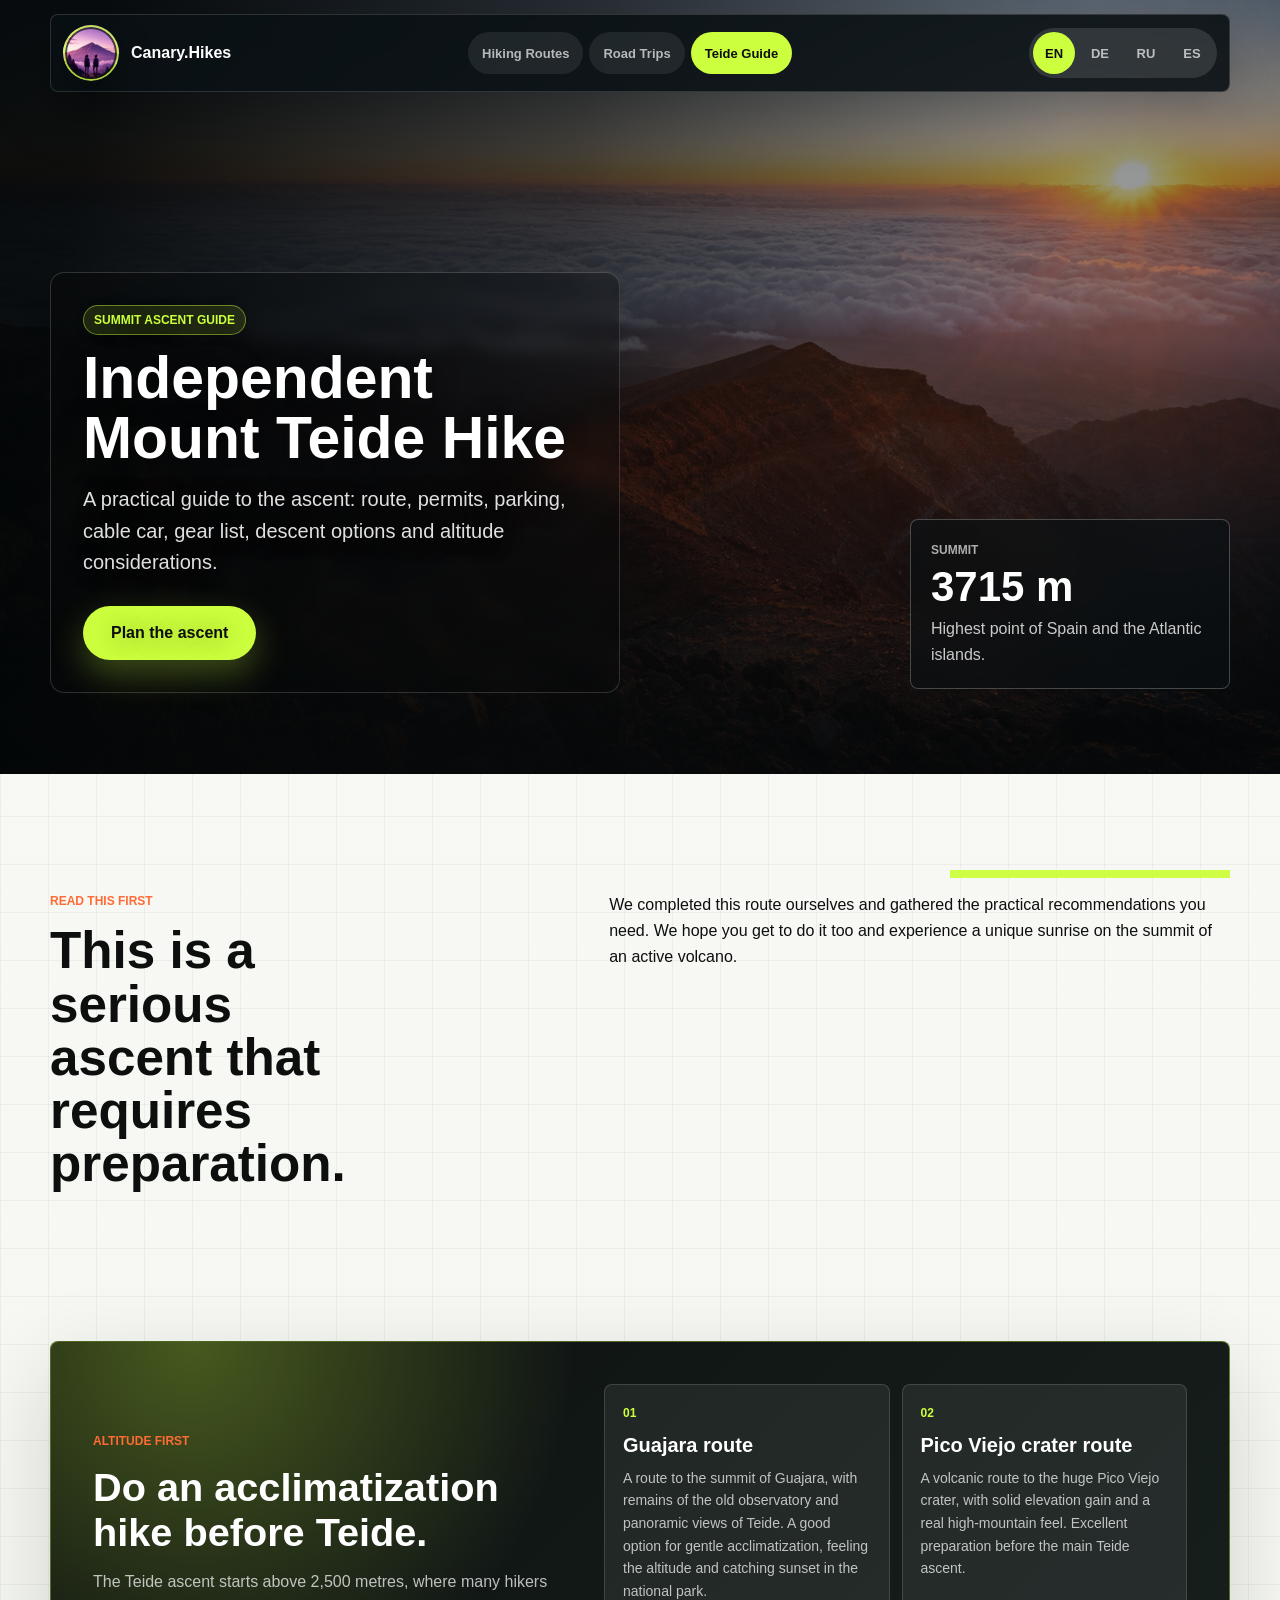
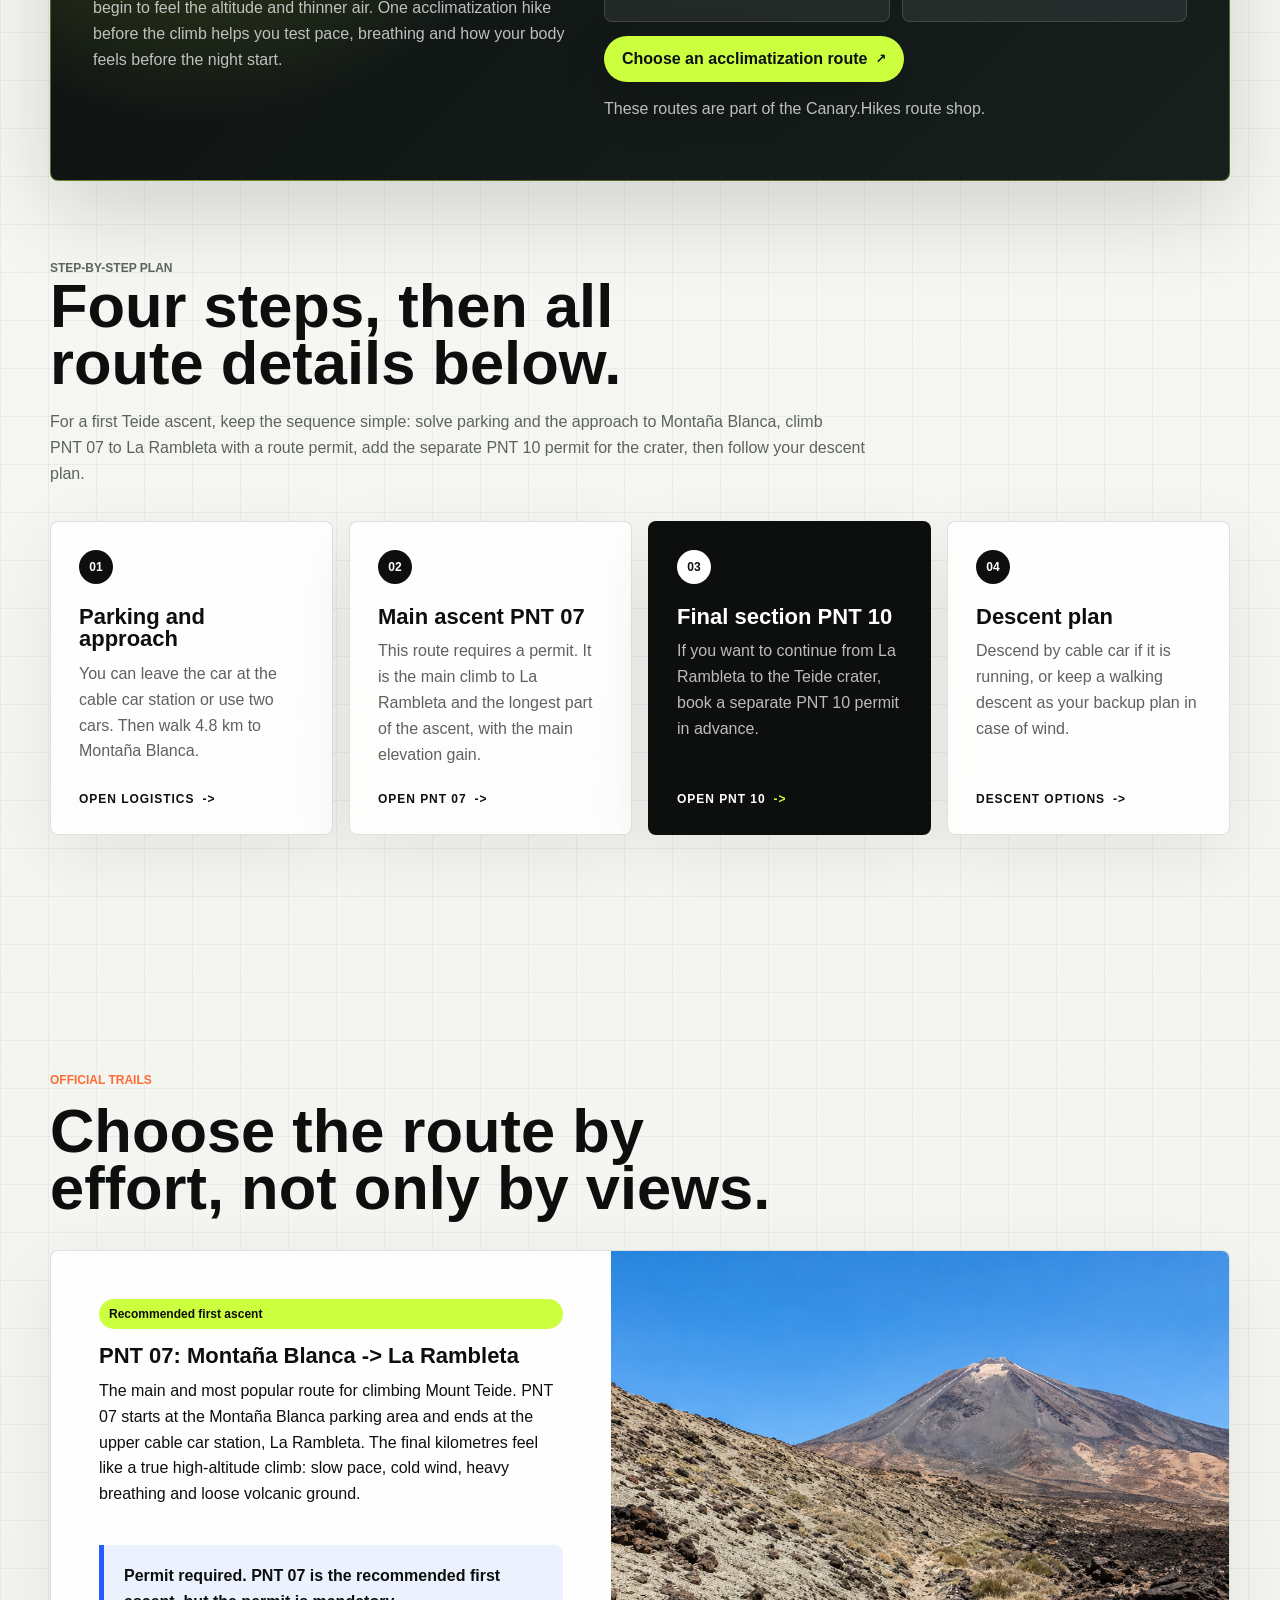
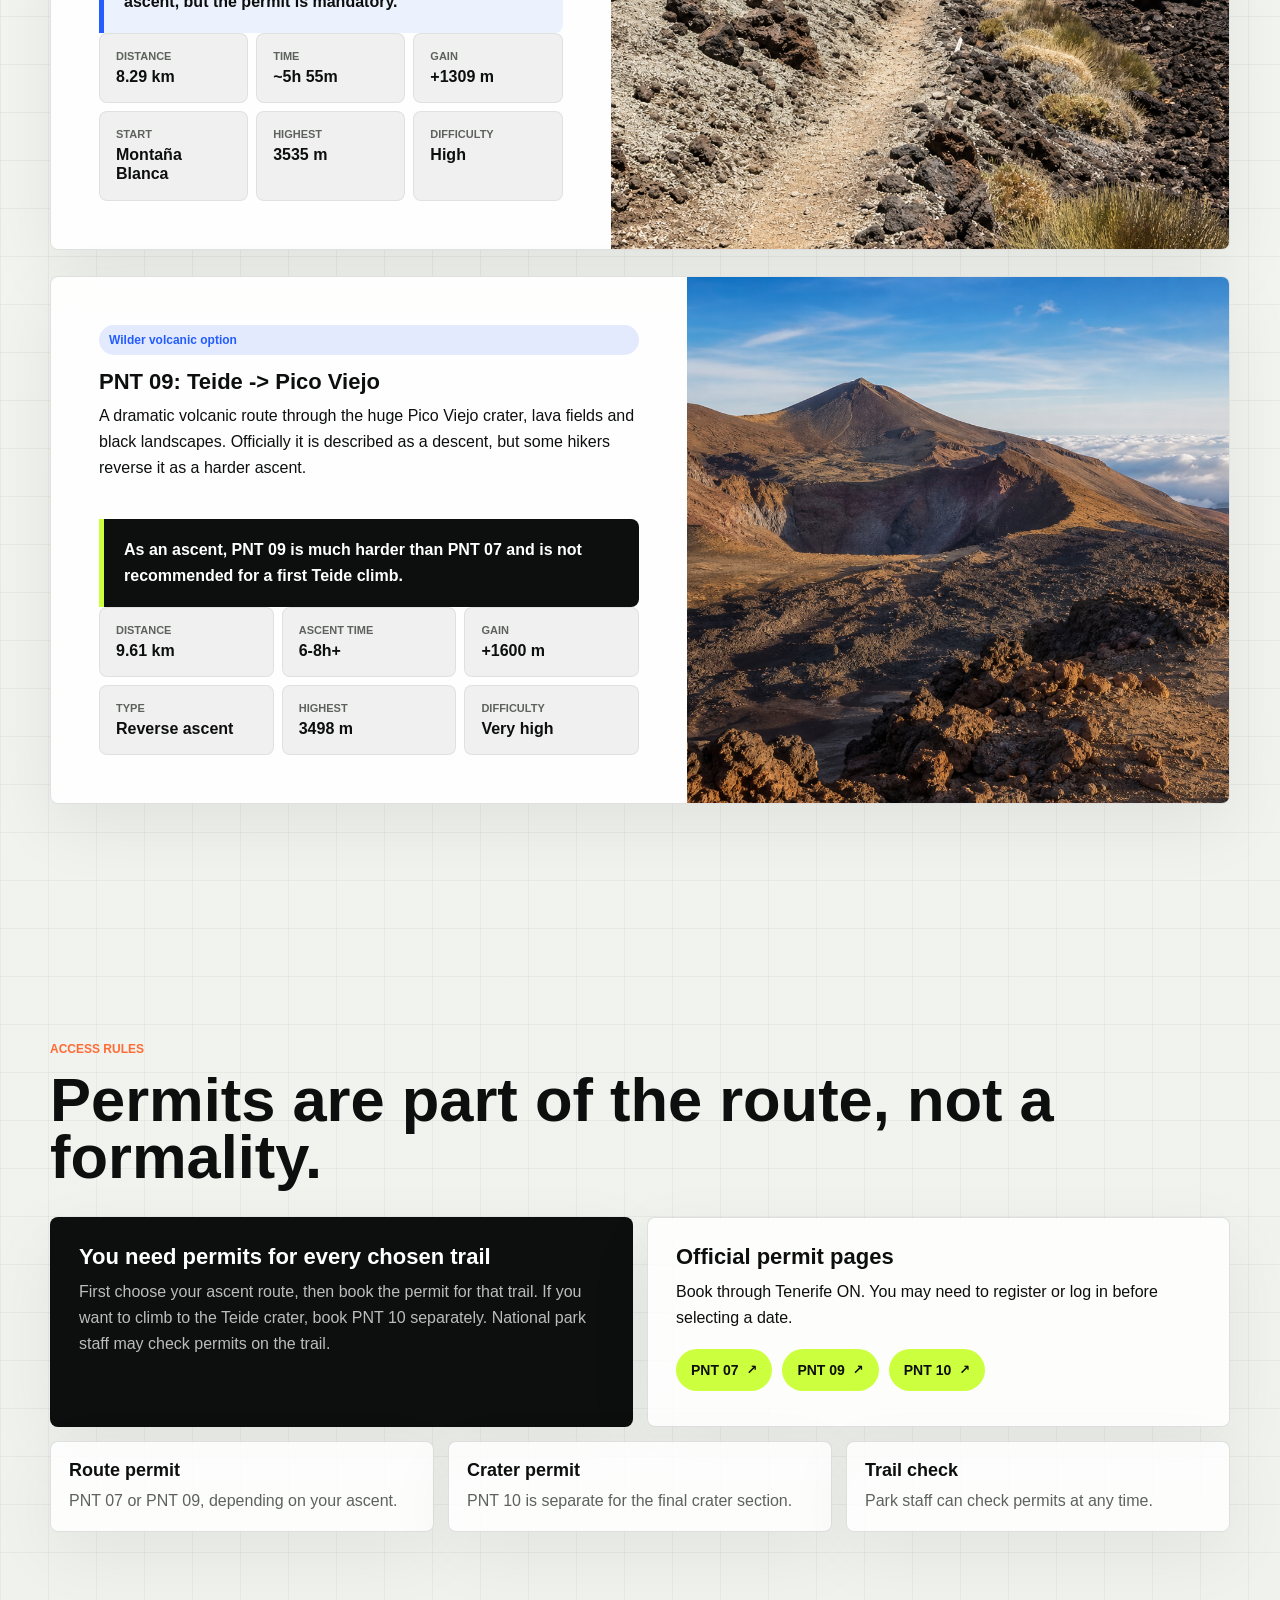
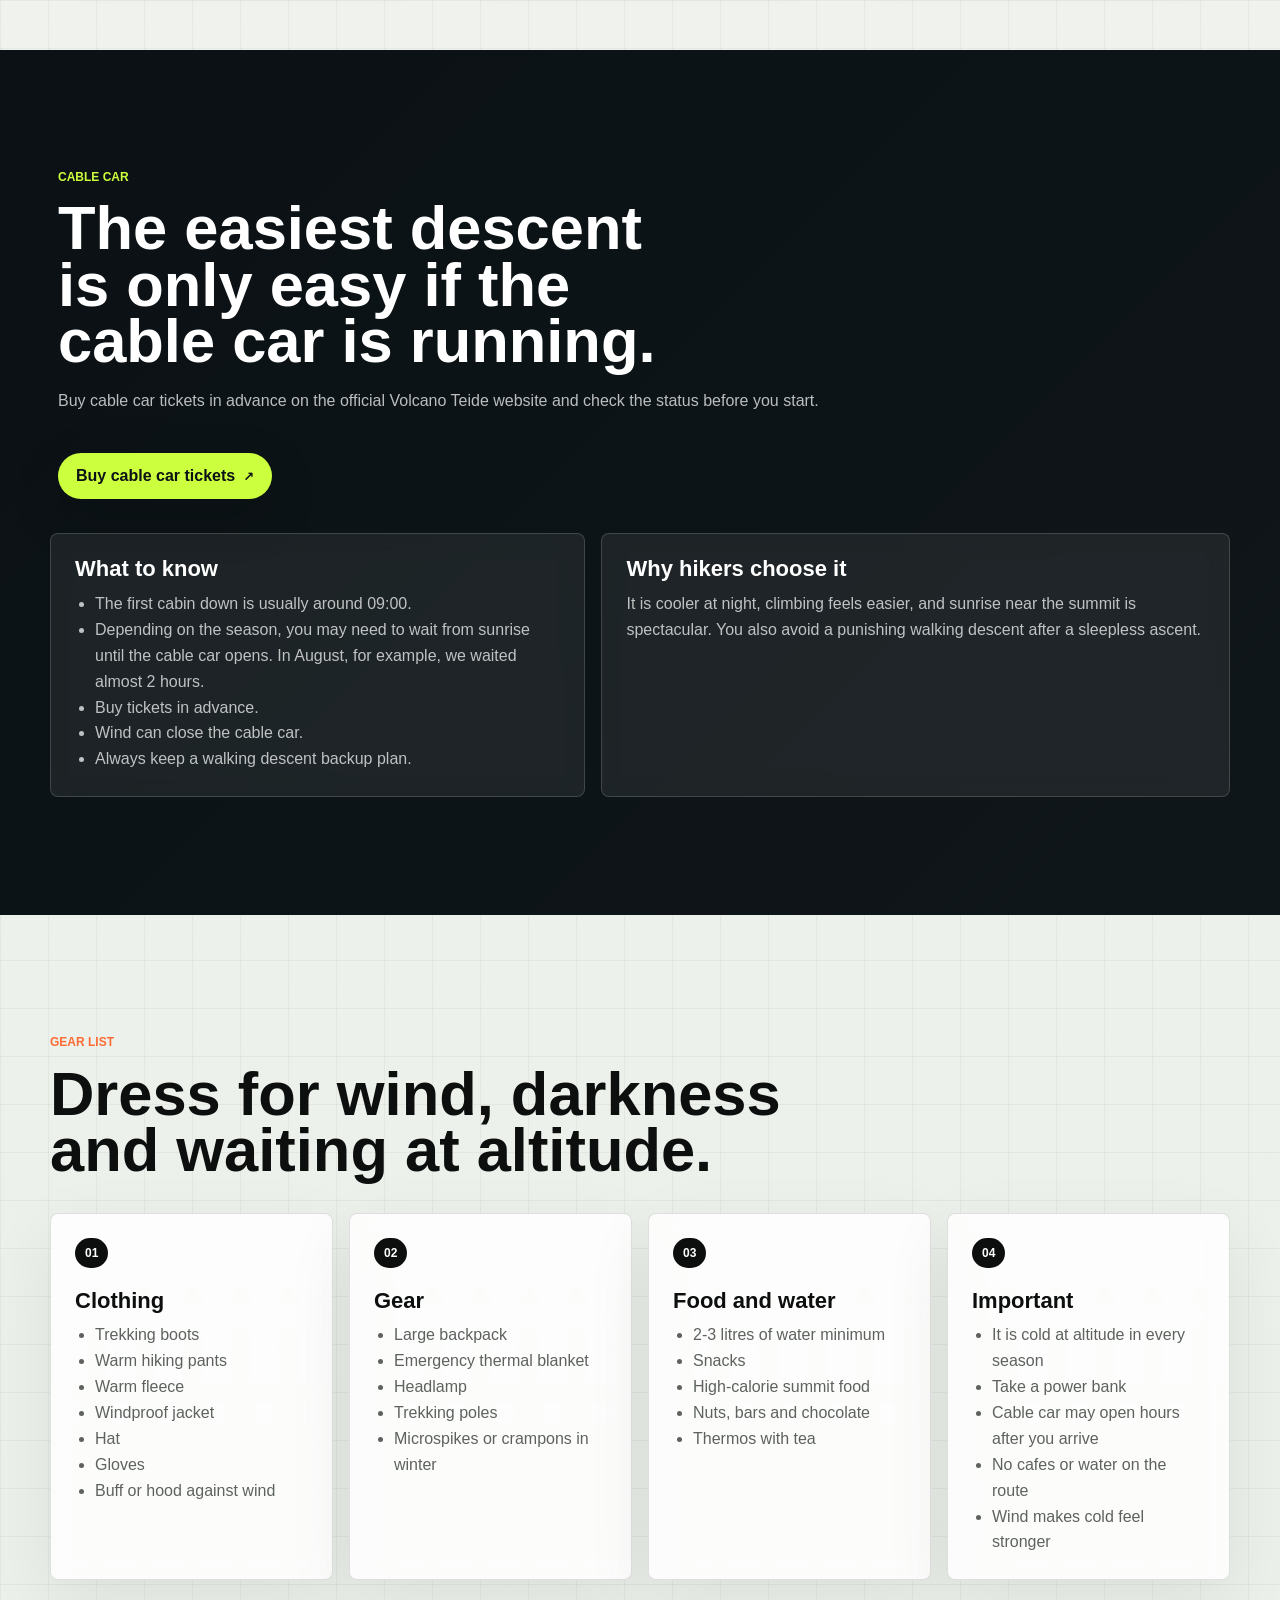
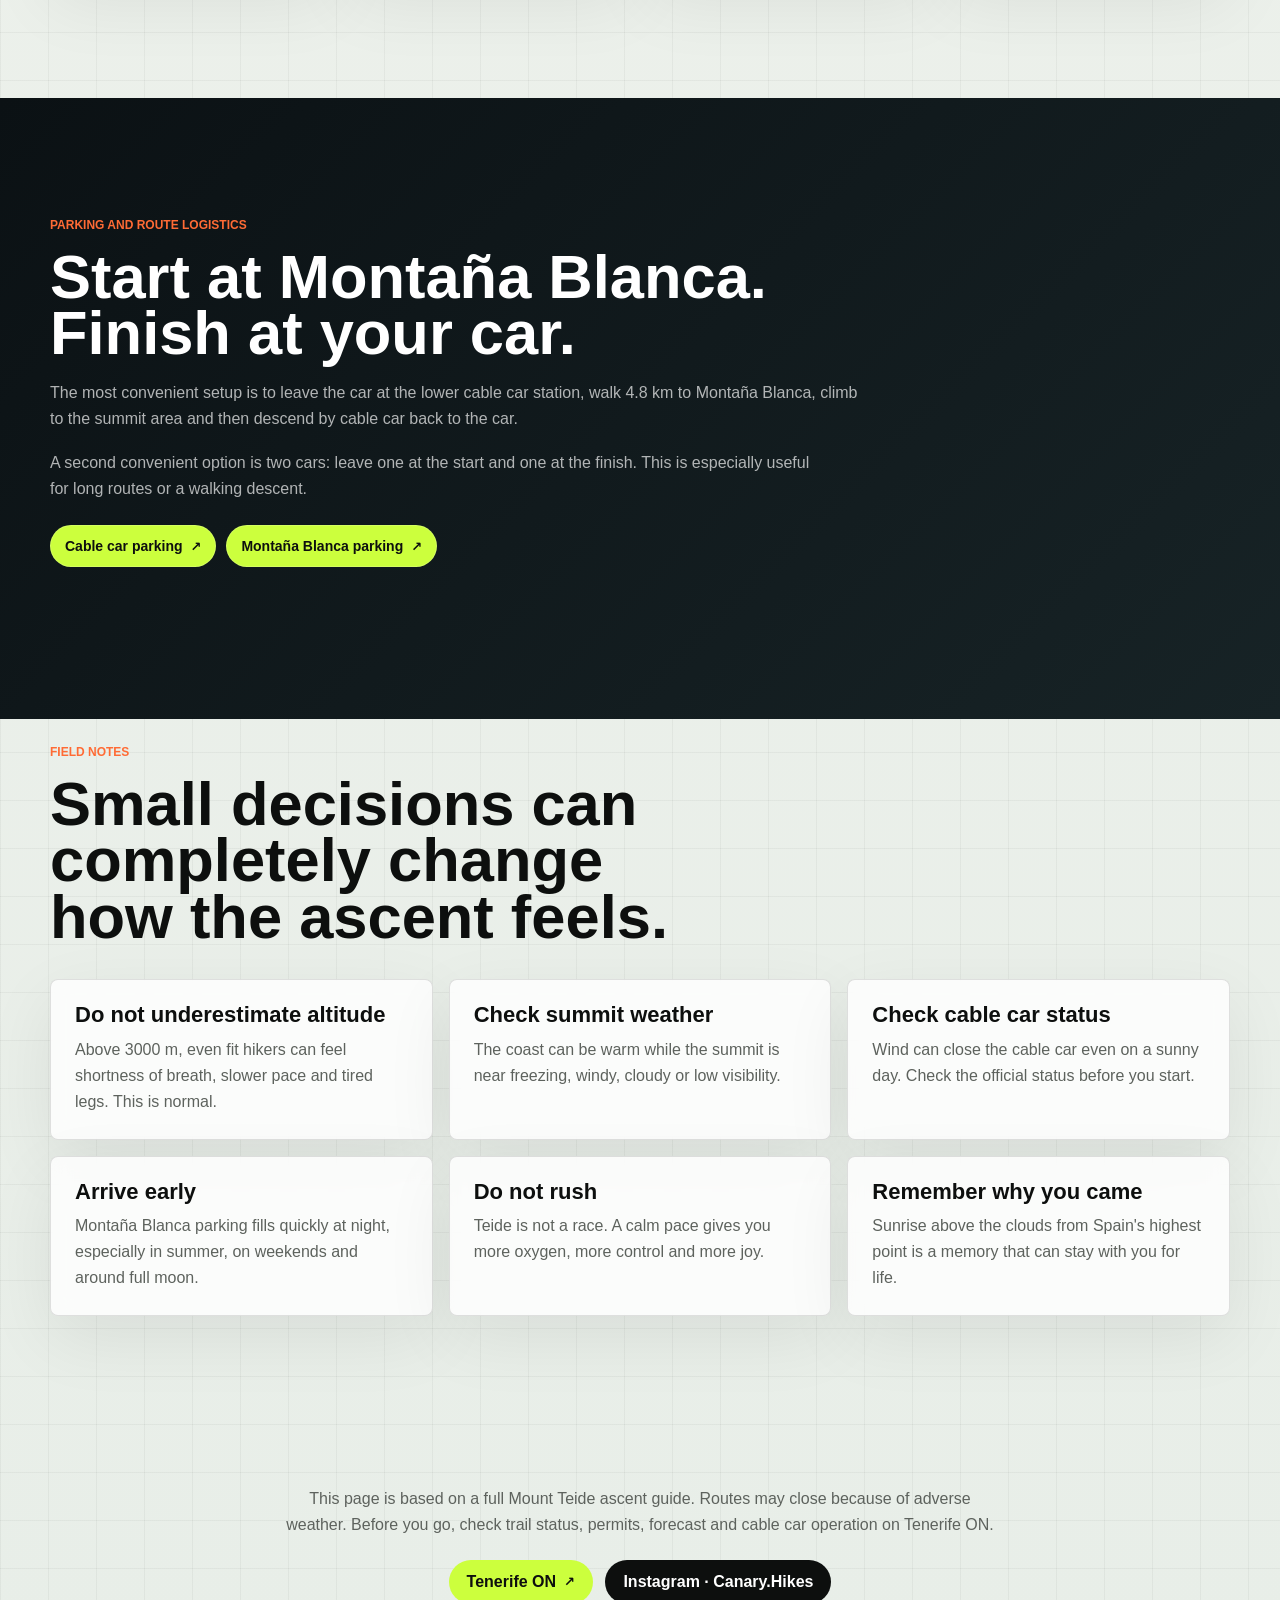
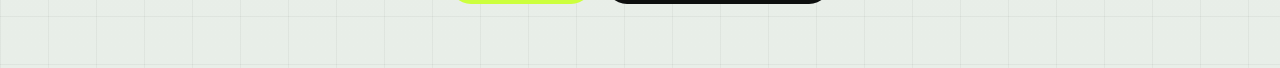
==== commit 38a3cd78: "Remove stale Teide mobile content" ====
--- a/index.html
+++ b/index.html
@@ -19,7 +19,7 @@
     <meta property="og:description" content="Plan the Mount Teide night hike with routes, permits, cable car, parking, gear and descent advice." />
     <meta property="og:type" content="website" />
     <meta property="og:image" content="/assets/teide-sunrise.png" />
-    <link rel="stylesheet" href="/styles.css" />
+    <link rel="stylesheet" href="/styles.css?v=46" />
     <link rel="icon" type="image/png" href="/assets/canary-hikes-logo.png" />
   </head>
   <body>
@@ -189,10 +189,6 @@
           <article><h3 data-i18n="cable.know">What to know</h3><ul id="cable-list"></ul></article>
           <article><h3 data-i18n="cable.why">Why hikers choose it</h3><p data-i18n="cable.whyText">Cooler night temperatures, easier climbing, a spectacular summit sunrise and no punishing walking descent after a sleepless ascent.</p></article>
         </div>
-        <div class="compare cable-compare">
-          <article><h3 data-i18n="descent.walk">Walking down</h3><strong data-i18n="descent.walkPro">Free, independent, beautiful daylight views.</strong><p data-i18n="descent.walkCon">But it is hard on knees and can add another 4-5 hours.</p></article>
-          <article><h3 data-i18n="descent.cable">Cable car down</h3><strong data-i18n="descent.cablePro">Fast, comfortable and energy-saving after the night ascent.</strong><p data-i18n="descent.cableCon">But tickets are needed and wind can cancel service.</p></article>
-        </div>
       </section>
 
       <section id="gear" class="gear section-pad">
@@ -210,15 +206,9 @@
           <p data-i18n="logistics.copy">The cleanest setup is to park at the lower cable-car station, walk 4.8 km to Montaña Blanca, climb to the summit area, then descend by Teleférico back to the car.</p>
           <p class="parking-note" data-i18n="logistics.twoCars">Another good option is two cars: leave one at the start and one at the finish. This is especially useful if you choose a long route or a walking descent.</p>
           <div class="map-links" aria-label="Google Maps parking links">
-            <a href="https://www.google.com/maps/search/?api=1&query=Telef%C3%A9rico%20del%20Teide%20Parking" target="_blank" rel="noreferrer" data-i18n="maps.teleferico">Teleférico parking</a>
+            <a href="https://www.google.com/maps/search/?api=1&query=Telef%C3%A9rico%20del%20Teide%20Parking" target="_blank" rel="noreferrer" data-i18n="maps.teleferico">Cable car parking</a>
             <a href="https://www.google.com/maps/search/?api=1&query=Parking%20Monta%C3%B1a%20Blanca%20Teide" target="_blank" rel="noreferrer" data-i18n="maps.montana">Montaña Blanca parking</a>
           </div>
-        </div>
-        <div class="timeline">
-          <article><span>1</span><h3 data-i18n="logistics.step1">Park at Teleférico del Teide</h3><p data-i18n="logistics.step1Text">The simplest option if you plan to descend by cable car.</p></article>
-          <article><span>2</span><h3 data-i18n="logistics.step2">Walk to Montaña Blanca</h3><p data-i18n="logistics.step2Text">About 4.8 km, 50-60 minutes at a calm pace, minimal height difference.</p></article>
-          <article><span>3</span><h3 data-i18n="logistics.step3">Climb PNT 07</h3><p data-i18n="logistics.step3Text">The warm-up ends; the main ascent gains 1309 m to La Rambleta.</p></article>
-          <article><span>4</span><h3 data-i18n="logistics.step4">Summit and descend</h3><p data-i18n="logistics.step4Text">Use PNT 10 with permit for the crater, then return by cable car if conditions allow.</p></article>
         </div>
       </section>
 
@@ -238,6 +228,6 @@
       <a class="instagram-link" href="https://www.instagram.com/Canary.Hikes" target="_blank" rel="noreferrer">Instagram · Canary.Hikes</a>
     </footer>
 
-    <script src="/app.js?v=39"></script>
+    <script src="/app.js?v=46"></script>
   </body>
 </html>
--- a/styles.css
+++ b/styles.css
@@ -51,6 +51,8 @@
 img {
   display: block;
   width: 100%;
+  max-width: 100%;
+  height: auto;
 }
 
 .topbar {
@@ -62,7 +64,7 @@
   min-height: 64px;
   transform: translateX(-50%);
   display: grid;
-  grid-template-columns: auto 1fr auto;
+  grid-template-columns: auto minmax(0, 1fr) auto;
   align-items: center;
   gap: 14px;
   padding: 10px 12px;
@@ -126,19 +128,20 @@
 }
 
 .nav {
+  min-width: 0;
   justify-content: center;
-  gap: 8px;
-}
-
+  gap: 6px;
+  flex-wrap: wrap;
+}
 .nav a,
 .lang-switch a {
   min-height: 42px;
   display: inline-flex;
   align-items: center;
   justify-content: center;
-  padding: 0 16px;
+  padding: 0 14px;
   border-radius: 999px;
-  font-size: 14px;
+  font-size: 13px;
   font-weight: 850;
   line-height: 1;
   color: rgba(255, 255, 255, 0.68);
@@ -173,25 +176,28 @@
 
 .hero {
   position: relative;
-  min-height: 94vh;
+  min-height: clamp(620px, 86vh, 860px);
+  display: grid;
+  grid-template-columns: minmax(0, 1fr) minmax(250px, 320px);
+  justify-content: space-between;
+  align-items: end;
+  gap: clamp(20px, 3vw, 42px);
+  overflow: clip;
+  padding: clamp(116px, 13vh, 146px) max(24px, calc((100vw - var(--max)) / 2)) clamp(56px, 9vh, 96px);
+  background: #050708;
+}
+
+.shop-page {
+  min-height: 100vh;
+}
+
+.shop-hero {
+  position: relative;
+  min-height: clamp(560px, 70vh, 820px);
   display: grid;
   align-items: end;
-  overflow: hidden;
-  padding: 132px max(24px, calc((100vw - var(--max)) / 2)) 92px;
-  background: #050708;
-}
-
-.shop-page {
-  min-height: 100vh;
-}
-
-.shop-hero {
-  position: relative;
-  min-height: 62vh;
-  display: grid;
-  align-items: end;
-  overflow: hidden;
-  padding: 136px max(24px, calc((100vw - var(--max)) / 2)) 58px;
+  overflow: visible;
+  padding: clamp(124px, 14vh, 156px) max(24px, calc((100vw - var(--max)) / 2)) clamp(64px, 10vh, 92px);
   background: #050708;
 }
 
@@ -205,7 +211,7 @@
 
 .shop-hero > img {
   object-fit: cover;
-  object-position: center 58%;
+  object-position: center 46%;
 }
 
 .shop-hero-content {
@@ -215,6 +221,34 @@
   color: #fff;
 }
 
+.shop-hero-hiking .shop-hero-content {
+  max-width: min(760px, 100%);
+  padding: clamp(26px, 3vw, 38px);
+  border: 1px solid rgba(255, 255, 255, 0.2);
+  border-radius: 18px;
+  background: linear-gradient(124deg, rgba(9, 30, 50, 0.16), rgba(16, 43, 66, 0.05));
+  backdrop-filter: blur(4px);
+  text-shadow: none;
+}
+
+.shop-hero-hiking .shop-hero-content .eyebrow {
+  display: inline-flex;
+  margin-bottom: 18px;
+  min-height: 0;
+  padding: 0;
+  border: 0;
+  border-radius: 0;
+  background: transparent;
+  color: rgba(223, 255, 106, 0.95);
+  letter-spacing: 0.08em;
+  text-transform: uppercase;
+}
+
+.shop-hero-hiking .shop-hero-content .hero-copy {
+  max-width: 48ch;
+  line-height: 1.62;
+}
+
 .shop-hero h1 {
   max-width: 760px;
   margin-bottom: 18px;
@@ -223,8 +257,54 @@
 }
 
 .shop-hero .hero-copy {
-  max-width: 690px;
+  max-width: 64ch;
   font-size: 18px;
+}
+
+.shop-hero .hero-copy > .hero-bullet-grid {
+  margin-top: 16px;
+}
+
+.shop-hero-hiking h1 {
+  margin-bottom: 22px;
+}
+
+.shop-hero-hiking .hero-actions {
+  margin-top: 34px;
+}
+
+.shop-hero-hiking .hero-shade {
+  background:
+    radial-gradient(78% 66% at 18% 44%, rgba(11, 34, 56, 0.17) 0%, rgba(11, 34, 56, 0.07) 52%, rgba(11, 34, 56, 0) 80%),
+    linear-gradient(180deg, rgba(11, 31, 50, 0.02) 0%, rgba(11, 31, 50, 0.01) 46%, rgba(11, 31, 50, 0.08) 100%);
+}
+
+.hero-bullet-grid {
+  display: grid;
+  grid-template-columns: repeat(3, minmax(0, 1fr));
+  gap: 0.75rem;
+  margin-top: 0.85rem;
+}
+
+.hero-bullet-card {
+  display: flex;
+  flex-direction: column;
+  gap: 0.35rem;
+  padding: 0.85rem 0.95rem;
+  border-radius: 14px;
+  background: linear-gradient(145deg, rgba(11, 23, 42, 0.76), rgba(28, 52, 78, 0.58));
+  border: 1px solid rgba(224, 204, 173, 0.28);
+  box-shadow: 0 14px 32px rgba(8, 16, 29, 0.32);
+}
+
+.hero-bullet-card strong {
+  color: #f4e2c6;
+  font-weight: 700;
+  letter-spacing: 0.01em;
+}
+
+.hero-bullet-card span {
+  color: rgba(244, 248, 255, 0.92);
 }
 
 .shop-section {
@@ -246,6 +326,24 @@
   border-radius: 8px;
   background: rgba(255,255,255,.86);
   box-shadow: 0 22px 70px rgba(16, 17, 16, .07);
+}
+
+.product-card {
+  position: relative;
+  overflow: hidden;
+}
+
+.product-card h3 {
+  margin: 0 0 10px;
+  min-height: 52px;
+}
+
+.product-card::after {
+  content: "";
+  position: absolute;
+  inset: 0;
+  pointer-events: none;
+  background: linear-gradient(160deg, rgba(36,92,255,.05), transparent 36%);
 }
 
 .product-index {
@@ -321,16 +419,83 @@
 
 .hero-shade {
   background:
-    linear-gradient(90deg, rgba(4, 7, 8, 0.94), rgba(8, 10, 10, 0.58) 48%, rgba(8, 10, 10, 0.18)),
-    linear-gradient(0deg, rgba(5, 7, 8, 0.84), rgba(8, 10, 10, 0.06) 62%);
+    linear-gradient(102deg, rgba(3, 6, 7, 0.92) 8%, rgba(7, 9, 10, 0.66) 42%, rgba(7, 10, 10, 0.2) 76%),
+    linear-gradient(0deg, rgba(4, 6, 7, 0.9) 3%, rgba(9, 10, 11, 0.24) 56%, rgba(9, 10, 11, 0.32) 100%);
+  z-index: 1;
+}
+
+.hero-atmosphere {
+  position: absolute;
+  inset: 0;
+  z-index: 0;
+  overflow: hidden;
+  pointer-events: none;
+}
+
+.haze,
+.ridge,
+.sun-glow {
+  position: absolute;
+}
+
+.haze {
+  inset: auto -18% 0;
+  height: 54%;
+  background: radial-gradient(ellipse at center, rgba(227, 236, 255, 0.2) 0%, rgba(227, 236, 255, 0) 72%);
+  filter: blur(8px);
+}
+
+.haze-back {
+  bottom: 14%;
+  opacity: 0.34;
+  animation: drift 28s ease-in-out infinite alternate;
+}
+
+.haze-front {
+  bottom: -8%;
+  opacity: 0.24;
+  animation: drift 34s ease-in-out infinite alternate-reverse;
+}
+
+.ridge {
+  inset: auto -8% -2%;
+  height: 46%;
+  background: linear-gradient(180deg, rgba(21, 25, 27, 0.08), rgba(10, 13, 14, 0.78) 54%, rgba(7, 8, 9, 0.95));
+  clip-path: polygon(0% 100%, 10% 71%, 18% 79%, 29% 59%, 42% 73%, 55% 48%, 63% 58%, 75% 37%, 88% 55%, 100% 44%, 100% 100%);
+}
+
+.ridge-two {
+  inset: auto -15% -1%;
+  height: 38%;
+  opacity: 0.78;
+  filter: blur(2px);
+  clip-path: polygon(0% 100%, 8% 84%, 22% 68%, 34% 79%, 48% 62%, 62% 70%, 75% 57%, 91% 65%, 100% 52%, 100% 100%);
+}
+
+.sun-glow {
+  top: 9%;
+  right: 7%;
+  width: min(420px, 46vw);
+  aspect-ratio: 1;
+  border-radius: 999px;
+  background: radial-gradient(circle, rgba(255, 194, 109, 0.38), rgba(255, 194, 109, 0.02) 70%);
+  filter: blur(4px);
+  animation: pulse-light 16s ease-in-out infinite alternate;
 }
 
 .hero-content {
   position: relative;
-  max-width: 720px;
+  width: 100%;
+  max-width: min(64ch, 100%);
+  padding: clamp(20px, 2.8vw, 32px);
+  border: 1px solid rgba(255, 255, 255, 0.16);
+  border-radius: 14px;
+  background: linear-gradient(132deg, rgba(8, 10, 11, 0.56), rgba(8, 10, 11, 0.22));
+  backdrop-filter: blur(8px);
   color: #fff;
   text-shadow: 0 2px 28px rgba(0, 0, 0, 0.46);
   z-index: 2;
+  animation: hero-reveal .9s ease-out both;
 }
 
 .eyebrow {
@@ -369,6 +534,25 @@
   letter-spacing: 0;
 }
 
+.hero h1 {
+  max-width: 20ch;
+  margin-bottom: 16px;
+  font-size: clamp(34px, 4.6vw, 64px);
+  line-height: 1.02;
+  text-wrap: balance;
+}
+
+html[lang="ru"] .hero h1 {
+  max-width: 100%;
+  font-size: clamp(36px, 3.2vw, 50px);
+  line-height: 1.08;
+  overflow-wrap: normal;
+}
+
+html[lang="ru"] .hero-content {
+  max-width: min(72ch, 100%);
+}
+
 h2 {
   margin-bottom: 0;
   font-family: "Arial Black", "SF Pro Display", "Helvetica Neue", Arial, sans-serif;
@@ -392,15 +576,124 @@
 }
 
 .hero-copy {
-  max-width: 620px;
-  color: rgba(255, 255, 255, 0.82);
-  font-size: 18px;
+  max-width: 56ch;
+  color: rgba(255, 255, 255, 0.88);
+  font-size: clamp(16px, 1.8vw, 20px);
+  line-height: 1.56;
 }
 
 .hero-actions {
   gap: 10px;
   flex-wrap: wrap;
   margin-top: 28px;
+}
+
+.hero-routes .hero-content {
+  max-width: min(720px, 100%);
+  padding: 0;
+  border: 0;
+  border-radius: 0;
+  background: none;
+  backdrop-filter: none;
+  box-shadow: none;
+}
+
+.hero-routes {
+  min-height: clamp(680px, 84vh, 780px);
+  grid-template-columns: minmax(0, 760px);
+  justify-content: start;
+  align-items: center;
+  padding-top: clamp(124px, 13vh, 154px);
+  padding-bottom: clamp(68px, 9vh, 102px);
+}
+
+.hero-routes .hero-shade {
+  background:
+    radial-gradient(84% 72% at 24% 42%, rgba(6, 10, 13, 0.46) 0%, rgba(6, 10, 13, 0.18) 56%, rgba(6, 10, 13, 0) 100%),
+    linear-gradient(180deg, rgba(10, 13, 11, 0.06) 0%, rgba(10, 13, 11, 0.28) 100%);
+}
+
+.hero-routes .hero-content {
+  position: relative;
+  isolation: isolate;
+}
+
+.hero-routes .hero-content::before {
+  content: "";
+  position: absolute;
+  inset: -12% -9% -16% -10%;
+  z-index: -1;
+  pointer-events: none;
+  background:
+    radial-gradient(130% 100% at 22% 42%, rgba(8, 12, 15, 0.56) 0%, rgba(8, 12, 15, 0.24) 52%, rgba(8, 12, 15, 0) 100%),
+    linear-gradient(100deg, rgba(8, 12, 15, 0.34) 0%, rgba(8, 12, 15, 0.14) 54%, rgba(8, 12, 15, 0) 100%);
+  filter: blur(2px);
+}
+
+.hero-routes .hero-content h1 {
+  max-width: 18ch;
+  margin-bottom: 24px;
+  font-size: clamp(44px, 5.8vw, 74px);
+  line-height: 0.98;
+  letter-spacing: -0.02em;
+  text-wrap: pretty;
+}
+
+.hero-routes .hero-copy {
+  color: rgba(242, 246, 243, 0.92);
+  max-width: min(64ch, 100%);
+  font-size: clamp(17px, 1.7vw, 20px);
+  line-height: 1.58;
+}
+
+.hero-routes .hero-actions {
+  margin-top: 30px;
+  min-height: 54px;
+}
+
+.hero-routes .eyebrow {
+  margin-bottom: 20px;
+  padding: 0;
+  border: 0;
+  border-radius: 0;
+  background: none;
+  color: var(--acid);
+  letter-spacing: 0.08em;
+  text-transform: uppercase;
+  font-size: 12px;
+  font-weight: 800;
+}
+
+.hero-routes > img {
+  object-fit: cover;
+  object-position: 55% center;
+  filter: brightness(1.04) saturate(1.03);
+}
+
+.hero-benefits {
+  list-style: none;
+  margin: 14px 0 0;
+  padding: 0;
+  display: flex;
+  flex-wrap: wrap;
+  gap: 10px 12px;
+  max-width: 720px;
+}
+
+.hero-benefits li {
+  margin: 0;
+  display: flex;
+  align-items: center;
+  padding: 10px 14px;
+  border-radius: 12px;
+  font-size: 14.5px;
+  line-height: 1.35;
+  color: rgba(249, 252, 255, 0.97);
+  background: linear-gradient(152deg, rgba(9, 32, 54, 0.42), rgba(22, 60, 93, 0.24));
+  border: 1px solid rgba(229, 241, 255, 0.3);
+  text-wrap: pretty;
+  flex: 1 1 280px;
+  min-width: min(100%, 220px);
 }
 
 .primary-btn,
@@ -417,7 +710,17 @@
 .primary-btn {
   background: var(--acid);
   color: var(--ink);
-  box-shadow: 0 18px 50px rgba(204,255,61,.2);
+  box-shadow: 0 14px 34px rgba(204,255,61,.28);
+  min-height: 54px;
+  padding: 0 28px;
+  transition: transform .2s ease, box-shadow .2s ease, filter .2s ease;
+}
+
+.primary-btn:hover {
+  transform: translateY(-1px);
+  background: var(--lava);
+  color: #fff;
+  box-shadow: 0 16px 34px rgba(255,107,53,.28);
 }
 
 .ghost-btn {
@@ -426,11 +729,9 @@
 }
 
 .summit-panel {
-  position: absolute;
-  right: max(24px, calc((100vw - var(--max)) / 2));
-  bottom: 72px;
-  width: min(270px, calc(100vw - 48px));
-  padding: 18px;
+  position: relative;
+  width: min(320px, calc(100vw - 48px));
+  padding: 20px;
   color: #fff;
   border: 1px solid rgba(255,255,255,.24);
   border-radius: 8px;
@@ -439,6 +740,21 @@
   z-index: 2;
 }
 
+@keyframes drift {
+  0% { transform: translate3d(-2%, 0, 0) scale(1); }
+  100% { transform: translate3d(2%, -1.5%, 0) scale(1.04); }
+}
+
+@keyframes pulse-light {
+  0% { transform: scale(1); opacity: 0.28; }
+  100% { transform: scale(1.1); opacity: 0.42; }
+}
+
+@keyframes hero-reveal {
+  from { opacity: 0; transform: translateY(16px); }
+  to { opacity: 1; transform: translateY(0); }
+}
+
 .summit-panel span {
   color: rgba(255,255,255,.66);
   font-size: 12px;
@@ -449,7 +765,7 @@
 .summit-panel strong {
   display: block;
   margin: 8px 0;
-  font-size: 42px;
+  font-size: clamp(36px, 4vw, 42px);
   line-height: 1;
 }
 
@@ -471,7 +787,8 @@
 .gear-item,
 .timeline article,
 .compare article,
-.tip-grid article {
+.tip-grid article,
+.faq-grid article {
   background: rgba(255,255,255,.82);
   border: 1px solid rgba(13, 15, 14, 0.12);
   border-radius: 8px;
@@ -496,6 +813,7 @@
 .ascent-plan p,
 .timeline p,
 .tip-grid p,
+.faq-grid p,
 .gear-item li,
 .columns li,
 .columns p {
@@ -506,8 +824,8 @@
 .intro,
 .descent {
   display: grid;
-  grid-template-columns: .9fr 1.1fr;
-  gap: 60px;
+  grid-template-columns: minmax(0, .9fr) minmax(0, 1.1fr);
+  gap: clamp(28px, 4vw, 56px);
   align-items: start;
 }
 
@@ -527,11 +845,291 @@
   z-index: -1;
 }
 
-.intro p:last-child {
-  margin: 42px 0 0;
+.intro h2 {
+  max-width: 11ch;
+  font-size: clamp(34px, 4vw, 58px);
+  line-height: 1.04;
+  overflow-wrap: normal;
+  hyphens: none;
+}
+
+.intro-note {
+  margin-top: 6px;
+  padding: 30px 0 0;
+  border-top: 1px solid rgba(13, 15, 14, .16);
+}
+
+.intro-note p {
+  margin: 0;
   max-width: 640px;
   color: var(--muted);
-  font-size: 20px;
+  font-size: clamp(18px, 2vw, 24px);
+  line-height: 1.55;
+}
+
+.intro-metrics {
+  display: flex;
+  flex-wrap: wrap;
+  gap: 8px;
+  margin-top: 24px;
+}
+
+.intro-metrics span {
+  display: inline-flex;
+  gap: 8px;
+  align-items: center;
+  min-height: 38px;
+  padding: 8px 12px;
+  border: 1px solid rgba(13, 15, 14, .14);
+  border-radius: 999px;
+  background: rgba(255, 255, 255, .68);
+  color: var(--muted);
+  font-size: 14px;
+  line-height: 1.2;
+}
+
+.intro-metrics strong {
+  color: var(--ink);
+  font-size: 14px;
+  line-height: 1.2;
+}
+
+.intro-gallery {
+  display: grid;
+  grid-template-columns: .82fr 1fr;
+  gap: 12px;
+  margin-top: 28px;
+}
+
+.intro-gallery figure,
+.sunrise-photo {
+  position: relative;
+  overflow: hidden;
+  margin: 0;
+  border-radius: 8px;
+  background: var(--ink);
+  box-shadow: 0 24px 70px rgba(16, 17, 16, .14);
+}
+
+.intro-gallery figure {
+  aspect-ratio: 3 / 4;
+}
+
+.intro-gallery figure:first-child {
+  margin-top: 44px;
+}
+
+.intro-gallery img,
+.sunrise-photo img {
+  width: 100%;
+  height: 100%;
+  object-fit: cover;
+  display: block;
+  filter: saturate(.94) contrast(1.05);
+}
+
+.sunrise-plan {
+  padding-top: 18px;
+}
+
+.sunrise-panel {
+  position: relative;
+  overflow: hidden;
+  padding: clamp(28px, 5vw, 54px);
+  border-radius: 8px;
+  background:
+    radial-gradient(circle at 84% 12%, rgba(204,255,61,.28), transparent 28%),
+    radial-gradient(circle at 12% 90%, rgba(255,99,58,.18), transparent 34%),
+    linear-gradient(135deg, #0d1110, #18211f 58%, #101312);
+  color: #fff;
+  box-shadow: 0 30px 90px rgba(16, 17, 16, .18);
+}
+
+.sunrise-panel::before {
+  content: "";
+  position: absolute;
+  inset: 0;
+  background-image:
+    linear-gradient(rgba(255,255,255,.05) 1px, transparent 1px),
+    linear-gradient(90deg, rgba(255,255,255,.05) 1px, transparent 1px);
+  background-size: 48px 48px;
+  mask-image: linear-gradient(to bottom, rgba(0,0,0,.75), transparent 70%);
+  pointer-events: none;
+}
+
+.sunrise-panel > * {
+  position: relative;
+  z-index: 1;
+}
+
+.sunrise-plan .section-head {
+  max-width: 980px;
+}
+
+.sunrise-plan .section-head p:not(.eyebrow) {
+  max-width: 780px;
+  color: rgba(255,255,255,.72);
+}
+
+.sunrise-plan h2 {
+  max-width: 900px;
+  color: #fff;
+  font-size: clamp(30px, 4vw, 52px);
+  line-height: 1.04;
+}
+
+.sunrise-layout {
+  display: grid;
+  grid-template-columns: minmax(0, 1.05fr) minmax(300px, .75fr);
+  gap: clamp(20px, 4vw, 42px);
+  align-items: start;
+}
+
+.sunrise-highlights {
+  display: grid;
+  grid-template-columns: repeat(3, 1fr);
+  gap: 12px;
+  margin-top: 26px;
+}
+
+.sunrise-highlights article {
+  padding: 18px;
+  border: 1px solid rgba(255,255,255,.16);
+  border-radius: 8px;
+  background: rgba(255,255,255,.08);
+}
+
+.sunrise-highlights span {
+  display: inline-block;
+  margin-bottom: 18px;
+  color: var(--acid);
+  font-size: 12px;
+  font-weight: 900;
+}
+
+.sunrise-highlights strong {
+  display: block;
+  margin-bottom: 8px;
+  font-size: 18px;
+}
+
+.sunrise-highlights p {
+  margin: 0;
+  color: rgba(255,255,255,.7);
+  font-size: 14px;
+  line-height: 1.5;
+}
+
+.sunrise-table-wrap {
+  margin-top: 22px;
+  overflow-x: auto;
+  border: 1px solid rgba(255,255,255,.16);
+  border-radius: 8px;
+  background: rgba(255, 255, 255, .08);
+  box-shadow: 0 24px 70px rgba(0, 0, 0, .24);
+}
+
+.sunrise-table {
+  width: 100%;
+  min-width: 560px;
+  border-collapse: collapse;
+  font-size: 15px;
+}
+
+.sunrise-table th,
+.sunrise-table td {
+  padding: 14px 18px;
+  border-bottom: 1px solid rgba(255,255,255,.1);
+  text-align: left;
+  white-space: nowrap;
+}
+
+.sunrise-table th {
+  background: rgba(5, 8, 7, .9);
+  color: #fff;
+  font-size: 12px;
+  letter-spacing: .08em;
+  text-transform: uppercase;
+}
+
+.sunrise-table td {
+  color: rgba(255,255,255,.82);
+}
+
+.sunrise-table td:first-child {
+  color: #fff;
+  font-weight: 900;
+}
+
+.sunrise-table tr:last-child td {
+  border-bottom: 0;
+}
+
+.sunrise-photo {
+  min-height: 620px;
+  align-self: stretch;
+}
+
+.sunrise-photo::after {
+  content: "";
+  position: absolute;
+  inset: 0;
+  background: linear-gradient(to top, rgba(0,0,0,.68), transparent 48%);
+  pointer-events: none;
+}
+
+.sunrise-photo figcaption {
+  position: absolute;
+  left: 18px;
+  right: 18px;
+  bottom: 18px;
+  z-index: 1;
+  margin: 0;
+  color: #fff;
+  font-size: 15px;
+  font-weight: 800;
+  line-height: 1.35;
+}
+
+@media (max-width: 640px) {
+  .sunrise-highlights {
+    grid-template-columns: 1fr;
+  }
+
+  .intro h2 {
+    max-width: 100%;
+    font-size: clamp(30px, 8vw, 36px);
+    line-height: 1.08;
+  }
+
+  .intro-note {
+    padding-top: 22px;
+  }
+
+  .intro-gallery {
+    grid-template-columns: 1fr 1fr;
+  }
+
+  .intro-gallery figure:first-child {
+    margin-top: 24px;
+  }
+
+  .sunrise-layout {
+    grid-template-columns: 1fr;
+  }
+
+  .sunrise-photo {
+    order: -1;
+    min-height: 520px;
+  }
+
+  .intro::before {
+    display: none;
+  }
+
+  .sunrise-table {
+    min-width: 480px;
+  }
 }
 
 .ascent-plan {
@@ -669,6 +1267,16 @@
   background: rgba(255,255,255,.9);
 }
 
+.route-card .route-copy {
+  display: flex;
+  flex-direction: column;
+  height: 100%;
+}
+
+.route-card .stats {
+  margin-top: auto;
+}
+
 .route-card.featured {
   display: grid;
   grid-template-columns: minmax(0, .95fr) minmax(360px, 1.05fr);
@@ -966,7 +1574,8 @@
 
 .columns,
 .gear-grid,
-.tip-grid {
+.tip-grid,
+.faq-grid {
   display: grid;
   grid-template-columns: repeat(3, 1fr);
   gap: 16px;
@@ -978,7 +1587,8 @@
 
 .columns article,
 .gear-item,
-.tip-grid article {
+.tip-grid article,
+.faq-grid article {
   padding: 24px;
 }
 
@@ -1085,6 +1695,60 @@
   font-size: 13px;
 }
 
+@media (max-width: 940px) {
+  .logistics {
+    width: min(calc(100% - 36px), var(--max));
+    margin-inline: auto;
+    padding: 72px clamp(28px, 6vw, 48px);
+    border-radius: 8px;
+  }
+
+  .logistics .section-head {
+    max-width: none;
+    margin-bottom: 0;
+  }
+
+  .logistics .section-head h2 {
+    max-width: 12ch;
+    line-height: 1.04;
+  }
+
+  .logistics .section-head p:not(.eyebrow),
+  .parking-note {
+    max-width: 58ch;
+  }
+
+  .map-links {
+    gap: 12px;
+  }
+
+  .map-links a {
+    min-height: 48px;
+    padding-inline: 18px;
+  }
+}
+
+@media (max-width: 640px) {
+  .logistics {
+    width: min(calc(100% - 28px), var(--max));
+    padding: 56px 28px 64px;
+  }
+
+  .logistics .section-head h2 {
+    max-width: 100%;
+    font-size: clamp(32px, 9vw, 42px);
+    line-height: 1.08;
+  }
+
+  .map-links {
+    flex-direction: column;
+  }
+
+  .map-links a {
+    width: 100%;
+  }
+}
+
 .timeline {
   display: grid;
   grid-template-columns: repeat(4, 1fr);
@@ -1128,6 +1792,27 @@
 
 .tips {
   padding-top: 24px;
+}
+
+.faq {
+  padding-top: 38px;
+}
+
+.faq .section-head {
+  max-width: 900px;
+}
+
+.faq-grid {
+  grid-template-columns: repeat(2, minmax(0, 1fr));
+}
+
+.faq-grid h3 {
+  font-size: 20px;
+  line-height: 1.12;
+}
+
+.faq-grid p {
+  line-height: 1.6;
 }
 
 .acclimatize {
@@ -1257,6 +1942,55 @@
   color: #fff;
 }
 
+.brand:hover,
+.brand:focus-visible {
+  color: var(--acid);
+}
+
+.nav a:not(.active):hover,
+.nav a:not(.active):focus-visible,
+.lang-switch a:not(.active):hover,
+.lang-switch a:not(.active):focus-visible {
+  background: var(--lava);
+  color: #fff;
+}
+
+.primary-btn:focus-visible,
+.permit-links a:hover,
+.permit-links a:focus-visible,
+.section-link:hover,
+.section-link:focus-visible,
+.map-links a:hover,
+.map-links a:focus-visible,
+.footer-link:hover,
+.footer-link:focus-visible,
+.product-buy a:hover,
+.product-buy a:focus-visible {
+  background: var(--lava);
+  color: #fff;
+  box-shadow: 0 16px 38px rgba(255,107,53,.24);
+}
+
+.step-link:hover,
+.step-link:focus-visible,
+.section-head a:hover,
+.section-head a:focus-visible,
+.route-copy a:hover,
+.route-copy a:focus-visible {
+  color: var(--lava);
+}
+
+.instagram-link:hover,
+.instagram-link:focus-visible {
+  background: var(--acid);
+  color: var(--ink);
+}
+
+a:focus-visible {
+  outline: 3px solid rgba(255,107,53,.42);
+  outline-offset: 4px;
+}
+
 
 html[lang="ru"] .acclimatize-actions {
   justify-items: center;
@@ -1358,6 +2092,43 @@
   line-height: 1.3;
 }
 
+@media (max-width: 1180px) {
+  .topbar {
+    gap: 10px;
+    padding-inline: 10px;
+  }
+
+  .brand {
+    gap: 10px;
+  }
+
+  .brand-mark {
+    width: 48px;
+    height: 48px;
+  }
+
+  .nav a,
+  .lang-switch a {
+    min-height: 38px;
+    padding: 0 10px;
+    font-size: 12px;
+  }
+}
+
+
+
+@media (min-width: 941px) {
+  .hero-content {
+    align-self: end;
+  }
+
+  .summit-panel {
+    justify-self: end;
+    align-self: end;
+    margin-bottom: 4px;
+  }
+}
+
 @media (max-width: 940px) {
   .route-card-unified .route-copy {
     gap: 0;
@@ -1374,7 +2145,7 @@
   }
 
   .mini-products p {
-    line-height: 1.55;
+    line-height: 1.58;
   }
 
   .route-card-unified .route-copy {
@@ -1399,6 +2170,20 @@
 }
 
 @media (max-width: 940px) {
+  .hero {
+    grid-template-columns: 1fr;
+    justify-content: start;
+    gap: 18px;
+    min-height: clamp(640px, 82vh, 820px);
+    padding-bottom: 48px;
+  }
+
+  .hero-routes {
+    min-height: clamp(680px, 86vh, 820px);
+    padding-top: 124px;
+    padding-bottom: 58px;
+  }
+
   .topbar {
     grid-template-columns: 1fr auto;
     align-items: center;
@@ -1427,10 +2212,8 @@
   }
 
   .summit-panel {
-    position: relative;
-    right: auto;
-    bottom: auto;
-    margin-top: 28px;
+    margin-top: 0;
+    width: min(420px, 100%);
   }
 
   .plan-flow,
@@ -1477,7 +2260,8 @@
 
   .columns,
   .gear-grid,
-  .tip-grid {
+  .tip-grid,
+  .faq-grid {
     grid-template-columns: 1fr 1fr;
   }
 
@@ -1564,14 +2348,31 @@
     flex: 1 1 0;
   }
 
+
+  h1,
+  h2,
+  h3,
+  p,
+  li,
+  dd,
+  .nav a,
+  .lang-switch a,
+  .product-buy a {
+    overflow-wrap: anywhere;
+    word-break: normal;
+    hyphens: auto;
+  }
+
   .hero {
+    height: auto;
     min-height: auto;
-    padding: 176px 18px 44px;
+    padding: 116px 18px 34px;
+    gap: 14px;
   }
 
   .shop-hero {
-    min-height: 66vh;
-    padding: 128px 18px 42px;
+    min-height: auto;
+    padding: 114px 18px 40px;
   }
 
   .shop-hero h1 {
@@ -1583,8 +2384,102 @@
     font-size: 15.5px;
   }
 
+  .shop-hero-hiking {
+    padding: 112px 16px 40px;
+  }
+
+  .shop-hero-hiking .shop-hero-content {
+    max-width: 100%;
+    padding: 22px 16px;
+  }
+
+  .shop-hero-hiking .shop-hero-content .hero-copy {
+    max-width: 33ch;
+    line-height: 1.56;
+  }
+
+  .hero-bullet-grid {
+    grid-template-columns: 1fr;
+  }
+
   h1 {
     font-size: 52px;
+  }
+
+  .hero h1 {
+    font-size: clamp(34px, 8.6vw, 44px);
+    line-height: 1.02;
+  }
+
+  html[lang="ru"] .hero h1 {
+    font-size: clamp(28px, 8vw, 36px);
+    line-height: 1.08;
+    overflow-wrap: anywhere;
+    hyphens: auto;
+  }
+
+  .hero-content {
+    max-width: 100%;
+    padding: 18px 16px;
+  }
+
+  .hero-copy {
+    max-width: 100%;
+    font-size: 16px;
+    line-height: 1.58;
+  }
+
+  .hero-actions {
+    margin-top: 18px;
+  }
+
+  .hero-benefits {
+    gap: 8px;
+    flex-direction: column;
+    align-items: stretch;
+  }
+
+  .hero-routes .hero-benefits {
+    gap: 8px;
+  }
+
+  .hero-benefits li {
+    font-size: 14px;
+    padding: 10px 12px;
+    flex-basis: 100%;
+    min-width: 0;
+  }
+
+  .hero-routes {
+    padding: 120px 16px 72px;
+    min-height: auto;
+  }
+
+  .hero-routes .hero-content {
+    max-width: 100%;
+    padding: 0;
+  }
+
+  .hero-routes .hero-content::before {
+    inset: -14% -7% -16% -7%;
+  }
+
+  .hero-routes .hero-content h1 {
+    font-size: clamp(40px, 11vw, 54px);
+    line-height: 1.02;
+    margin-bottom: 18px;
+  }
+
+  .hero-routes .hero-copy {
+    max-width: 34ch;
+    font-size: 16px;
+    line-height: 1.58;
+  }
+
+  
+  .primary-btn {
+    width: auto;
+    max-width: 100%;
   }
 
   h2 {
@@ -1605,6 +2500,7 @@
   .columns,
   .gear-grid,
   .tip-grid,
+  .faq-grid,
   .timeline,
   .acclimatize,
   .mini-products,
@@ -1629,11 +2525,24 @@
   .permit-rule,
   .permit-actions,
   .columns article,
-  .gear-item,
   .timeline article,
   .compare article,
-  .tip-grid article {
+  .tip-grid article,
+  .faq-grid article {
     padding: 20px;
+  }
+
+  .gear.section-pad {
+    width: calc(100% - 36px);
+  }
+
+  .gear-item {
+    padding: 26px;
+  }
+
+  .gear-item p,
+  .gear-item li {
+    overflow-wrap: anywhere;
   }
 
   .acclimatize {
@@ -1642,13 +2551,19 @@
   }
 
   .route-card.compact > img,
-  .route-card.featured img {
-    min-height: 220px;
+  .route-card.featured img,
+  .route-card-unified > img,
+  .visual-card img {
+    min-height: 0;
     height: auto;
     max-height: none;
-    object-fit: cover;
+    object-fit: contain;
     object-position: center;
-    background: transparent;
+    background: rgba(11, 17, 20, 0.04);
+  }
+
+  .visual-card {
+    height: auto;
   }
 
   p,
@@ -1752,3 +2667,244 @@
   animation: none !important;
   transition: none !important;
 }
+
+
+@media (max-width: 980px) {
+  .hero-routes {
+    min-height: clamp(620px, 78vh, 720px);
+    padding-top: 116px;
+    padding-bottom: 56px;
+  }
+
+  .hero-routes .hero-content h1 {
+    max-width: 17ch;
+    font-size: clamp(36px, 8vw, 56px);
+  }
+
+  .hero-routes .hero-copy {
+    max-width: 44ch;
+  }
+}
+
+@media (max-width: 640px) {
+  .hero-routes .hero-actions .primary-btn {
+    width: 100%;
+  }
+}
+
+.primary-btn:hover,
+.primary-btn:focus-visible,
+.permit-links a:hover,
+.permit-links a:focus-visible,
+.section-link:hover,
+.section-link:focus-visible,
+.map-links a:hover,
+.map-links a:focus-visible,
+.footer-link:hover,
+.footer-link:focus-visible,
+.product-buy a:hover,
+.product-buy a:focus-visible,
+.nav a:not(.active):hover,
+.nav a:not(.active):focus-visible,
+.lang-switch a:not(.active):hover,
+.lang-switch a:not(.active):focus-visible {
+  background: var(--lava);
+  color: #fff;
+  -webkit-text-fill-color: #fff;
+}
+
+.primary-btn:hover *,
+.primary-btn:focus-visible *,
+.permit-links a:hover *,
+.permit-links a:focus-visible *,
+.section-link:hover *,
+.section-link:focus-visible *,
+.map-links a:hover *,
+.map-links a:focus-visible *,
+.footer-link:hover *,
+.footer-link:focus-visible *,
+.product-buy a:hover *,
+.product-buy a:focus-visible *,
+.nav a:not(.active):hover *,
+.nav a:not(.active):focus-visible *,
+.lang-switch a:not(.active):hover *,
+.lang-switch a:not(.active):focus-visible * {
+  color: #fff;
+  -webkit-text-fill-color: #fff;
+}
+
+.permit-links a:hover::after,
+.permit-links a:focus-visible::after,
+.section-link:hover::after,
+.section-link:focus-visible::after,
+.map-links a:hover::after,
+.map-links a:focus-visible::after,
+.footer-link:hover::after,
+.footer-link:focus-visible::after {
+  color: #fff;
+  -webkit-text-fill-color: #fff;
+}
+
+
+.hero-content h1,
+.section-head h2,
+.acclimatize h2 {
+  text-wrap: balance;
+  hyphens: none;
+}
+
+.acclimatize h2 {
+  font-size: clamp(28px, 3.1vw, 46px);
+  line-height: 1.14;
+}
+
+@media (max-width: 640px) {
+  .acclimatize h2 {
+    font-size: clamp(24px, 7vw, 30px);
+    line-height: 1.18;
+  }
+}
+
+.hero-copy,
+.intro p,
+.acclimatize-copy p,
+.permit-rule p,
+.permit-actions p {
+  max-width: 68ch;
+}
+
+@media (max-width: 940px) {
+  .logistics.section-pad {
+    width: min(calc(100% - 36px), var(--max));
+    margin-inline: auto;
+    padding: 72px clamp(28px, 6vw, 48px);
+    border-radius: 8px;
+  }
+}
+
+@media (max-width: 640px) {
+  .logistics.section-pad {
+    width: min(calc(100% - 28px), var(--max));
+    padding: 56px 28px 64px;
+  }
+}
+
+.plan-flow,
+.mini-products,
+.permit-grid {
+  align-items: stretch;
+}
+
+@media (max-width: 640px) {
+  html,
+  body {
+    max-width: 100%;
+    overflow-x: clip;
+  }
+
+  .sunrise-plan.section-pad,
+  .cable.section-pad {
+    width: min(calc(100% - 28px), var(--max));
+    max-width: calc(100% - 28px);
+    margin-inline: auto;
+    padding-inline: 0;
+  }
+
+  .sunrise-panel,
+  .cable {
+    width: 100%;
+    max-width: 100%;
+    min-width: 0;
+  }
+
+  .sunrise-panel {
+    padding: 30px 18px 34px;
+  }
+
+  .sunrise-layout,
+  .sunrise-layout > *,
+  .sunrise-highlights,
+  .sunrise-highlights article,
+  .sunrise-table-wrap,
+  .cable-columns,
+  .cable .columns article {
+    width: 100%;
+    max-width: 100%;
+    min-width: 0;
+  }
+
+  .sunrise-highlights article {
+    padding: 18px 16px;
+  }
+
+  .sunrise-highlights p,
+  .cable .columns p,
+  .cable .columns li {
+    overflow-wrap: anywhere;
+    word-break: normal;
+    hyphens: auto;
+  }
+
+  .sunrise-table-wrap {
+    overflow-x: auto;
+    -webkit-overflow-scrolling: touch;
+  }
+
+  .sunrise-table {
+    min-width: 0;
+    width: 100%;
+    table-layout: fixed;
+    font-size: 14px;
+  }
+
+  .sunrise-table th,
+  .sunrise-table td {
+    padding: 13px 10px;
+    white-space: normal;
+    overflow-wrap: anywhere;
+  }
+
+  .sunrise-table th:nth-child(1),
+  .sunrise-table td:nth-child(1) {
+    width: 34%;
+  }
+
+  .sunrise-table th:nth-child(2),
+  .sunrise-table td:nth-child(2),
+  .sunrise-table th:nth-child(3),
+  .sunrise-table td:nth-child(3) {
+    width: 33%;
+  }
+
+  .cable {
+    padding-inline: 0;
+  }
+
+  .cable .section-head,
+  .cable .columns article {
+    padding-inline: 20px;
+  }
+
+  .cable .columns article {
+    padding-top: 26px;
+    padding-bottom: 26px;
+  }
+}
+
+@media (min-width: 941px) {
+  .hero .summit-panel {
+    position: absolute;
+    right: max(24px, calc((100vw - var(--max)) / 2));
+    bottom: clamp(56px, 9vh, 96px);
+    width: min(320px, calc(100vw - 48px));
+    z-index: 3;
+  }
+}
+
+@media (max-width: 940px) {
+  .hero .summit-panel {
+    position: relative;
+    right: auto;
+    bottom: auto;
+  }
+}
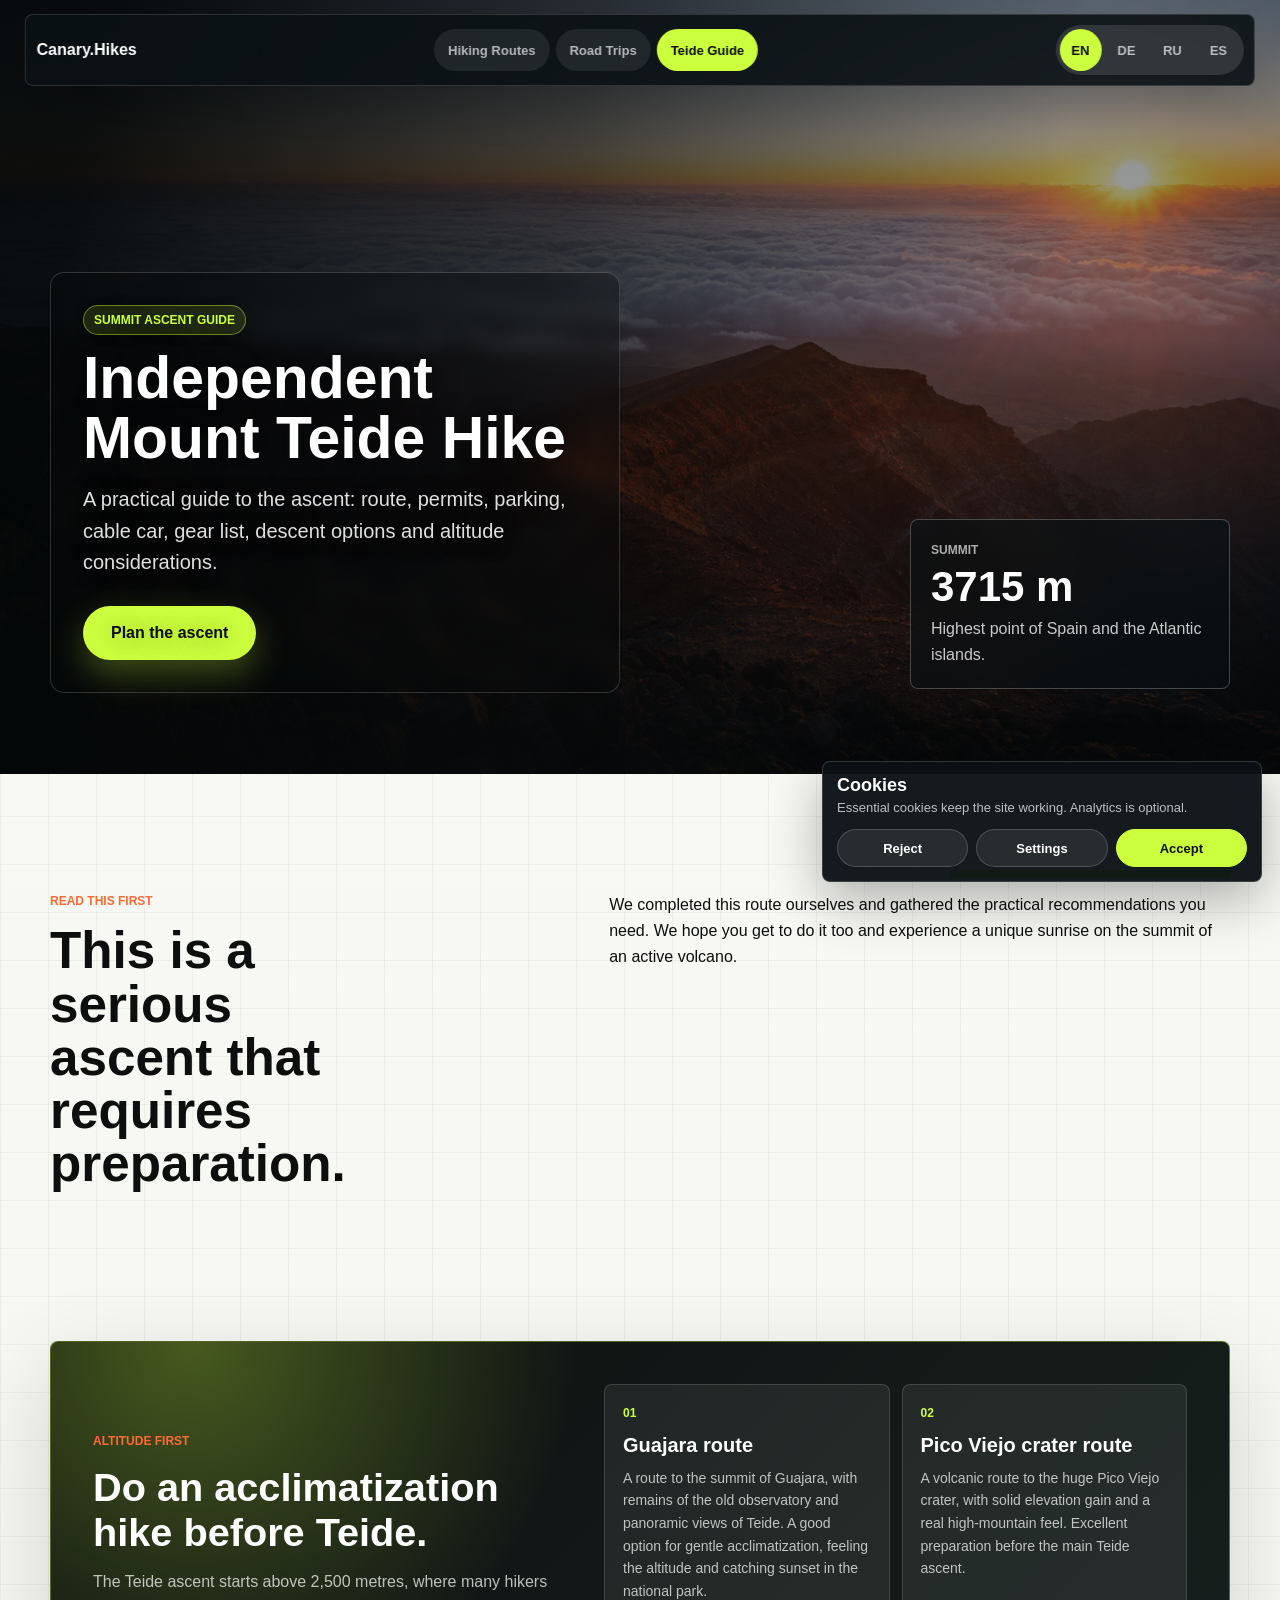
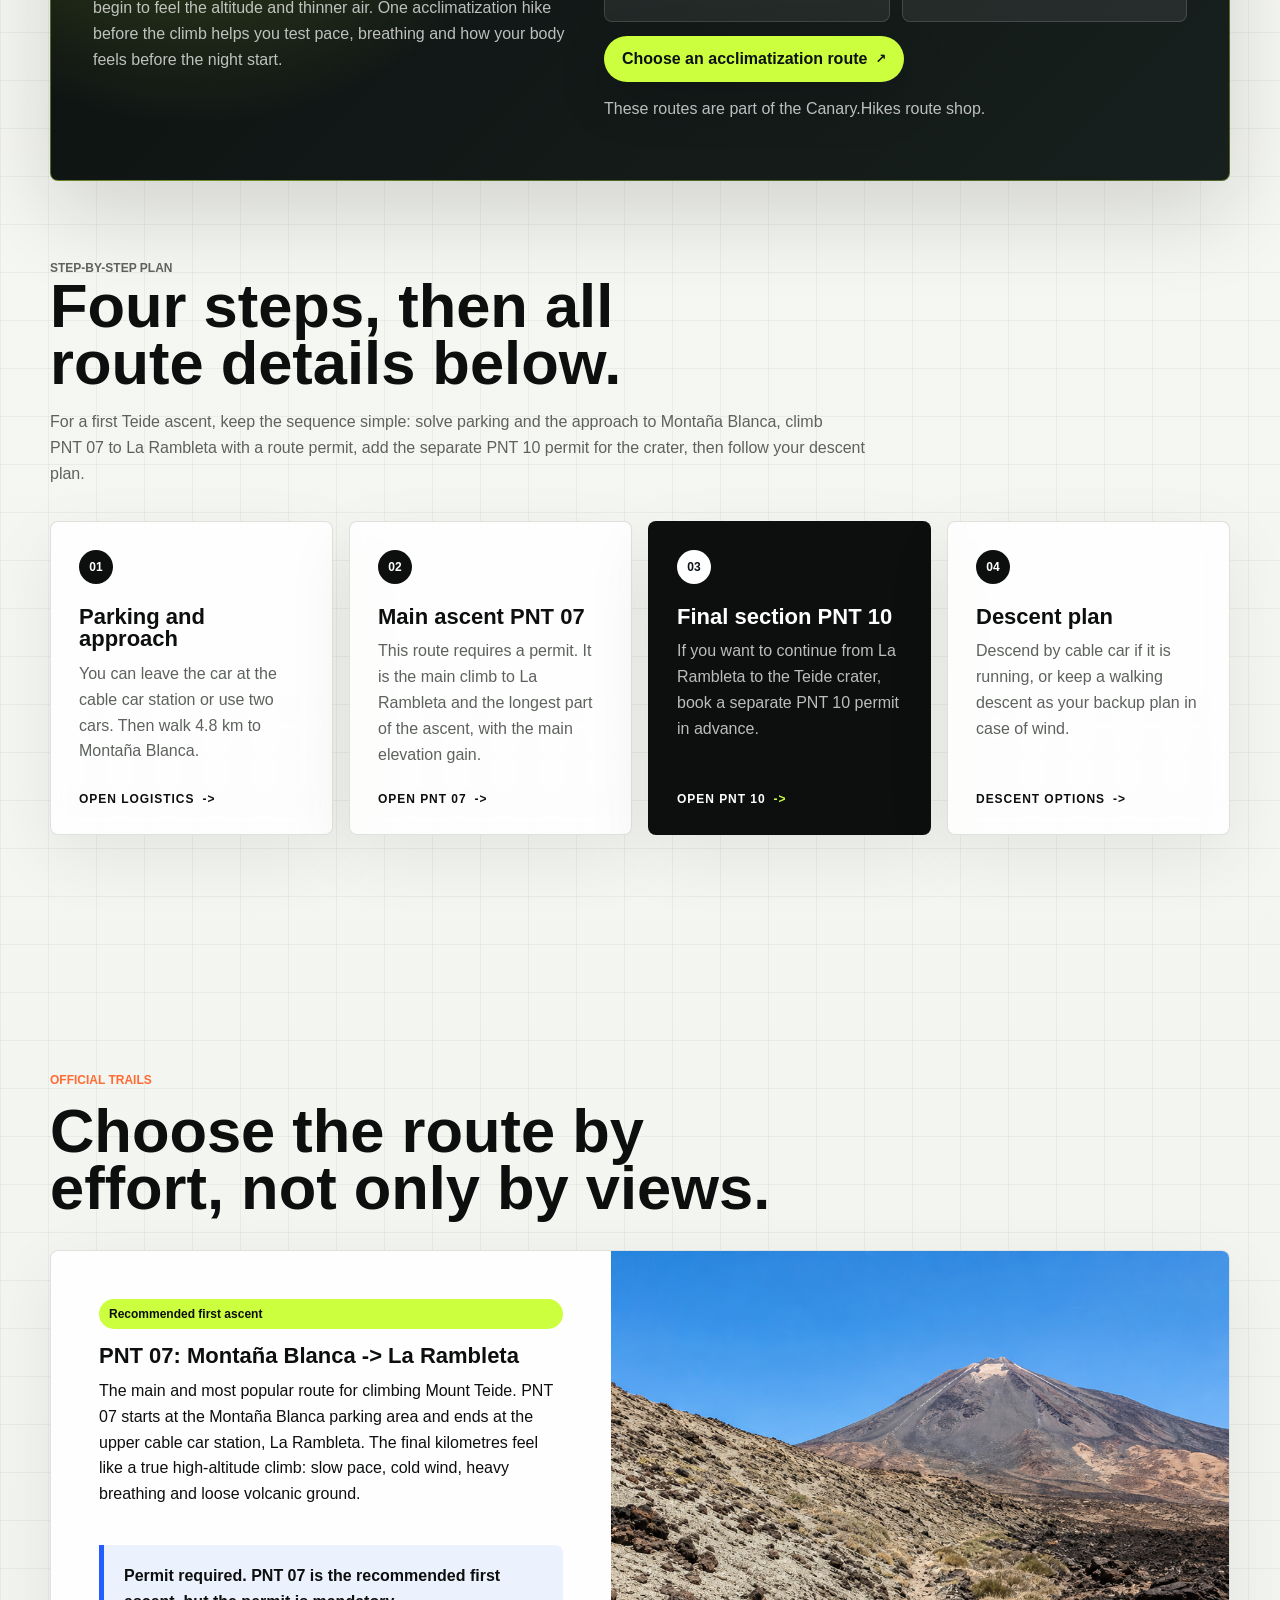
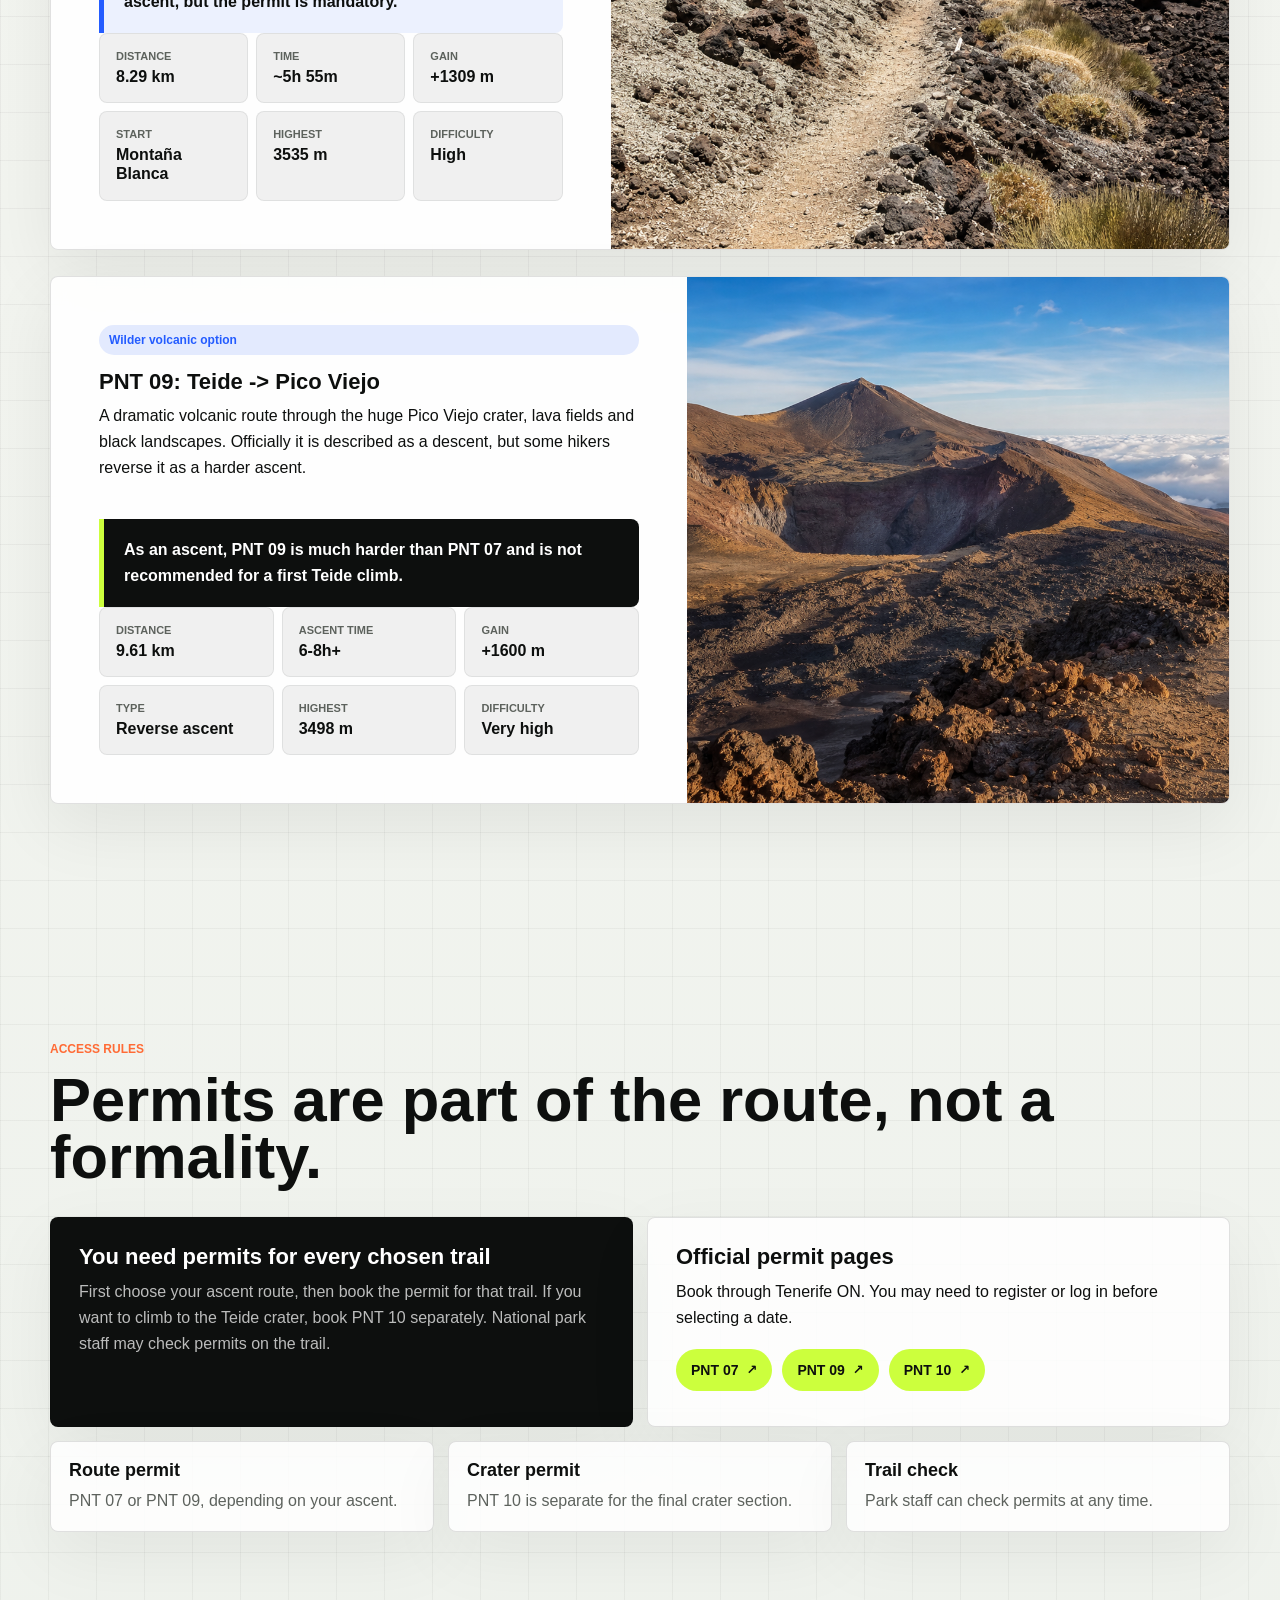
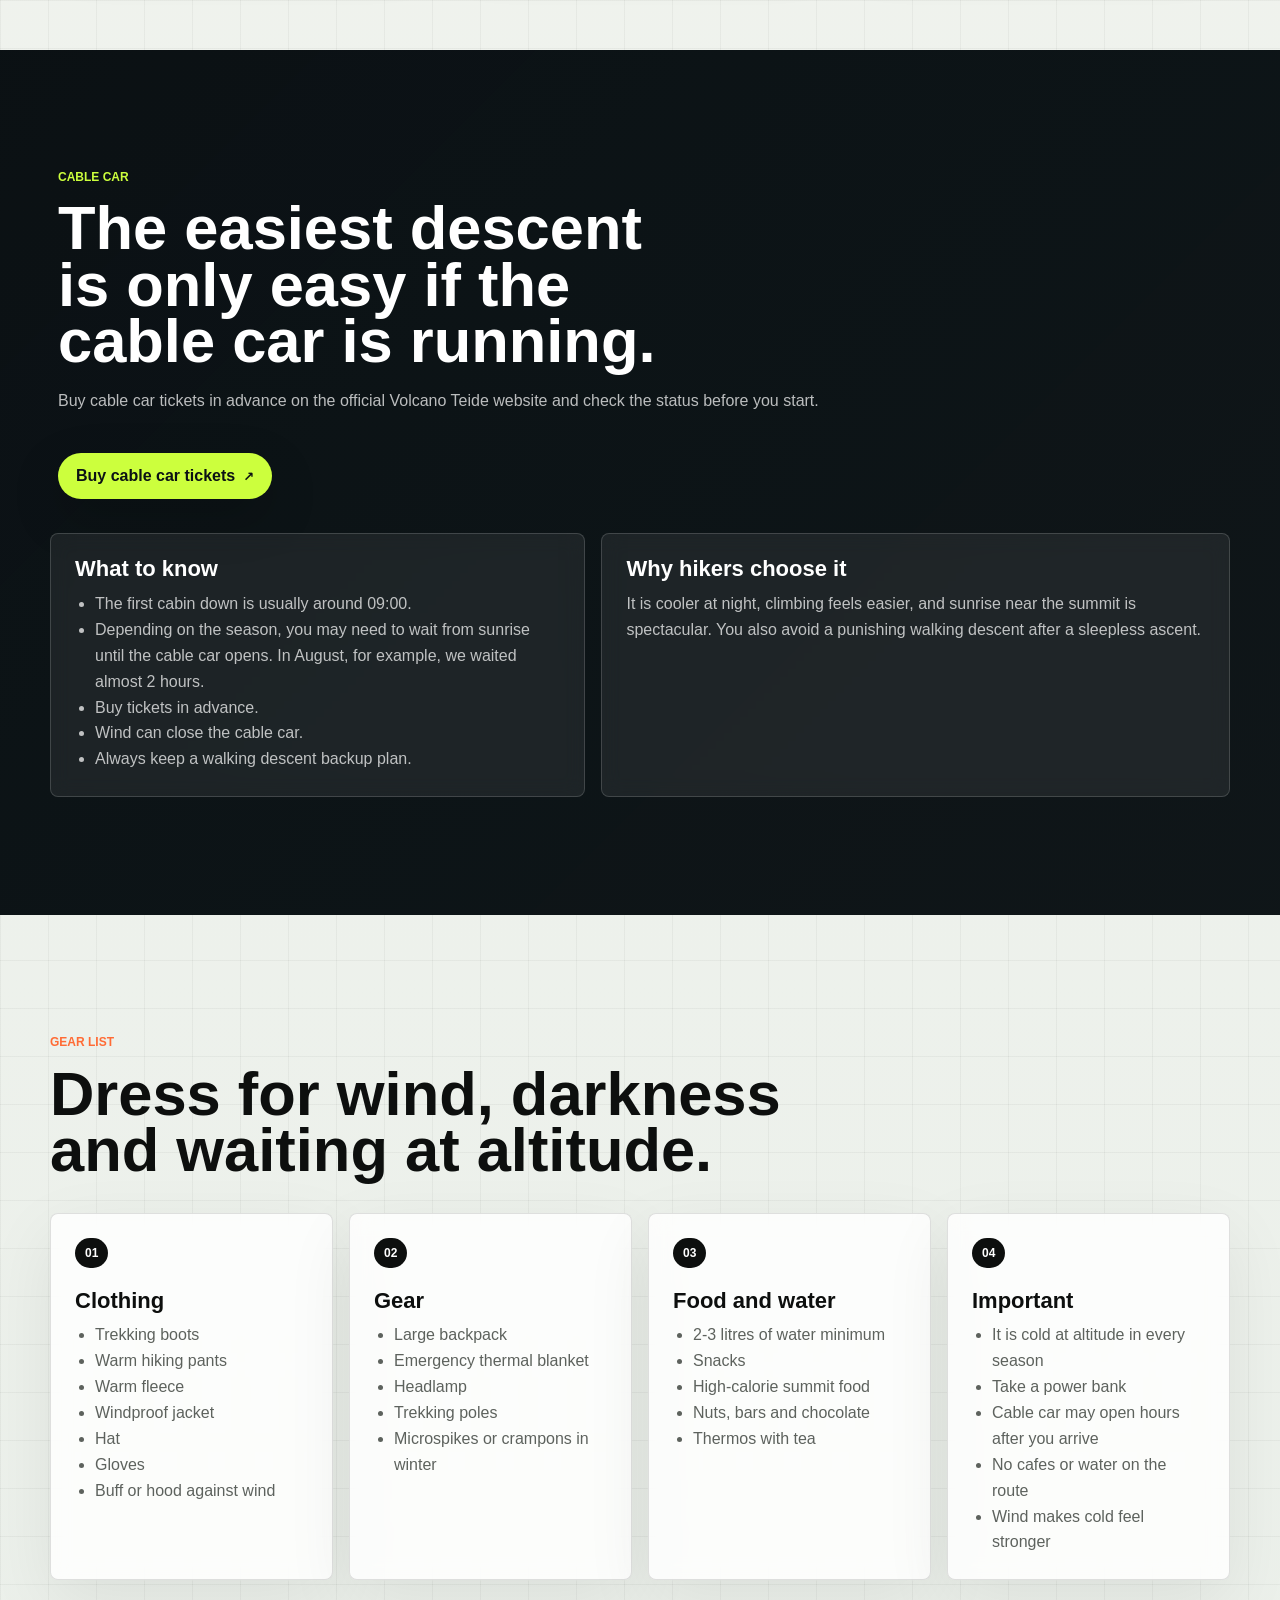
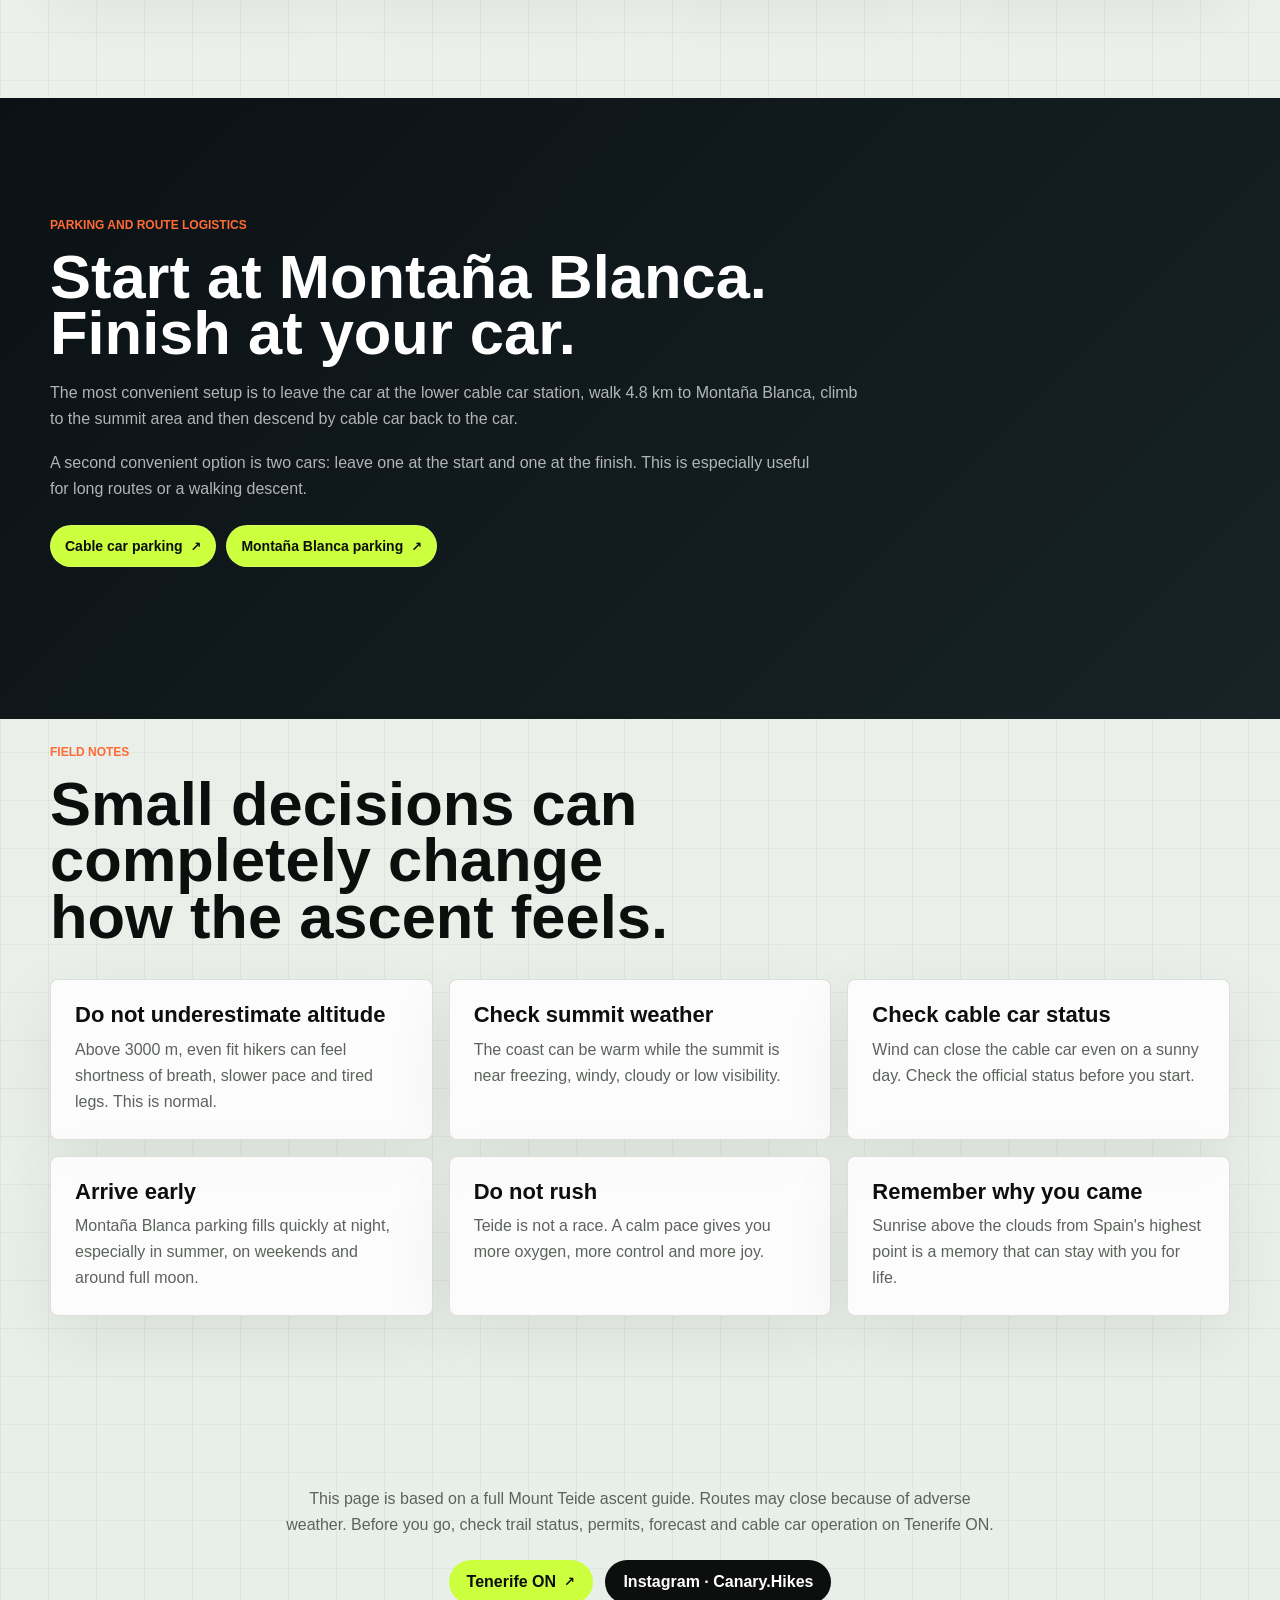
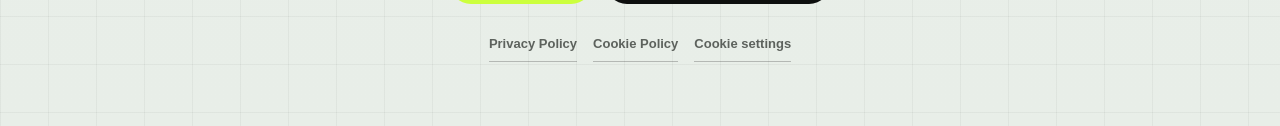
==== commit 88b1aeab: "Add legal pages and polish site UX" ====
--- a/index.html
+++ b/index.html
@@ -6,6 +6,12 @@
 <script>
   window.dataLayer = window.dataLayer || [];
   function gtag(){dataLayer.push(arguments);}
+  gtag('consent', 'default', {
+    analytics_storage: 'denied',
+    ad_storage: 'denied',
+    ad_user_data: 'denied',
+    ad_personalization: 'denied'
+  });
   gtag('js', new Date());
 
   gtag('config', 'G-Z81YE5CEX2');
@@ -19,13 +25,11 @@
     <meta property="og:description" content="Plan the Mount Teide night hike with routes, permits, cable car, parking, gear and descent advice." />
     <meta property="og:type" content="website" />
     <meta property="og:image" content="/assets/teide-sunrise.png" />
-    <link rel="stylesheet" href="/styles.css?v=46" />
-    <link rel="icon" type="image/png" href="/assets/canary-hikes-logo.png" />
+    <link rel="stylesheet" href="/styles.css?v=53" />
   </head>
   <body>
     <header class="topbar">
       <a class="brand" href="/en/teide-guide/" aria-label="Canary.Hikes home">
-        <span class="brand-mark" aria-hidden="true"><img src="/assets/canary-hikes-logo.png" alt="" /></span>
         <span>Canary.Hikes</span>
       </a>
       <button class="menu-toggle" type="button" aria-expanded="false" aria-label="Toggle menu">☰</button>
@@ -226,8 +230,13 @@
       <p data-i18n="footer.copy">Built from the full Teide ascent guide. Routes can be closed because of adverse weather conditions. Check current trail status, permits, weather and cable-car updates on the official Tenerife ON website before you go.</p>
       <a class="footer-link" href="https://www.tenerifeon.es/" target="_blank" rel="noreferrer">Tenerife ON</a>
       <a class="instagram-link" href="https://www.instagram.com/Canary.Hikes" target="_blank" rel="noreferrer">Instagram · Canary.Hikes</a>
+      <nav class="legal-links" aria-label="Legal links">
+        <a href="/privacy-policy/" data-legal="privacy">Privacy Policy</a>
+        <a href="/cookie-policy/" data-legal="cookies">Cookie Policy</a>
+        <button type="button" data-cookie-settings>Cookie settings</button>
+      </nav>
     </footer>
 
-    <script src="/app.js?v=46"></script>
+    <script src="/app.js?v=53"></script>
   </body>
 </html>
--- a/styles.css
+++ b/styles.css
@@ -21,6 +21,7 @@
 
 html {
   scroll-behavior: auto;
+  scroll-padding-top: 108px;
 }
 
 *,
@@ -73,9 +74,28 @@
   border-radius: 8px;
   backdrop-filter: blur(18px) saturate(1.15);
   box-shadow: 0 18px 60px rgba(0, 0, 0, 0.28);
-  transition: transform .28s ease, opacity .28s ease !important;
-}
-.topbar.topbar-hidden { transform: translate(-50%, -120%); opacity: 0; }
+  transition: width .24s ease, background-color .24s ease, box-shadow .24s ease, border-color .24s ease, min-height .24s ease, padding .24s ease, opacity .24s ease !important;
+}
+
+.topbar.topbar-scrolled {
+  width: min(calc(100% - 56px), 1080px);
+  min-height: 52px;
+  padding: 7px 10px;
+  opacity: .9;
+  background: rgba(11, 17, 20, 0.72);
+  border-color: rgba(255, 255, 255, 0.11);
+  backdrop-filter: blur(22px) saturate(1.08);
+  box-shadow: 0 10px 34px rgba(0, 0, 0, 0.22);
+}
+
+.topbar.topbar-scrolled:hover,
+.topbar.topbar-scrolled:focus-within,
+.topbar.topbar-scrolled.menu-open {
+  opacity: 1;
+  background: rgba(11, 17, 20, 0.94);
+  border-color: rgba(255, 255, 255, 0.18);
+  box-shadow: 0 16px 48px rgba(0, 0, 0, 0.3);
+}
 
 .brand,
 .nav,
@@ -90,41 +110,13 @@
 }
 
 .brand {
-  gap: 12px;
   font-weight: 800;
   color: #fff;
   white-space: nowrap;
 }
 
-.brand-mark {
-  position: relative;
-  width: 56px;
-  height: 56px;
-  flex: 0 0 auto;
-  display: grid;
-  place-items: center;
-  overflow: hidden;
-  border-radius: 999px;
-  background: #120f1e;
-  box-shadow: 0 14px 34px rgba(0,0,0,.34);
-}
-
-.brand-mark::before {
-  content: "";
-  position: absolute;
-  inset: 0;
-  border-radius: inherit;
-  border: 2px solid rgba(204,255,61,.82);
-  box-shadow: inset 0 0 0 2px rgba(15, 16, 18, .72);
-  z-index: 1;
-  pointer-events: none;
-}
-
-.brand-mark img {
-  width: 100%;
-  height: 100%;
-  object-fit: cover;
-  transform: scale(1.12);
+.topbar.topbar-scrolled .brand {
+  opacity: .78;
 }
 
 .nav {
@@ -152,6 +144,16 @@
   background: rgba(255, 255, 255, 0.08);
 }
 
+.topbar.topbar-scrolled .nav a,
+.topbar.topbar-scrolled .lang-switch a {
+  min-height: 36px;
+  color: rgba(255, 255, 255, 0.54);
+}
+
+.topbar.topbar-scrolled .nav a {
+  background: rgba(255, 255, 255, 0.055);
+}
+
 .nav a:hover,
 .nav a.active,
 .lang-switch a.active {
@@ -159,11 +161,21 @@
   background: var(--acid);
 }
 
+.topbar.topbar-scrolled .nav a.active,
+.topbar.topbar-scrolled .lang-switch a.active {
+  color: var(--ink);
+  background: rgba(204, 255, 61, .92);
+}
+
 .lang-switch {
   gap: 4px;
   padding: 4px;
   background: rgba(255, 255, 255, 0.12);
   border-radius: 999px;
+}
+
+.topbar.topbar-scrolled .lang-switch {
+  background: rgba(255, 255, 255, 0.08);
 }
 
 .lang-switch a {
@@ -1538,6 +1550,11 @@
   border-radius: 0;
 }
 
+section[id],
+[id].section-pad {
+  scroll-margin-top: 108px;
+}
+
 .cable .eyebrow {
   color: var(--acid);
 }
@@ -1942,6 +1959,218 @@
   color: #fff;
 }
 
+.legal-links {
+  margin: 22px auto 0;
+  display: flex;
+  flex-wrap: wrap;
+  justify-content: center;
+  gap: 10px 16px;
+  font-size: 13px;
+  font-weight: 800;
+}
+
+.legal-links a,
+.legal-links button {
+  min-height: 36px;
+  display: inline-flex;
+  align-items: center;
+  border: 0;
+  border-bottom: 1px solid rgba(13,15,14,.24);
+  padding: 0;
+  background: transparent;
+  color: var(--muted);
+  font: inherit;
+  cursor: pointer;
+}
+
+.legal-links a:hover,
+.legal-links a:focus-visible,
+.legal-links button:hover,
+.legal-links button:focus-visible {
+  color: var(--lava);
+  border-color: currentColor;
+}
+
+.legal-page .topbar {
+  position: sticky;
+  top: 14px;
+  transform: none;
+  left: auto;
+  margin: 14px auto 0;
+}
+
+.legal-document {
+  width: min(calc(100% - 32px), 920px);
+  margin: 68px auto 0;
+  padding: 52px;
+  background: rgba(255,255,255,.86);
+  border: 1px solid rgba(13,15,14,.12);
+  border-radius: var(--radius);
+  box-shadow: 0 30px 90px rgba(13,15,14,.1);
+}
+
+.legal-document h1 {
+  margin: 10px 0 8px;
+  font-size: clamp(42px, 7vw, 84px);
+  line-height: .94;
+}
+
+.legal-document h2 {
+  margin: 42px 0 12px;
+  font-size: clamp(24px, 3vw, 38px);
+  line-height: 1.05;
+}
+
+.legal-document p,
+.legal-document li {
+  font-size: 18px;
+  line-height: 1.65;
+  color: var(--muted);
+}
+
+.legal-document a {
+  color: var(--ink);
+  font-weight: 900;
+  border-bottom: 2px solid var(--acid);
+}
+
+.legal-updated {
+  margin-top: 0;
+  font-weight: 900;
+  color: var(--ink);
+}
+
+.legal-table {
+  overflow: hidden;
+  border: 1px solid rgba(13,15,14,.12);
+  border-radius: var(--radius);
+}
+
+.legal-table > div {
+  display: grid;
+  grid-template-columns: .8fr 1.4fr .6fr;
+  border-top: 1px solid rgba(13,15,14,.12);
+}
+
+.legal-table > div:first-child {
+  border-top: 0;
+  background: var(--night);
+  color: #fff;
+}
+
+.legal-table span,
+.legal-table strong {
+  padding: 16px;
+  line-height: 1.45;
+}
+
+.legal-cookie-button {
+  min-height: 48px;
+  border: 0;
+  border-radius: 999px;
+  padding: 0 20px;
+  background: var(--acid);
+  color: var(--ink);
+  font-weight: 900;
+  cursor: pointer;
+}
+
+.cookie-banner {
+  position: fixed;
+  right: 18px;
+  bottom: 18px;
+  z-index: 80;
+  width: min(440px, calc(100% - 36px));
+  padding: 14px;
+  display: grid;
+  grid-template-columns: minmax(0, 1fr);
+  gap: 12px;
+  background: rgba(11,17,20,.96);
+  color: #fff;
+  border: 1px solid rgba(255,255,255,.16);
+  border-radius: var(--radius);
+  box-shadow: 0 18px 54px rgba(0,0,0,.3);
+}
+
+.cookie-copy h2 {
+  margin: 0 0 4px;
+  font-size: 18px;
+  line-height: 1.1;
+}
+
+.cookie-copy p {
+  margin: 0;
+  color: rgba(255,255,255,.72);
+  font-size: 13px;
+  line-height: 1.35;
+}
+
+.cookie-panel {
+  margin-top: 10px;
+  display: grid;
+  gap: 8px;
+}
+
+.cookie-panel[hidden],
+.cookie-actions button[hidden] {
+  display: none;
+}
+
+.cookie-option {
+  display: grid;
+  grid-template-columns: auto 1fr;
+  gap: 9px;
+  padding: 10px;
+  border: 1px solid rgba(255,255,255,.12);
+  border-radius: var(--radius);
+  background: rgba(255,255,255,.05);
+}
+
+.cookie-option input {
+  margin-top: 4px;
+}
+
+.cookie-option strong {
+  display: block;
+  margin-bottom: 3px;
+}
+
+.cookie-option span {
+  color: rgba(255,255,255,.72);
+  font-size: 13px;
+  line-height: 1.35;
+}
+
+.cookie-option strong {
+  color: #fff;
+}
+
+.cookie-actions {
+  display: grid;
+  grid-template-columns: repeat(3, minmax(0, 1fr));
+  gap: 8px;
+}
+
+.cookie-actions button {
+  min-height: 38px;
+  border: 1px solid rgba(255,255,255,.18);
+  border-radius: 999px;
+  padding: 0 12px;
+  background: rgba(255,255,255,.08);
+  color: #fff;
+  font-size: 13px;
+  font-weight: 900;
+  cursor: pointer;
+}
+
+.cookie-actions [data-cookie-accept],
+.cookie-actions [data-cookie-save] {
+  grid-column: auto;
+  background: var(--acid);
+  color: var(--ink);
+  border-color: var(--acid);
+}
+
 .brand:hover,
 .brand:focus-visible {
   color: var(--acid);
@@ -2098,15 +2327,6 @@
     padding-inline: 10px;
   }
 
-  .brand {
-    gap: 10px;
-  }
-
-  .brand-mark {
-    width: 48px;
-    height: 48px;
-  }
-
   .nav a,
   .lang-switch a {
     min-height: 38px;
@@ -2284,13 +2504,18 @@
     grid-template-columns: 1fr auto;
   }
 
-  .brand span:last-child {
-    display: none;
-  }
-
-  .brand-mark {
-    width: 48px;
-    height: 48px;
+  .topbar.topbar-scrolled {
+    min-height: 0;
+    width: calc(100% - 28px);
+    padding: 8px;
+    opacity: .92;
+  }
+
+  .brand {
+    min-width: 0;
+    font-size: 16px;
+    overflow: hidden;
+    text-overflow: ellipsis;
   }
 
   .menu-toggle {
@@ -2309,6 +2534,13 @@
     cursor: pointer;
   }
 
+  .topbar.topbar-scrolled .menu-toggle {
+    min-height: 38px;
+    min-width: 38px;
+    color: rgba(255,255,255,.82);
+    background: rgba(255,255,255,.06);
+  }
+
   .nav {
     order: 3;
     grid-column: 1 / -1;
@@ -2376,8 +2608,10 @@
   }
 
   .shop-hero h1 {
-    font-size: 36px;
-    line-height: 1;
+    font-size: clamp(31px, 9vw, 34px);
+    line-height: 1.02;
+    overflow-wrap: normal;
+    hyphens: none;
   }
 
   .shop-hero .hero-copy {
@@ -2687,6 +2921,38 @@
 }
 
 @media (max-width: 640px) {
+  .legal-document {
+    width: min(calc(100% - 24px), 920px);
+    margin-top: 42px;
+    padding: 28px 20px;
+  }
+
+  .legal-document p,
+  .legal-document li {
+    font-size: 16px;
+  }
+
+  .legal-table {
+    overflow-x: auto;
+  }
+
+  .legal-table > div {
+    min-width: 620px;
+  }
+
+  .cookie-banner {
+    right: 10px;
+    bottom: 10px;
+    width: calc(100% - 20px);
+    padding: 12px;
+  }
+
+  .cookie-actions button {
+    min-height: 36px;
+    padding-inline: 8px;
+    font-size: 12px;
+  }
+
   .hero-routes .hero-actions .primary-btn {
     width: 100%;
   }
@@ -2802,12 +3068,21 @@
     overflow-x: clip;
   }
 
+  html {
+    scroll-padding-top: 88px;
+  }
+
   .sunrise-plan.section-pad,
   .cable.section-pad {
     width: min(calc(100% - 28px), var(--max));
     max-width: calc(100% - 28px);
     margin-inline: auto;
     padding-inline: 0;
+  }
+
+  section[id],
+  [id].section-pad {
+    scroll-margin-top: 88px;
   }
 
   .sunrise-panel,
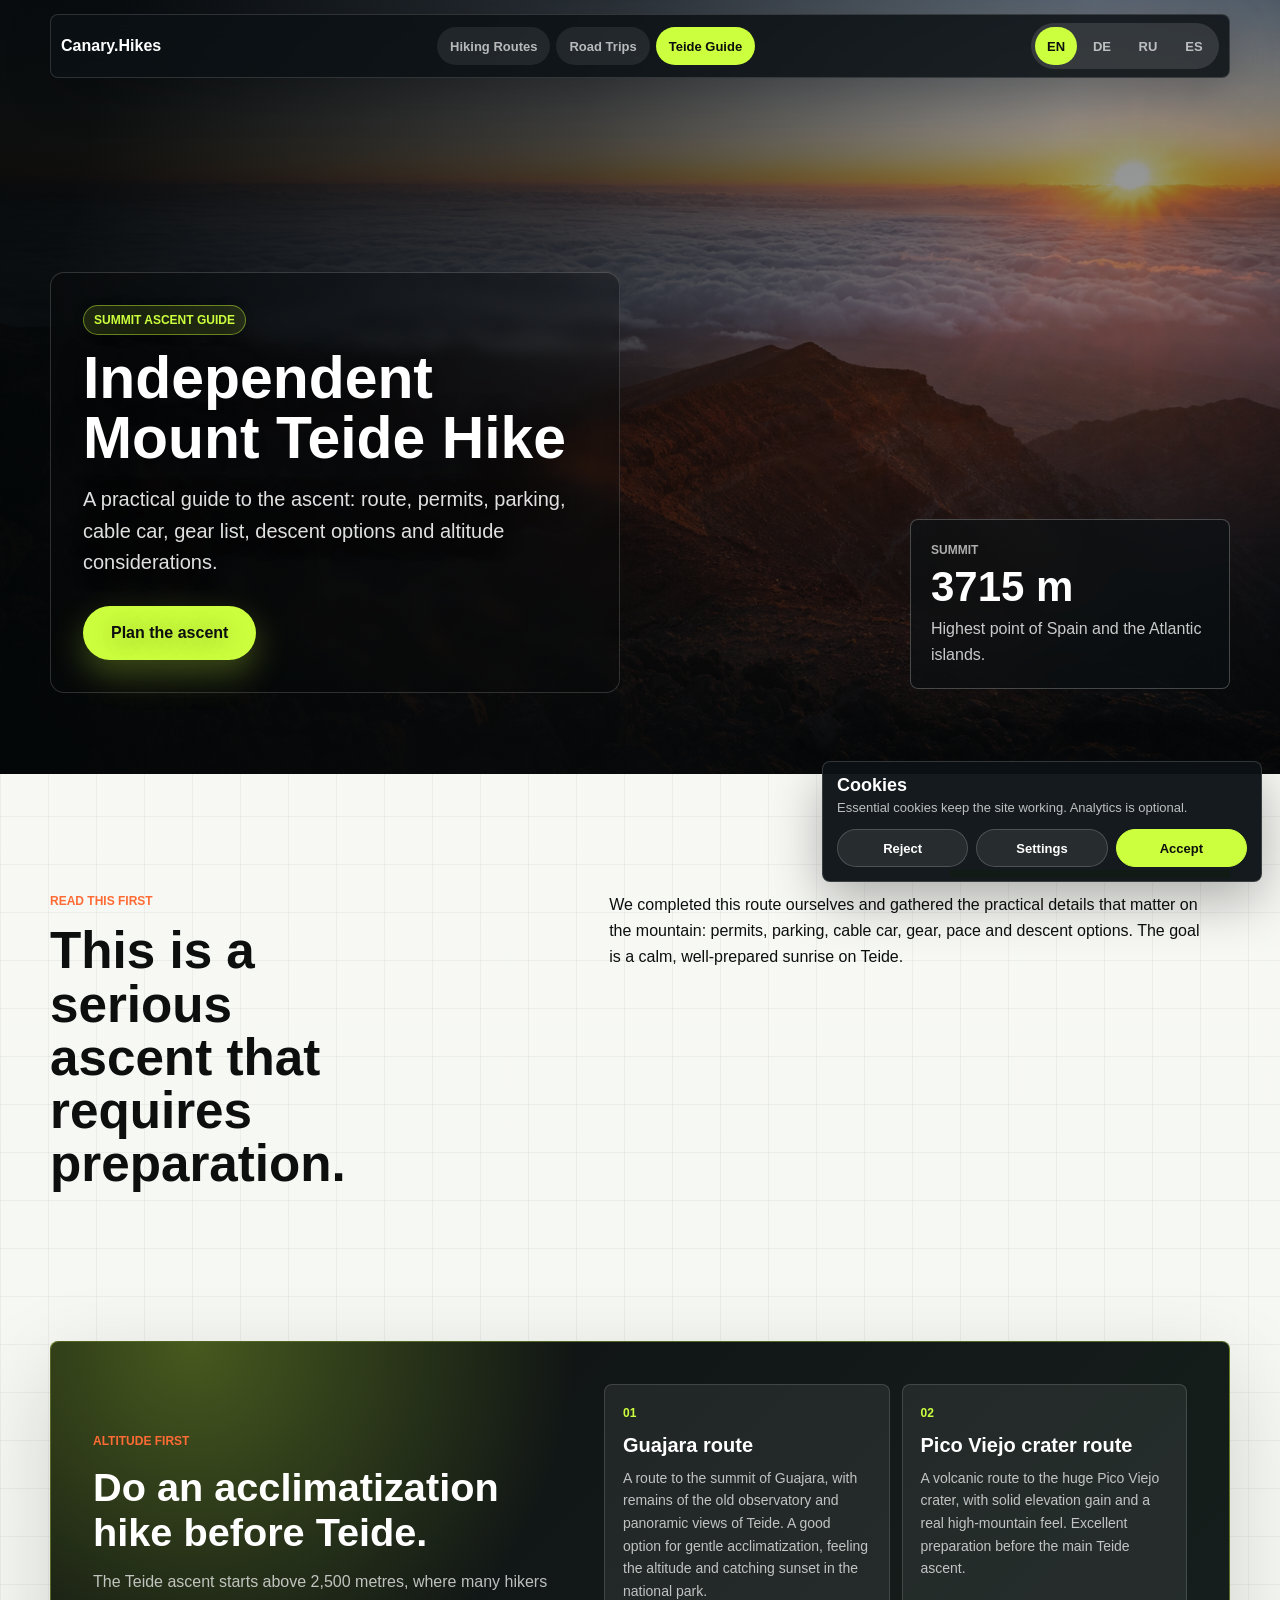
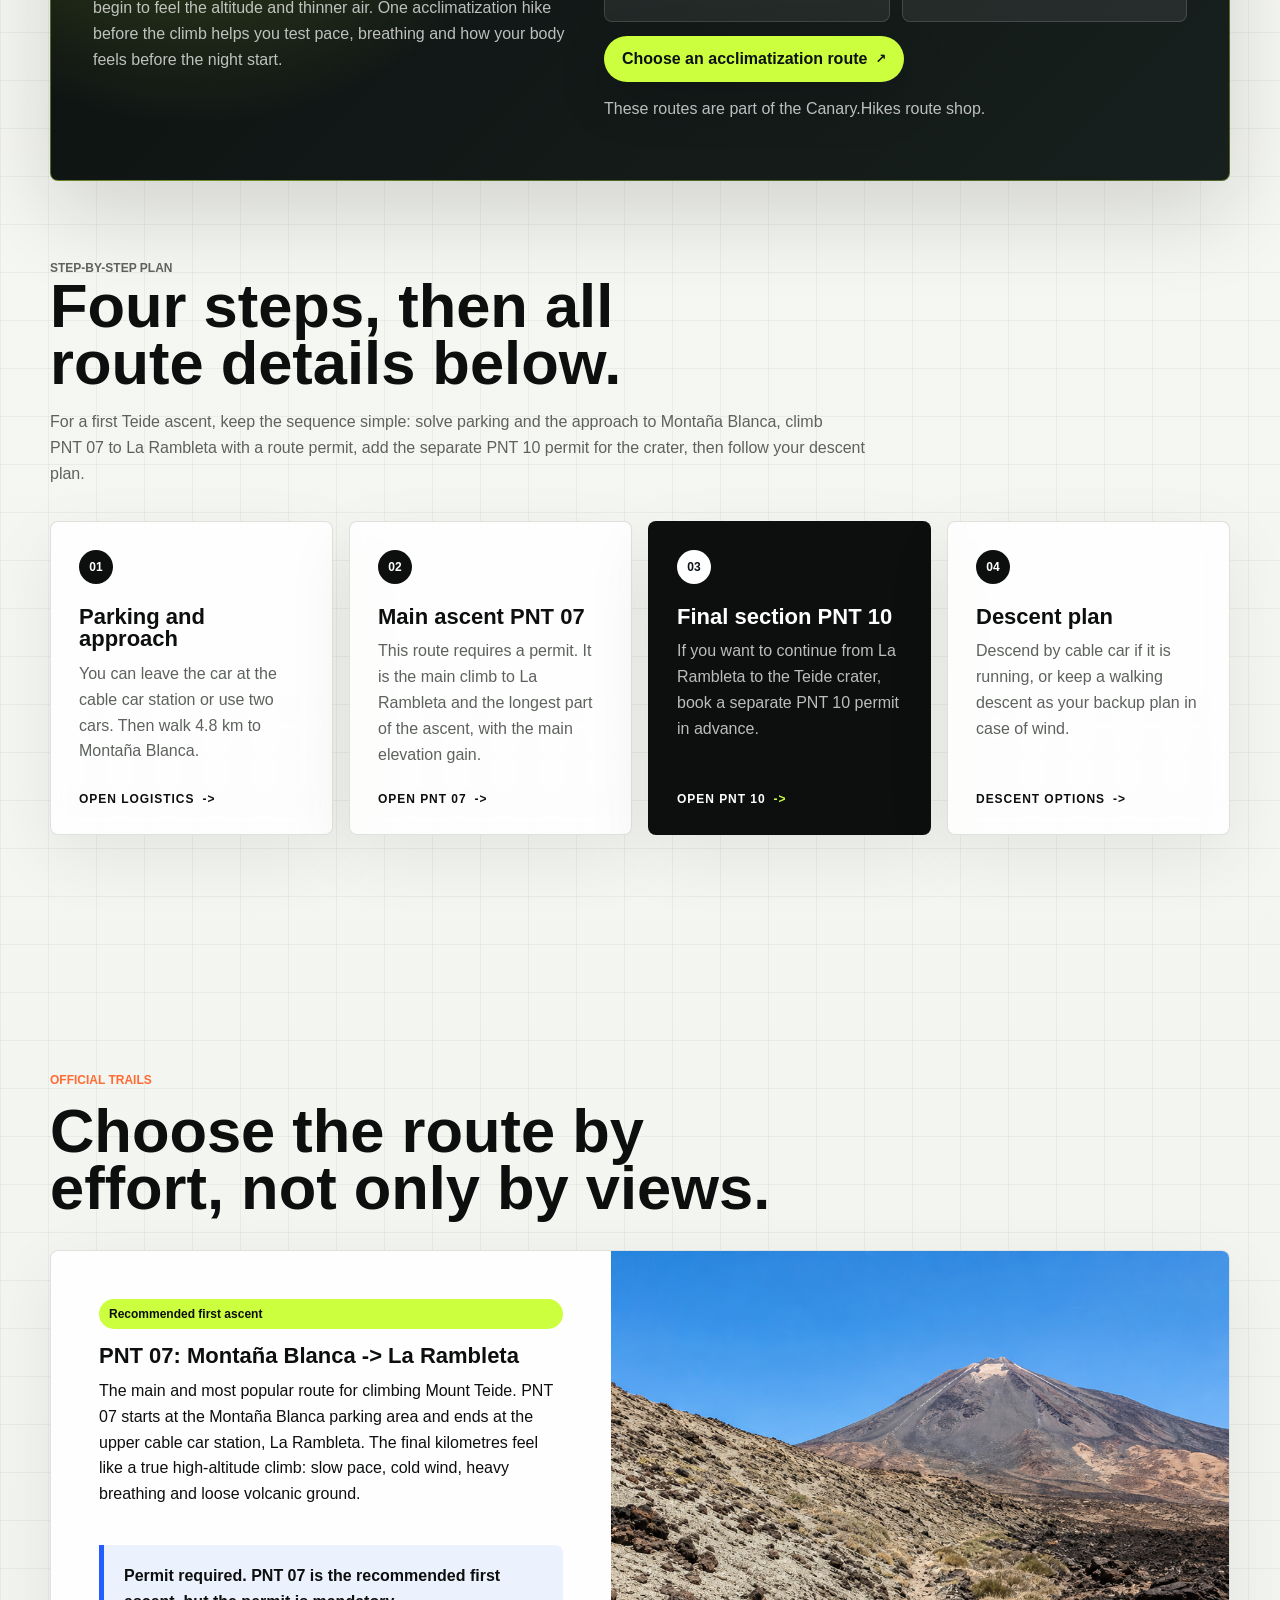
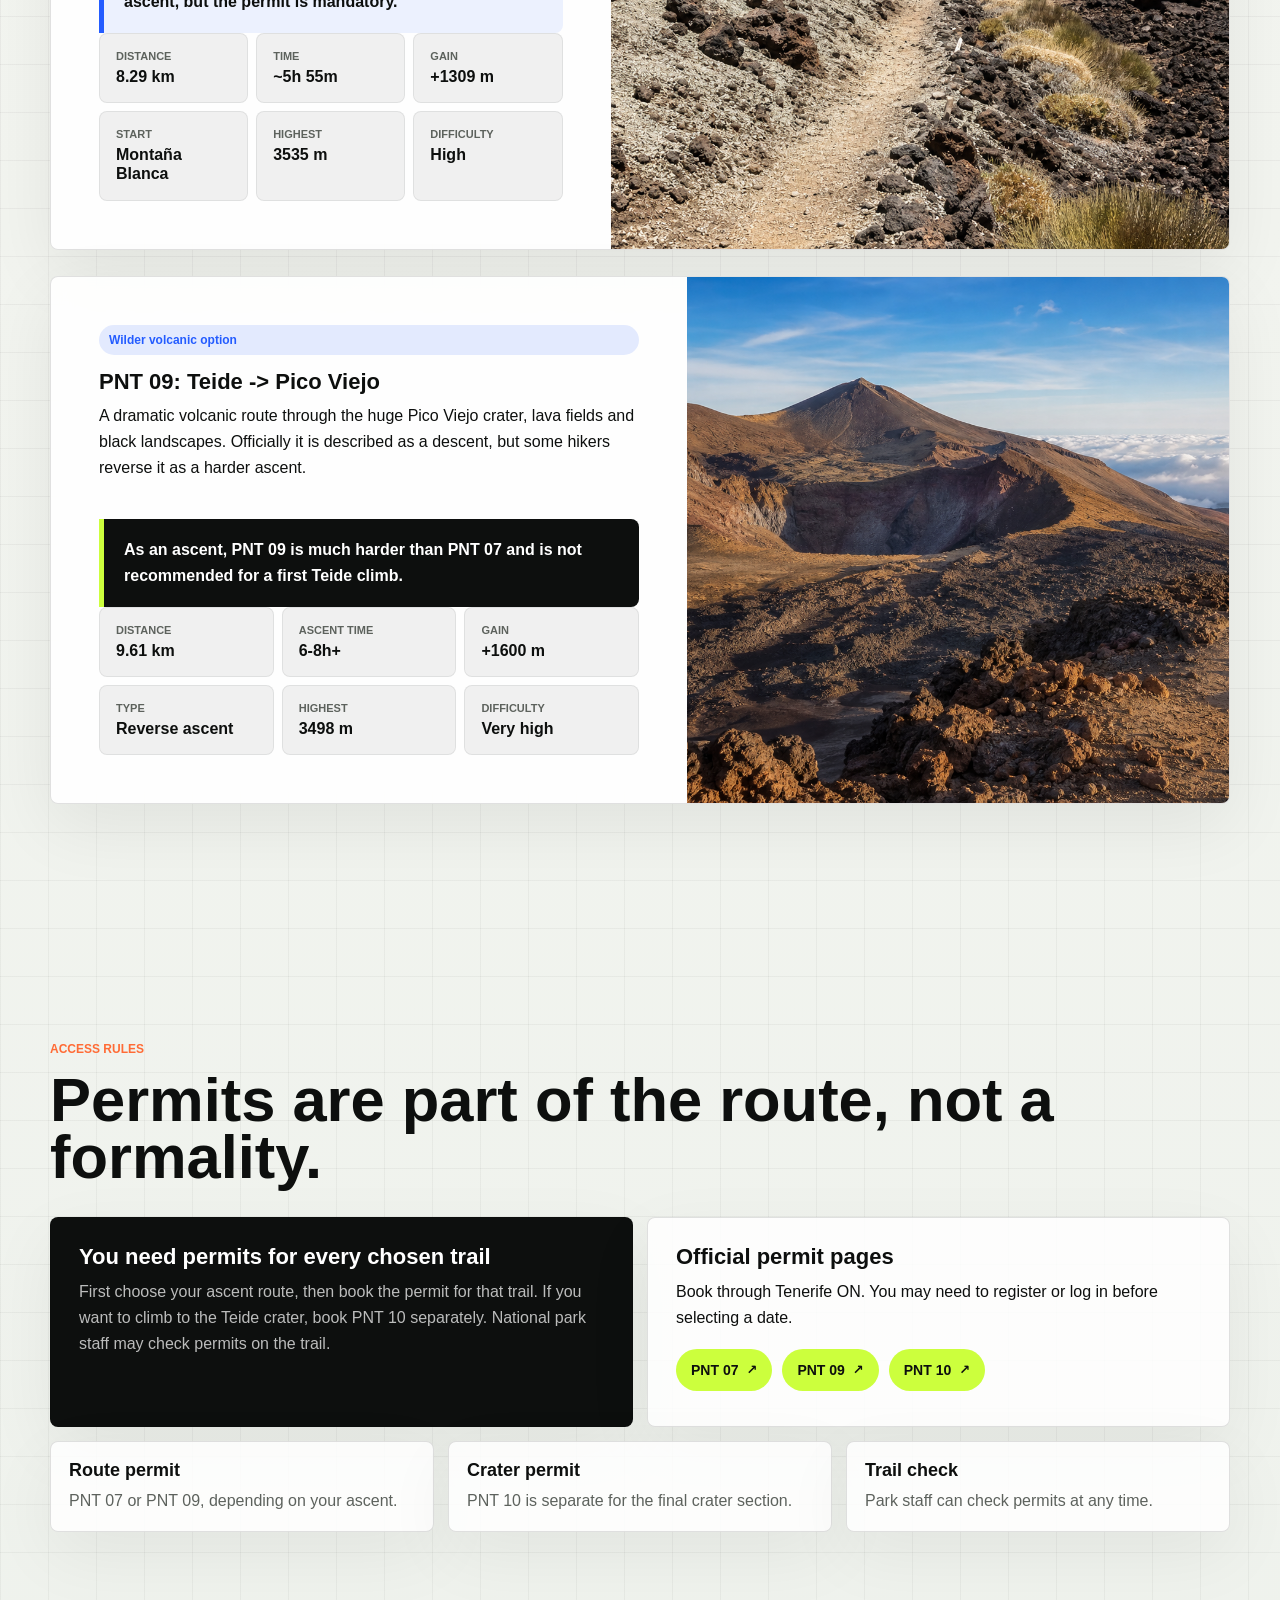
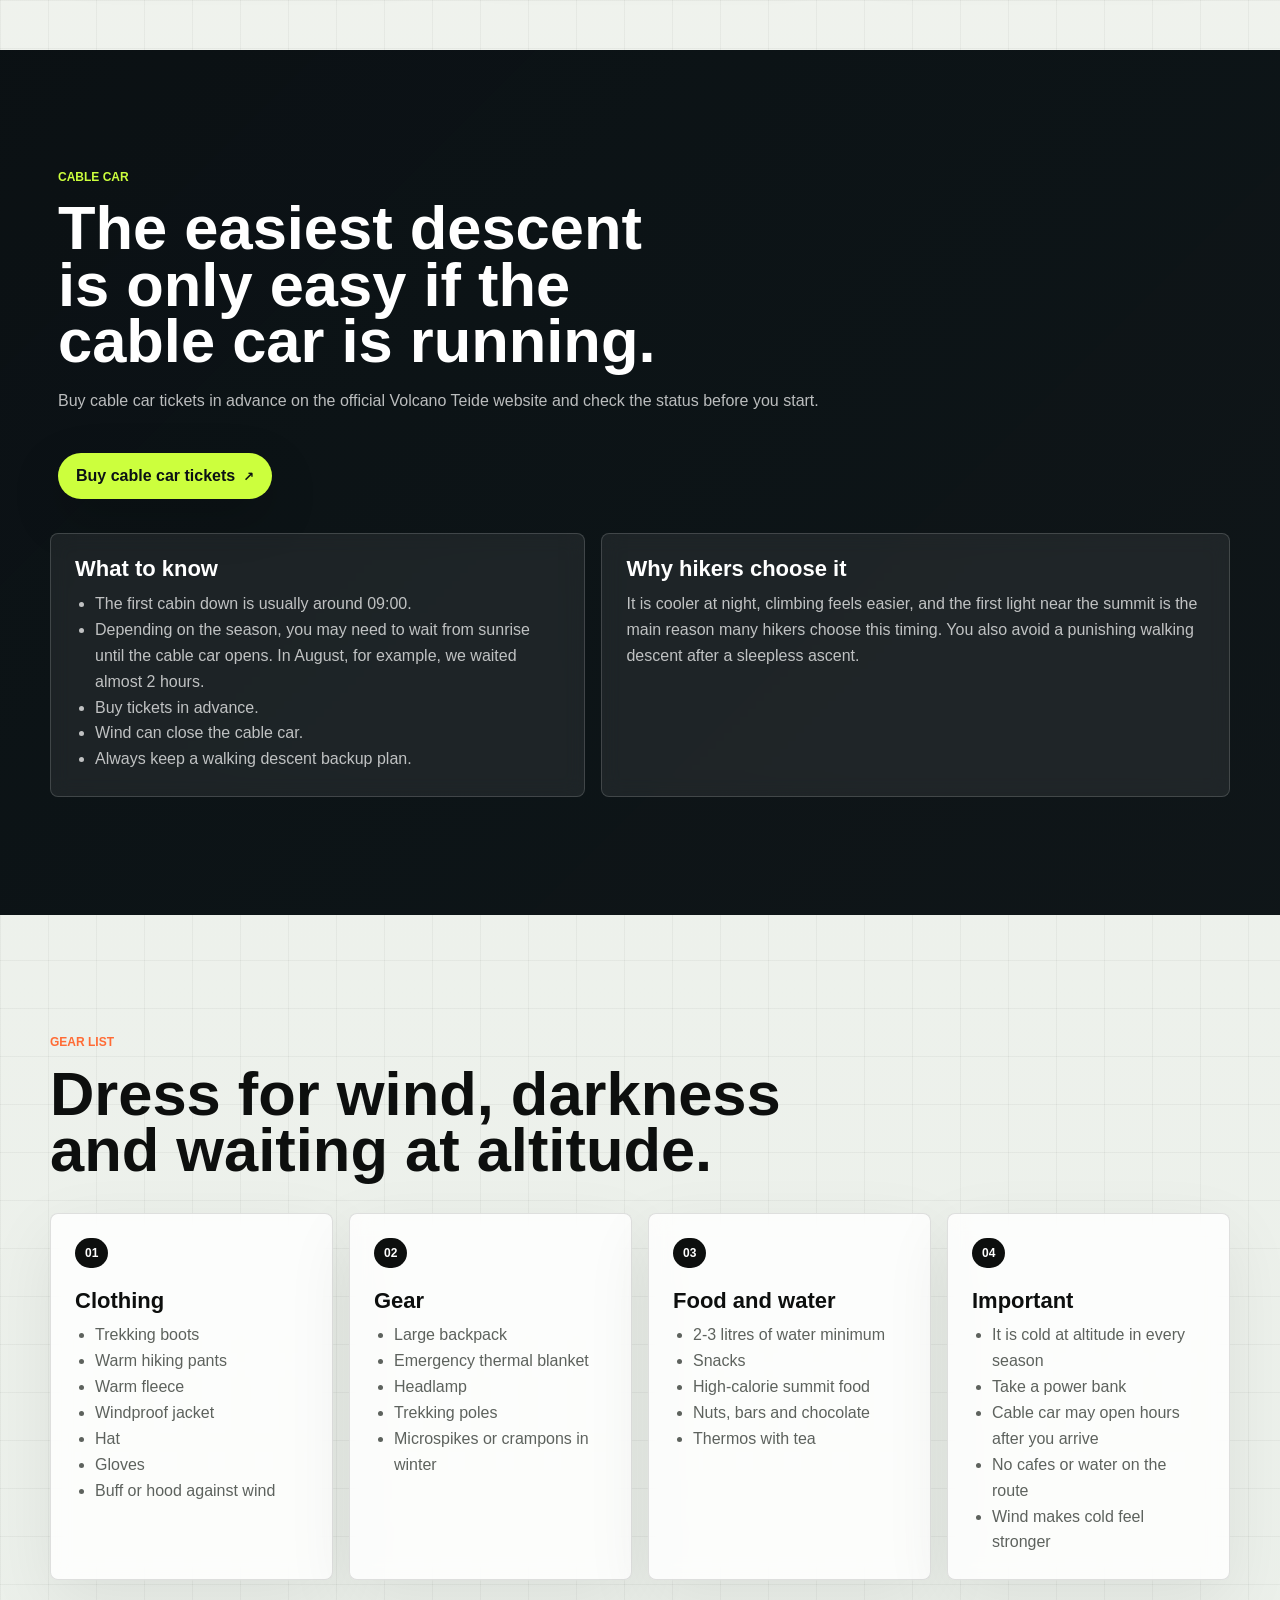
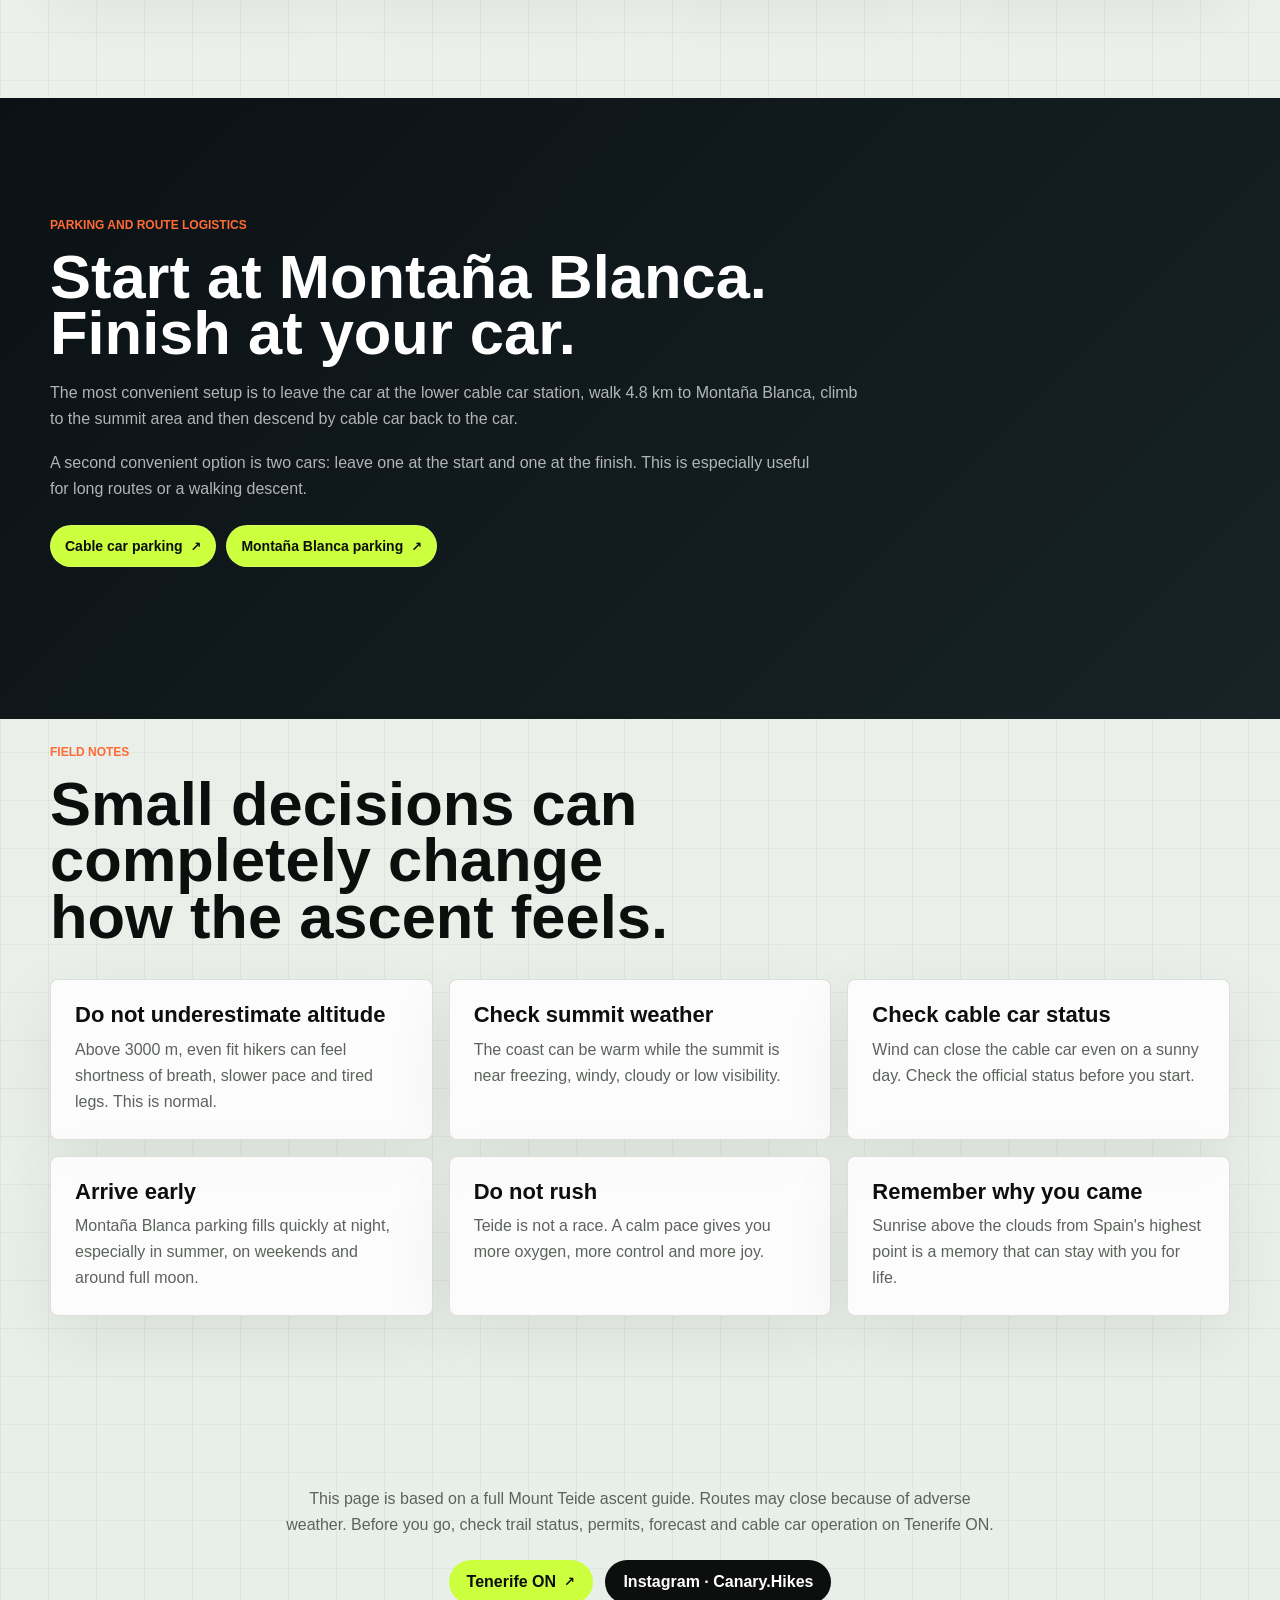
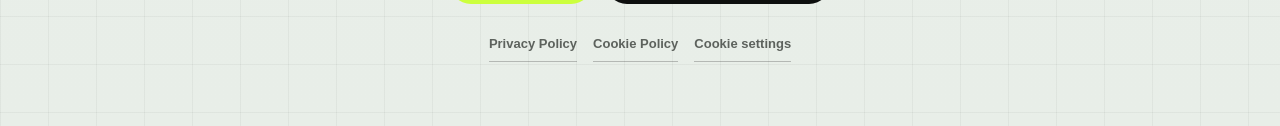
==== commit f41b8dab: "Polish hiking routes shop page for production" ====
--- a/index.html
+++ b/index.html
@@ -25,7 +25,7 @@
     <meta property="og:description" content="Plan the Mount Teide night hike with routes, permits, cable car, parking, gear and descent advice." />
     <meta property="og:type" content="website" />
     <meta property="og:image" content="/assets/teide-sunrise.png" />
-    <link rel="stylesheet" href="/styles.css?v=53" />
+    <link rel="stylesheet" href="/styles.css?v=89" />
   </head>
   <body>
     <header class="topbar">
@@ -70,7 +70,7 @@
           <p class="eyebrow" data-i18n="intro.eyebrow">Read this first</p>
           <h2 data-i18n="intro.title">This is not a walk. It is a real high-mountain ascent.</h2>
         </div>
-        <p data-i18n="intro.copy">Mount Teide is one of the most beautiful hikes in Tenerife and the Canary Islands. Close to the summit the route becomes colder, windier and more physical: volcanic scree, thin air and slower pace are part of the ascent. With preparation, the sunrise above the clouds becomes unforgettable.</p>
+        <p data-i18n="intro.copy">Teide is a demanding high-altitude route, not a casual walk. Higher up the mountain the air gets thinner, the terrain rougher and the pace slower. With the right preparation, sunrise above the clouds becomes the reward for a hard night ascent.</p>
       </section>
 
       <section class="acclimatize section-pad">
@@ -191,7 +191,7 @@
         </div>
         <div class="columns cable-columns">
           <article><h3 data-i18n="cable.know">What to know</h3><ul id="cable-list"></ul></article>
-          <article><h3 data-i18n="cable.why">Why hikers choose it</h3><p data-i18n="cable.whyText">Cooler night temperatures, easier climbing, a spectacular summit sunrise and no punishing walking descent after a sleepless ascent.</p></article>
+          <article><h3 data-i18n="cable.why">Why hikers choose it</h3><p data-i18n="cable.whyText">Cooler night temperatures, easier climbing and first light near the summit. You also avoid a punishing walking descent after a sleepless ascent.</p></article>
         </div>
       </section>
 
@@ -237,6 +237,6 @@
       </nav>
     </footer>
 
-    <script src="/app.js?v=53"></script>
+    <script src="/app.js?v=89"></script>
   </body>
 </html>
--- a/styles.css
+++ b/styles.css
@@ -62,30 +62,30 @@
   left: 50%;
   z-index: 20;
   width: min(calc(100% - 28px), var(--max));
-  min-height: 64px;
+  min-height: 58px;
   transform: translateX(-50%);
   display: grid;
   grid-template-columns: auto minmax(0, 1fr) auto;
   align-items: center;
   gap: 14px;
-  padding: 10px 12px;
-  background: rgba(11, 17, 20, 0.9);
+  padding: 8px 10px;
+  background: rgba(11, 17, 20, 0.86);
   border: 1px solid rgba(255, 255, 255, 0.14);
   border-radius: 8px;
-  backdrop-filter: blur(18px) saturate(1.15);
-  box-shadow: 0 18px 60px rgba(0, 0, 0, 0.28);
+  backdrop-filter: blur(12px) saturate(1.08);
+  box-shadow: 0 14px 46px rgba(0, 0, 0, 0.22);
   transition: width .24s ease, background-color .24s ease, box-shadow .24s ease, border-color .24s ease, min-height .24s ease, padding .24s ease, opacity .24s ease !important;
 }
 
 .topbar.topbar-scrolled {
-  width: min(calc(100% - 56px), 1080px);
-  min-height: 52px;
-  padding: 7px 10px;
-  opacity: .9;
-  background: rgba(11, 17, 20, 0.72);
-  border-color: rgba(255, 255, 255, 0.11);
-  backdrop-filter: blur(22px) saturate(1.08);
-  box-shadow: 0 10px 34px rgba(0, 0, 0, 0.22);
+  width: min(calc(100% - 72px), 1020px);
+  min-height: 46px;
+  padding: 5px 8px;
+  opacity: .78;
+  background: rgba(11, 17, 20, 0.58);
+  border-color: rgba(255, 255, 255, 0.09);
+  backdrop-filter: blur(9px) saturate(1.02);
+  box-shadow: 0 8px 24px rgba(0, 0, 0, 0.16);
 }
 
 .topbar.topbar-scrolled:hover,
@@ -127,11 +127,11 @@
 }
 .nav a,
 .lang-switch a {
-  min-height: 42px;
+  min-height: 38px;
   display: inline-flex;
   align-items: center;
   justify-content: center;
-  padding: 0 14px;
+  padding: 0 13px;
   border-radius: 999px;
   font-size: 13px;
   font-weight: 850;
@@ -146,8 +146,9 @@
 
 .topbar.topbar-scrolled .nav a,
 .topbar.topbar-scrolled .lang-switch a {
-  min-height: 36px;
+  min-height: 32px;
   color: rgba(255, 255, 255, 0.54);
+  font-size: 12px;
 }
 
 .topbar.topbar-scrolled .nav a {
@@ -201,15 +202,16 @@
 
 .shop-page {
   min-height: 100vh;
+  overflow-x: clip;
 }
 
 .shop-hero {
   position: relative;
-  min-height: clamp(560px, 70vh, 820px);
+  min-height: clamp(540px, 72vh, 760px);
   display: grid;
   align-items: end;
-  overflow: visible;
-  padding: clamp(124px, 14vh, 156px) max(24px, calc((100vw - var(--max)) / 2)) clamp(64px, 10vh, 92px);
+  overflow: hidden;
+  padding: clamp(118px, 13vh, 146px) max(24px, calc((100vw - var(--max)) / 2)) clamp(58px, 9vh, 84px);
   background: #050708;
 }
 
@@ -226,6 +228,11 @@
   object-position: center 46%;
 }
 
+.shop-hero-hiking > img {
+  object-position: center 52%;
+  filter: saturate(0.88) contrast(0.94) brightness(0.86);
+}
+
 .shop-hero-content {
   position: relative;
   max-width: 760px;
@@ -235,30 +242,31 @@
 
 .shop-hero-hiking .shop-hero-content {
   max-width: min(760px, 100%);
-  padding: clamp(26px, 3vw, 38px);
-  border: 1px solid rgba(255, 255, 255, 0.2);
-  border-radius: 18px;
-  background: linear-gradient(124deg, rgba(9, 30, 50, 0.16), rgba(16, 43, 66, 0.05));
-  backdrop-filter: blur(4px);
+  padding: clamp(32px, 3.6vw, 52px);
+  border: 1px solid rgba(255, 255, 255, 0.16);
+  border-radius: 16px;
+  background: linear-gradient(124deg, rgba(8, 19, 18, 0.54), rgba(37, 48, 39, 0.22));
+  backdrop-filter: blur(2px);
   text-shadow: none;
 }
 
 .shop-hero-hiking .shop-hero-content .eyebrow {
   display: inline-flex;
+  align-items: center;
   margin-bottom: 18px;
-  min-height: 0;
-  padding: 0;
-  border: 0;
-  border-radius: 0;
-  background: transparent;
+  min-height: 34px;
+  padding: 0 14px;
+  border: 1px solid rgba(205, 255, 61, 0.55);
+  border-radius: 999px;
+  background: rgba(205, 255, 61, 0.08);
   color: rgba(223, 255, 106, 0.95);
   letter-spacing: 0.08em;
   text-transform: uppercase;
 }
 
 .shop-hero-hiking .shop-hero-content .hero-copy {
-  max-width: 48ch;
-  line-height: 1.62;
+  max-width: 56ch;
+  line-height: 1.58;
 }
 
 .shop-hero h1 {
@@ -278,7 +286,10 @@
 }
 
 .shop-hero-hiking h1 {
+  max-width: 700px;
   margin-bottom: 22px;
+  font-size: clamp(38px, 3.9vw, 56px);
+  line-height: 1.02;
 }
 
 .shop-hero-hiking .hero-actions {
@@ -287,8 +298,9 @@
 
 .shop-hero-hiking .hero-shade {
   background:
-    radial-gradient(78% 66% at 18% 44%, rgba(11, 34, 56, 0.17) 0%, rgba(11, 34, 56, 0.07) 52%, rgba(11, 34, 56, 0) 80%),
-    linear-gradient(180deg, rgba(11, 31, 50, 0.02) 0%, rgba(11, 31, 50, 0.01) 46%, rgba(11, 31, 50, 0.08) 100%);
+    radial-gradient(74% 62% at 18% 44%, rgba(11, 30, 26, 0.12) 0%, rgba(11, 30, 26, 0.035) 56%, rgba(11, 30, 26, 0) 82%),
+    linear-gradient(90deg, rgba(5, 7, 8, 0.32) 0%, rgba(5, 7, 8, 0.1) 46%, rgba(5, 7, 8, 0.2) 100%),
+    linear-gradient(180deg, rgba(11, 31, 50, 0) 0%, rgba(11, 31, 50, 0) 48%, rgba(11, 31, 50, 0.055) 100%);
 }
 
 .hero-bullet-grid {
@@ -320,24 +332,159 @@
 }
 
 .shop-section {
-  padding-top: 58px;
+  padding-top: 78px;
+  background: linear-gradient(180deg, rgba(255, 255, 255, 0.72), rgba(255, 255, 255, 0.32));
+}
+
+.shop-section.section-pad {
+  width: min(calc(100% - 48px), var(--max));
+  margin: 0 auto;
+  padding: 88px 0 98px;
+  background: transparent;
+}
+
+.shop-section .section-head {
+  margin-bottom: 28px;
+  text-align: left;
+}
+
+.shop-about {
+  width: min(calc(100% - 48px), var(--max));
+  display: grid;
+  grid-template-columns: minmax(0, 1.05fr) minmax(320px, 460px);
+  align-items: stretch;
+  gap: clamp(18px, 3vw, 34px);
+  margin: 72px auto 24px;
+  padding: clamp(24px, 3.2vw, 44px);
+  border: 1px solid rgba(13, 15, 14, 0.1);
+  border-radius: 8px;
+  background: rgba(255, 255, 255, 0.92);
+  box-shadow: 0 24px 78px rgba(20, 27, 22, 0.08);
+}
+
+.shop-about-copy {
+  align-self: center;
+  padding: clamp(8px, 1.8vw, 20px);
+}
+
+.shop-about-copy h2 {
+  max-width: 640px;
+  margin: 0;
+  font-size: clamp(34px, 3.6vw, 54px);
+  line-height: 1.02;
+}
+
+.shop-about-copy p:not(.eyebrow) {
+  max-width: 660px;
+  margin: 20px 0 0;
+  color: rgba(13, 15, 14, 0.72);
+  font-size: clamp(17px, 1.42vw, 20px);
+  line-height: 1.66;
+}
+
+.shop-about-notes {
+  display: flex;
+  flex-wrap: wrap;
+  gap: 8px;
+  margin-top: 28px;
+}
+
+.shop-about-notes span {
+  min-height: 34px;
+  display: inline-flex;
+  align-items: center;
+  padding: 0 13px;
+  border: 1px solid rgba(13, 15, 14, 0.12);
+  border-radius: 999px;
+  background: rgba(205, 255, 61, 0.22);
+  color: rgba(13, 15, 14, 0.78);
+  font-size: 13px;
+  font-weight: 850;
+}
+
+.shop-about-photo {
+  min-height: 420px;
+  margin: 0;
+  overflow: hidden;
+  border-radius: 8px;
+  background: #101715;
+}
+
+.shop-about-photo img {
+  width: 100%;
+  height: 100%;
+  display: block;
+  object-fit: cover;
+  object-position: center 44%;
+  filter: saturate(0.92) contrast(0.96);
+}
+
+.shop-trust {
+  padding-top: 54px;
+  padding-bottom: 76px;
+  background: rgba(255, 255, 255, 0.6);
+}
+
+.shop-trust.section-pad {
+  width: min(calc(100% - 48px), var(--max));
+  margin: 0 auto;
+  padding: 42px 0 92px;
+  background: transparent;
+}
+
+.shop-trust .section-head {
+  max-width: 780px;
+  text-align: left;
+}
+
+.shop-trust-grid {
+  display: grid;
+  grid-template-columns: repeat(3, minmax(0, 1fr));
+  gap: 16px;
+  max-width: var(--max);
+  margin: 28px auto 0;
+}
+
+.shop-trust-card {
+  min-height: 168px;
+  padding: 22px;
+  border: 1px solid rgba(13, 15, 14, 0.09);
+  border-radius: 8px;
+  background: rgba(255, 255, 255, 0.62);
+  box-shadow: none;
+}
+
+.shop-trust-card span {
+  display: inline-flex;
+  margin-bottom: 18px;
+  color: rgba(13, 15, 14, 0.42);
+  font-weight: 900;
+}
+
+.shop-trust-card h3 {
+  margin: 0 0 12px;
+}
+
+.shop-trust-card p {
+  margin: 0;
+  color: var(--muted);
 }
 
 .product-grid {
   display: grid;
   grid-template-columns: repeat(3, minmax(0, 1fr));
-  gap: 16px;
+  gap: 18px;
 }
 
 .product-card {
-  min-height: 330px;
+  min-height: 468px;
   display: flex;
   flex-direction: column;
-  padding: 22px;
+  padding: 18px;
   border: 1px solid rgba(13, 15, 14, 0.12);
   border-radius: 8px;
-  background: rgba(255,255,255,.86);
-  box-shadow: 0 22px 70px rgba(16, 17, 16, .07);
+  background: rgba(255,255,255,.92);
+  box-shadow: 0 18px 54px rgba(16, 17, 16, .055);
 }
 
 .product-card {
@@ -346,8 +493,10 @@
 }
 
 .product-card h3 {
-  margin: 0 0 10px;
-  min-height: 52px;
+  margin: 14px 0 10px;
+  min-height: 0;
+  font-size: clamp(24px, 2vw, 32px);
+  line-height: 1.05;
 }
 
 .product-card::after {
@@ -361,18 +510,54 @@
 .product-index {
   display: inline-flex;
   width: fit-content;
-  margin-bottom: 22px;
+  margin-top: -20px;
+  margin-bottom: 8px;
   padding: 7px 9px;
   border-radius: 999px;
   background: var(--ink);
   color: #fff;
   font-size: 12px;
   font-weight: 900;
+  position: relative;
+  z-index: 2;
+}
+
+.product-image {
+  width: 100%;
+  aspect-ratio: 5 / 4;
+  display: block;
+  object-fit: cover;
+  border-radius: 7px;
+  background: rgba(13, 15, 14, 0.08);
+  filter: saturate(0.98) contrast(1.02) sepia(0.03);
+  box-shadow: inset 0 0 0 1px rgba(255,255,255,.18), 0 16px 34px rgba(13,15,14,.12);
 }
 
 .product-card p {
   margin-bottom: 0;
   color: var(--muted);
+  line-height: 1.5;
+}
+
+.product-tags {
+  display: flex;
+  flex-wrap: wrap;
+  gap: 7px;
+  margin-top: auto;
+  padding-top: 20px;
+}
+
+.product-tags span {
+  display: inline-flex;
+  align-items: center;
+  min-height: 30px;
+  padding: 0 10px;
+  border: 1px solid rgba(13, 15, 14, 0.12);
+  border-radius: 999px;
+  background: rgba(13, 15, 14, 0.04);
+  color: rgba(13, 15, 14, 0.72);
+  font-size: 12px;
+  font-weight: 800;
 }
 
 .product-meta {
@@ -414,6 +599,414 @@
   font-size: 12px;
   font-weight: 900;
   white-space: nowrap;
+}
+
+.guide-preview {
+  width: 100%;
+  min-height: auto;
+  display: grid;
+  align-content: center;
+  padding: 76px max(24px, calc((100vw - var(--max)) / 2));
+  background:
+    radial-gradient(circle at 74% 12%, rgba(205, 255, 61, 0.11), transparent 28%),
+    #090f0f;
+  color: #fff;
+}
+
+.guide-preview .section-head {
+  max-width: 860px;
+  margin: 0 0 28px;
+}
+
+.guide-preview .section-head h2 {
+  max-width: 780px;
+  font-size: clamp(34px, 3.8vw, 56px);
+  line-height: 1;
+}
+
+.guide-preview .section-head p:not(.eyebrow) {
+  color: rgba(255, 255, 255, 0.72);
+}
+
+.guide-preview-grid {
+  display: grid;
+  grid-template-columns: repeat(4, minmax(0, 1fr));
+  gap: 16px;
+}
+
+.guide-preview-card {
+  min-width: 0;
+}
+
+.guide-preview-visual {
+  width: 100%;
+  aspect-ratio: 10 / 11.2;
+  position: relative;
+  overflow: hidden;
+  display: block;
+  border: 0;
+  border-radius: 8px;
+  box-shadow:
+    0 28px 80px rgba(0, 0, 0, 0.42),
+    0 1px 0 rgba(255, 255, 255, 0.08) inset,
+    0 -1px 0 rgba(0, 0, 0, 0.32) inset;
+  background:
+    linear-gradient(180deg, rgba(255,255,255,0.98), rgba(244, 249, 248, 0.94)),
+    radial-gradient(circle at 24% 18%, rgba(205, 255, 61, 0.24), transparent 34%);
+}
+
+.guide-preview-visual.has-image {
+  background: #eef6f7;
+}
+
+.guide-preview-visual.has-image img {
+  width: 100%;
+  height: 100%;
+  display: block;
+  object-fit: cover;
+  object-position: top center;
+  filter: blur(1.6px) saturate(0.9) contrast(0.94) brightness(0.92);
+  transform: scale(1.028);
+}
+
+.guide-preview-visual::after {
+  content: "";
+  position: absolute;
+  inset: 0;
+  background:
+    linear-gradient(180deg, rgba(255,255,255,0) 42%, rgba(255,255,255,0.68) 74%, rgba(9,15,15,0.18) 100%),
+    linear-gradient(135deg, rgba(205,255,61,0.16), transparent 38%);
+  pointer-events: none;
+}
+
+.guide-preview-visual.has-image::after {
+  background:
+    linear-gradient(180deg, rgba(9, 15, 15, 0.08) 0%, rgba(9, 15, 15, 0.2) 52%, rgba(9, 15, 15, 0.5) 100%),
+    radial-gradient(circle at 50% 34%, rgba(255, 255, 255, 0.12), transparent 42%);
+}
+
+.guide-preview-visual.has-image .preview-title,
+.guide-preview-visual.has-image .preview-line,
+.guide-preview-visual.has-image .preview-map,
+.guide-preview-visual.has-image .preview-route,
+.guide-preview-visual.has-image .preview-dot {
+  display: none;
+}
+
+.guide-preview-visual.has-image::before {
+  display: none;
+}
+
+.preview-title,
+.preview-line,
+.preview-map,
+.preview-route,
+.preview-dot {
+  position: absolute;
+  z-index: 1;
+  display: block;
+}
+
+.preview-title {
+  left: 10%;
+  top: 8%;
+  width: 46%;
+  height: 15px;
+  border-radius: 999px;
+  background: #5f3a7a;
+}
+
+.preview-line {
+  left: 10%;
+  top: 18%;
+  width: 62%;
+  height: 7px;
+  border-radius: 999px;
+  background: rgba(26, 30, 28, 0.2);
+}
+
+.preview-line-wide {
+  top: 22%;
+  width: 76%;
+}
+
+.preview-line-short {
+  top: 26%;
+  width: 42%;
+}
+
+.preview-map {
+  left: 10%;
+  right: 10%;
+  top: 34%;
+  height: 28%;
+  border-radius: 7px;
+  background:
+    linear-gradient(135deg, rgba(5, 34, 28, 0.86), rgba(73, 104, 68, 0.62)),
+    repeating-linear-gradient(35deg, rgba(255,255,255,0.08) 0 2px, transparent 2px 12px);
+}
+
+.preview-route {
+  left: 18%;
+  top: 45%;
+  width: 62%;
+  height: 22%;
+  border: 4px solid #ff6840;
+  border-left-color: transparent;
+  border-bottom-color: transparent;
+  border-radius: 48% 42% 54% 36%;
+  transform: rotate(-12deg);
+}
+
+.preview-dot {
+  width: 14px;
+  height: 14px;
+  border: 3px solid #fff;
+  border-radius: 50%;
+  background: var(--acid);
+  box-shadow: 0 8px 18px rgba(0, 0, 0, 0.24);
+}
+
+.preview-dot-one {
+  left: 18%;
+  top: 58%;
+}
+
+.preview-dot-two {
+  right: 21%;
+  top: 43%;
+}
+
+.preview-dot-three {
+  right: 29%;
+  top: 61%;
+}
+
+.guide-preview-visual-overview .preview-map {
+  top: 48%;
+  height: 28%;
+  background: linear-gradient(145deg, rgba(194, 214, 224, 0.9), rgba(115, 142, 119, 0.74));
+}
+
+.guide-preview-visual-overview .preview-route,
+.guide-preview-visual-overview .preview-dot {
+  display: none;
+}
+
+.guide-preview-visual-overview::before {
+  content: "";
+  position: absolute;
+  left: 10%;
+  right: 10%;
+  top: 32%;
+  height: 9%;
+  z-index: 1;
+  border-radius: 7px;
+  background:
+    linear-gradient(90deg, #5f3a7a 0 18%, transparent 18% 27%, #5f3a7a 27% 45%, transparent 45% 56%, #5f3a7a 56% 73%, transparent 73% 82%, #5f3a7a 82% 100%);
+  opacity: 0.82;
+}
+
+.guide-preview-visual-timeline .preview-map {
+  left: 16%;
+  right: auto;
+  top: 33%;
+  width: 4px;
+  height: 48%;
+  border-radius: 999px;
+  background: #5f3a7a;
+}
+
+.guide-preview-visual-timeline .preview-route {
+  display: none;
+}
+
+.guide-preview-visual-timeline .preview-dot-one,
+.guide-preview-visual-timeline .preview-dot-two,
+.guide-preview-visual-timeline .preview-dot-three {
+  left: calc(16% - 5px);
+  right: auto;
+}
+
+.guide-preview-visual-timeline .preview-dot-one { top: 36%; }
+.guide-preview-visual-timeline .preview-dot-two { top: 53%; }
+.guide-preview-visual-timeline .preview-dot-three { top: 70%; }
+
+.guide-preview-visual-checklist .preview-map {
+  left: 10%;
+  right: 10%;
+  top: 34%;
+  height: 11%;
+  background: rgba(95, 58, 122, 0.1);
+}
+
+.guide-preview-visual-checklist .preview-map::before,
+.guide-preview-visual-checklist .preview-map::after {
+  content: "";
+  position: absolute;
+  left: 0;
+  right: 0;
+  height: 100%;
+  border-radius: 7px;
+  background: rgba(95, 58, 122, 0.1);
+}
+
+.guide-preview-visual-checklist .preview-map::before {
+  top: 140%;
+}
+
+.guide-preview-visual-checklist .preview-map::after {
+  top: 280%;
+}
+
+.guide-preview-visual-checklist .preview-route,
+.guide-preview-visual-checklist .preview-dot {
+  display: none;
+}
+
+.guide-preview-card h3 {
+  margin: 12px 0 6px;
+  color: #fff;
+  font-size: clamp(20px, 1.6vw, 26px);
+  line-height: 1.05;
+}
+
+.guide-preview-card p {
+  margin: 0;
+  color: rgba(255, 255, 255, 0.68);
+  font-size: 14px;
+  line-height: 1.42;
+}
+
+.shop-finale {
+  max-width: var(--max);
+  text-align: left;
+  scroll-margin-top: 116px;
+}
+
+.shop-finale.section-pad {
+  width: min(calc(100% - 48px), var(--max));
+  display: grid;
+  grid-template-columns: minmax(0, 0.82fr) minmax(0, 1.18fr);
+  gap: clamp(24px, 3.8vw, 52px);
+  align-items: start;
+  margin: 72px auto 64px;
+  padding: clamp(30px, 4.4vw, 56px);
+  border: 1px solid rgba(13, 15, 14, 0.1);
+  border-radius: 8px;
+  background:
+    linear-gradient(135deg, rgba(255, 255, 255, 0.95), rgba(246, 250, 245, 0.86)),
+    radial-gradient(circle at 86% 22%, rgba(205, 255, 61, 0.22), transparent 30%);
+  box-shadow: 0 24px 72px rgba(20, 27, 22, 0.08);
+}
+
+.shop-finale .eyebrow,
+.shop-finale h2 {
+  grid-column: 1;
+}
+
+.shop-finale h2 {
+  max-width: 560px;
+  margin-inline: 0;
+  font-size: clamp(32px, 3.2vw, 48px);
+  line-height: 1.04;
+  text-wrap: balance;
+}
+
+.shop-finale p:not(.eyebrow) {
+  grid-column: 1;
+  max-width: 520px;
+  margin: 16px 0 0;
+  color: var(--muted);
+  font-size: clamp(16px, 1.28vw, 19px);
+  line-height: 1.58;
+}
+
+.shop-finale-grid {
+  grid-column: 2;
+  grid-row: 1 / span 3;
+  display: grid;
+  grid-template-columns: repeat(2, minmax(0, 1fr));
+  gap: 12px;
+  margin-top: 0;
+}
+
+.shop-finale-grid article {
+  min-height: 158px;
+  padding: clamp(18px, 1.9vw, 24px);
+  border: 1px solid rgba(13, 15, 14, 0.1);
+  border-radius: 8px;
+  background: rgba(255, 255, 255, 0.68);
+  box-shadow: 0 14px 36px rgba(20, 27, 22, 0.045);
+}
+
+.shop-finale-grid span {
+  display: inline-flex;
+  margin-bottom: 14px;
+  color: rgba(13, 15, 14, 0.34);
+  font-weight: 900;
+  font-size: 14px;
+  line-height: 1;
+}
+
+.shop-finale-grid h3 {
+  max-width: 320px;
+  margin: 0 0 10px;
+  font-size: clamp(20px, 1.45vw, 24px);
+  line-height: 1.12;
+}
+
+.shop-finale-grid p {
+  margin: 0;
+  color: rgba(13, 15, 14, 0.64);
+  font-size: 15.5px;
+  line-height: 1.48;
+}
+
+.shop-search-answers.section-pad {
+  width: min(calc(100% - 48px), var(--max));
+  margin: 0 auto 88px;
+  padding: 0;
+  scroll-margin-top: 116px;
+}
+
+.shop-search-answers .section-head {
+  max-width: 760px;
+  margin-bottom: 28px;
+  text-align: left;
+}
+
+.shop-search-answers .section-head h2 {
+  font-size: clamp(34px, 3.4vw, 50px);
+  line-height: 1.03;
+}
+
+.shop-answer-grid {
+  display: grid;
+  grid-template-columns: repeat(2, minmax(0, 1fr));
+  gap: 16px;
+}
+
+.shop-answer-grid article {
+  min-height: 190px;
+  padding: clamp(20px, 2.2vw, 30px);
+  border: 1px solid rgba(13, 15, 14, 0.1);
+  border-radius: 8px;
+  background: rgba(255, 255, 255, 0.78);
+  box-shadow: 0 18px 52px rgba(20, 27, 22, 0.055);
+}
+
+.shop-answer-grid h3 {
+  margin: 0 0 12px;
+  font-size: clamp(21px, 1.8vw, 28px);
+  line-height: 1.08;
+}
+
+.shop-answer-grid p {
+  margin: 0;
+  color: var(--muted);
+  font-size: 17px;
+  line-height: 1.62;
 }
 
 .hero > img,
@@ -2444,8 +3037,17 @@
   .permit-grid,
   .descent,
   .timeline,
+  .shop-trust-grid,
   .product-grid {
     grid-template-columns: 1fr 1fr;
+  }
+
+  .shop-about {
+    grid-template-columns: 1fr;
+  }
+
+  .guide-preview-grid {
+    grid-template-columns: repeat(2, minmax(0, 1fr));
   }
 
   .permit-mini {
@@ -2508,7 +3110,7 @@
     min-height: 0;
     width: calc(100% - 28px);
     padding: 8px;
-    opacity: .92;
+    opacity: .86;
   }
 
   .brand {
@@ -2607,6 +3209,66 @@
     padding: 114px 18px 40px;
   }
 
+  .shop-section.section-pad,
+  .shop-trust.section-pad,
+  .shop-finale.section-pad,
+  .shop-search-answers.section-pad {
+    width: calc(100% - 28px);
+  }
+
+  .shop-section.section-pad {
+    padding: 58px 0 64px;
+  }
+
+  .shop-trust.section-pad {
+    padding: 40px 0 58px;
+  }
+
+  .shop-finale.section-pad {
+    grid-template-columns: 1fr;
+    margin: 54px auto 54px;
+    padding: 28px 20px;
+  }
+
+  .shop-finale .eyebrow,
+  .shop-finale h2,
+  .shop-finale p:not(.eyebrow),
+  .shop-finale-grid {
+    grid-column: 1;
+  }
+
+  .shop-finale h2 {
+    font-size: clamp(30px, 8.4vw, 38px);
+    line-height: 1.08;
+  }
+
+  .shop-finale p:not(.eyebrow) {
+    max-width: 100%;
+    font-size: 16px;
+    line-height: 1.56;
+  }
+
+  .shop-search-answers.section-pad {
+    margin-bottom: 54px;
+  }
+
+  .shop-answer-grid {
+    grid-template-columns: 1fr;
+  }
+
+  .shop-finale-grid {
+    grid-template-columns: 1fr;
+  }
+
+  .shop-answer-grid article {
+    min-height: 0;
+    padding: 20px;
+  }
+
+  .shop-answer-grid p {
+    font-size: 16px;
+  }
+
   .shop-hero h1 {
     font-size: clamp(31px, 9vw, 34px);
     line-height: 1.02;
@@ -2616,6 +3278,48 @@
 
   .shop-hero .hero-copy {
     font-size: 15.5px;
+    overflow-wrap: normal;
+    hyphens: none;
+  }
+
+  .shop-page p,
+  .shop-page li {
+    overflow-wrap: break-word;
+    hyphens: none;
+  }
+
+  .shop-page h2,
+  .shop-page h3 {
+    overflow-wrap: normal;
+    hyphens: none;
+  }
+
+  .guide-preview {
+    min-height: auto;
+    padding: 48px 16px;
+  }
+
+  .guide-preview .section-head {
+    margin-bottom: 22px;
+  }
+
+  .guide-preview-grid {
+    grid-template-columns: 1fr;
+    gap: 12px;
+  }
+
+  .guide-preview-visual {
+    aspect-ratio: 16 / 10;
+  }
+
+  .guide-preview-card h3 {
+    margin-top: 12px;
+    font-size: 16px;
+  }
+
+  .guide-preview-card p {
+    font-size: 13px;
+    line-height: 1.45;
   }
 
   .shop-hero-hiking {
@@ -2628,8 +3332,37 @@
   }
 
   .shop-hero-hiking .shop-hero-content .hero-copy {
-    max-width: 33ch;
+    max-width: 36ch;
     line-height: 1.56;
+  }
+
+  .shop-about {
+    grid-template-columns: 1fr;
+    width: calc(100% - 28px);
+    margin-top: 44px;
+    padding: 18px;
+  }
+
+  .shop-about-copy {
+    padding: 10px 6px 4px;
+  }
+
+  .shop-about-copy h2 {
+    font-size: clamp(30px, 9vw, 42px);
+  }
+
+  .shop-about-copy p:not(.eyebrow) {
+    font-size: 17px;
+    line-height: 1.58;
+  }
+
+  .shop-about-photo {
+    min-height: 320px;
+  }
+
+  .shop-trust {
+    padding-top: 42px;
+    padding-bottom: 56px;
   }
 
   .hero-bullet-grid {
@@ -2738,6 +3471,7 @@
   .timeline,
   .acclimatize,
   .mini-products,
+  .shop-trust-grid,
   .product-grid {
     grid-template-columns: 1fr;
   }
@@ -2755,6 +3489,7 @@
   .route-copy,
   .plan-flow article,
   .acclimatize,
+  .shop-trust-card,
   .product-card,
   .permit-rule,
   .permit-actions,
